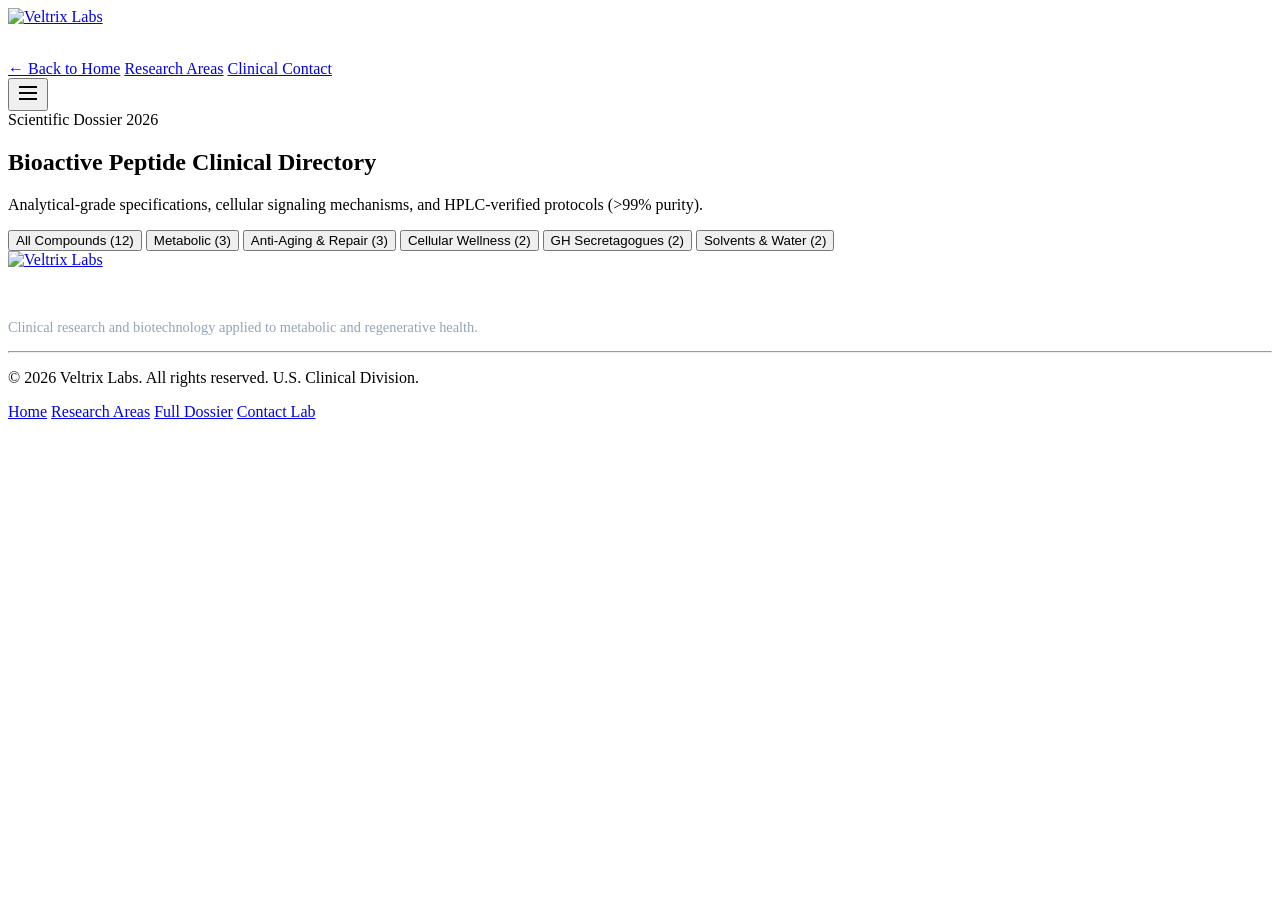
==== products/index.html @ 4006d907 "fix(gh-pages): add products directory index for GitHub Pages clean URLs" ====
<!DOCTYPE html>
<html lang="en">

<head>
  <meta charset="UTF-8" />
  <meta name="viewport" content="width=device-width, initial-scale=1.0" />
  <title>Clinical Peptide Dossier | Veltrix Labs</title>
  <meta name="description"
    content="Comprehensive clinical dossier of bioactive peptides by Veltrix Labs: Retatrutide, BPC-157, GHK-Cu, TB-500, KPV, NAD+, GH Secretagogues, and Reconstitution Solvents." />
  <link rel="preconnect" href="https://fonts.googleapis.com" />
  <link rel="preconnect" href="https://fonts.gstatic.com" crossorigin />
  <link
    href="https://fonts.googleapis.com/css2?family=Inter:wght@300;400;500;600;700&family=Playfair+Display:wght@600;700&display=swap"
    rel="stylesheet" />
  <link rel="icon" type="image/png" href="images/logo/logo-hd.png" />
  <link rel="stylesheet" href="style.css?v=4.4" />
  <script>document.documentElement.classList.add('js-reveal');</script>
</head>

<body>
  <!-- HEADER -->
  <header class="header" id="header">
    <div class="container header-container">
      <a href="./" class="logo" aria-label="Veltrix Labs">
        <img src="images/logo/logo-hd.png" alt="Veltrix Labs" class="site-logo-img" style="height: 52px; width: auto; max-height: 54px; display: block;">
      </a>
      <nav class="nav-links">
        <a href="./">&larr; Back to Home</a>
        <a href="./#research">Research Areas</a>
        <a href="./#contact" class="btn btn-primary">Clinical Contact</a>
      </nav>
      <button class="mobile-menu-btn" aria-label="Menu">
        <svg width="24" height="24" viewBox="0 0 24 24" fill="none" stroke="currentColor" stroke-width="2">
          <path d="M3 12h18M3 6h18M3 18h18" />
        </svg>
      </button>
    </div>
  </header>

  <!-- DOSSIER HERO -->
  <section class="dossier-hero">
    <div class="container">
      <div class="dossier-hero-content">
        <span class="eyebrow">Scientific Dossier 2026</span>
        <h1>Bioactive Peptide Clinical Directory</h1>
        <p>Analytical-grade specifications, cellular signaling mechanisms, and HPLC-verified protocols (&gt;99% purity).</p>
      </div>

      <!-- FILTER TABS -->
      <div class="dossier-filters">
        <button class="filter-tab active" data-filter="all">All Compounds (12)</button>
        <button class="filter-tab" data-filter="metabolic">Metabolic (3)</button>
        <button class="filter-tab" data-filter="antiaging">Anti-Aging &amp; Repair (3)</button>
        <button class="filter-tab" data-filter="wellness">Cellular Wellness (2)</button>
        <button class="filter-tab" data-filter="secretagogos">GH Secretagogues (2)</button>
        <button class="filter-tab" data-filter="solventes">Solvents &amp; Water (2)</button>
      </div>
    </div>
  </section>

  <!-- DOSSIER GRID -->
  <section class="dossier-section">
    <div class="container">
      <div class="dossier-cards-grid" id="dossierGrid">
        <!-- Rendered dynamically from products-data.js -->
      </div>
    </div>
  </section>

  <!-- FOOTER -->
  <footer class="footer">
    <div class="container">
      <div class="footer-top">
        <div class="footer-logo">
          <a href="./" class="logo" aria-label="Veltrix Labs">
            <img src="images/logo/logo-white-hd.png" alt="Veltrix Labs" class="site-footer-logo-img" style="height: 54px; width: auto; max-height: 56px; display: block;">
          </a>
        </div>
        <p style="color: #94a3b8; font-size: 0.9rem;">Clinical research and biotechnology applied to metabolic and regenerative health.</p>
      </div>
      <hr class="footer-divider">
      <div class="footer-bottom">
        <p>&copy; 2026 Veltrix Labs. All rights reserved. U.S. Clinical Division.</p>
        <div class="footer-legal">
          <a href="./">Home</a>
          <a href="./#research">Research Areas</a>
          <a href="products">Full Dossier</a>
          <a href="./#contact">Contact Lab</a>
        </div>
      </div>
    </div>
  </footer>

  <script src="products-data.js"></script>
  <script>
    document.addEventListener('DOMContentLoaded', () => {
      const grid = document.getElementById('dossierGrid');
      if (!grid || typeof PRODUCTS_DATA === 'undefined') return;

      function renderCards(filter = 'all') {
        grid.innerHTML = '';
        Object.values(PRODUCTS_DATA).forEach(prod => {
          // Category matching
          let match = false;
          const cat = prod.category.toLowerCase();
          if (filter === 'all') match = true;
          else if (filter === 'metabolic' && (cat.includes('metab') || cat.includes('apetito') || cat.includes('appetite'))) match = true;
          else if (filter === 'antiaging' && (cat.includes('anti-aging') || cat.includes('reparaci') || cat.includes('repair'))) match = true;
          else if (filter === 'wellness' && cat.includes('wellness')) match = true;
          else if (filter === 'secretagogos' && cat.includes('secretagog')) match = true;
          else if (filter === 'solventes' && (cat.includes('solvent') || cat.includes('solvente') || cat.includes('reconstitu') || cat.includes('water'))) match = true;

          if (!match) return;

          const card = document.createElement('div');
          card.className = 'dossier-full-card';
          card.id = prod.id;

          const topIndications = (prod.indications || []).slice(0, 3);

          card.innerHTML = `
            <div class="dossier-card-showcase">
              <div class="dossier-card-img-col">
                <img src="${prod.image}" alt="${prod.name}" class="dossier-vial-img">
                <div class="dossier-purity-tag">
                  <svg width="14" height="14" viewBox="0 0 24 24" fill="none" stroke="currentColor" stroke-width="2.5"><polyline points="20 6 9 17 4 12"></polyline></svg>
                  <span>HPLC Purity: ${prod.purity}</span>
                </div>
              </div>
              <div class="dossier-card-info-col">
                <span class="compound-tag">${prod.category}</span>
                <h2 class="dossier-product-title">${prod.name}</h2>
                <span class="dossier-badge-sub">${prod.badge}</span>

                <p class="summary-text">${prod.summary}</p>
                
                <div class="dossier-quick-specs">
                  <div class="spec-cell">
                    <span class="spec-label">Dose</span>
                    <span class="spec-value">${prod.dose}</span>
                  </div>
                  <div class="spec-cell">
                    <span class="spec-label">Route</span>
                    <span class="spec-value">${prod.protocol}</span>
                  </div>
                  <div class="spec-cell">
                    <span class="spec-label">Frequency</span>
                    <span class="spec-value">${prod.frequency}</span>
                  </div>
                </div>

                <div class="dossier-indications-box">
                  <span class="indications-label">Clinical Indications:</span>
                  <div class="dossier-indications-chips">
                    ${topIndications.map(ind => `
                      <div class="chip-item">
                        <svg viewBox="0 0 24 24" width="13" height="13" fill="none" stroke="currentColor" stroke-width="2.5">
                          <polyline points="20 6 9 17 4 12"></polyline>
                        </svg>
                        <span>${ind}</span>
                      </div>
                    `).join('')}
                  </div>
                </div>

                <div class="dossier-card-action">
                  <a href="./#contact" class="btn btn-primary dossier-cta-btn">
                    <svg viewBox="0 0 24 24" width="18" height="18" fill="none" stroke="currentColor" stroke-width="2" stroke-linecap="round" stroke-linejoin="round">
                      <path d="M4 4h16c1.1 0 2 .9 2 2v12c0 1.1-.9 2-2 2H4c-1.1 0-2-.9-2-2V6c0-1.1.9-2 2-2z"></path>
                      <polyline points="22,6 12,13 2,6"></polyline>
                    </svg>
                    Inquire Protocol for ${prod.name}
                  </a>
                </div>
              </div>
            </div>
          `;
          card.classList.add('scroll-animate');
          grid.appendChild(card);
        });

        // Initialize high-performance progressive scroll reveal
        initDossierScrollReveal();
      }

      function initDossierScrollReveal() {
        const cards = document.querySelectorAll('.dossier-full-card');
        if (!cards.length) return;

        // If IntersectionObserver is available, use it for silky-smooth, reliable reveals
        if ('IntersectionObserver' in window) {
          const observer = new IntersectionObserver((entries, obs) => {
            entries.forEach(entry => {
              if (entry.isIntersecting) {
                entry.target.classList.add('in-view');
                obs.unobserve(entry.target);
              }
            });
          }, {
            root: null,
            rootMargin: '0px 0px -15% 0px', // Triggers when card is 15% inside the screen
            threshold: 0.08
          });

          cards.forEach((c, index) => {
            const rect = c.getBoundingClientRect();
            if (rect.top < window.innerHeight) {
              c.style.transitionDelay = `${(index % 2) * 0.08}s`;
            }
            observer.observe(c);
          });
        } else {
          // Fallback scroll listener
          function checkScroll() {
            const trigger = window.innerHeight * 0.82;
            cards.forEach(c => {
              if (c.classList.contains('in-view')) return;
              const rect = c.getBoundingClientRect();
              if (rect.top <= trigger && rect.bottom >= 0) {
                c.classList.add('in-view');
              }
            });
          }
          window.addEventListener('scroll', checkScroll, { passive: true });
          checkScroll();
        }
      }

      renderCards();

      // Filter tabs interaction
      document.querySelectorAll('.filter-tab').forEach(tab => {
        tab.addEventListener('click', () => {
          document.querySelectorAll('.filter-tab').forEach(t => t.classList.remove('active'));
          tab.classList.add('active');
          renderCards(tab.dataset.filter);
        });
      });

      // Handle hash anchor jump
      if (window.location.hash) {
        setTimeout(() => {
          const el = document.querySelector(window.location.hash);
          if (el) el.scrollIntoView({ behavior: 'smooth', block: 'center' });
        }, 200);
      }
    });
  </script>
</body>
</html>
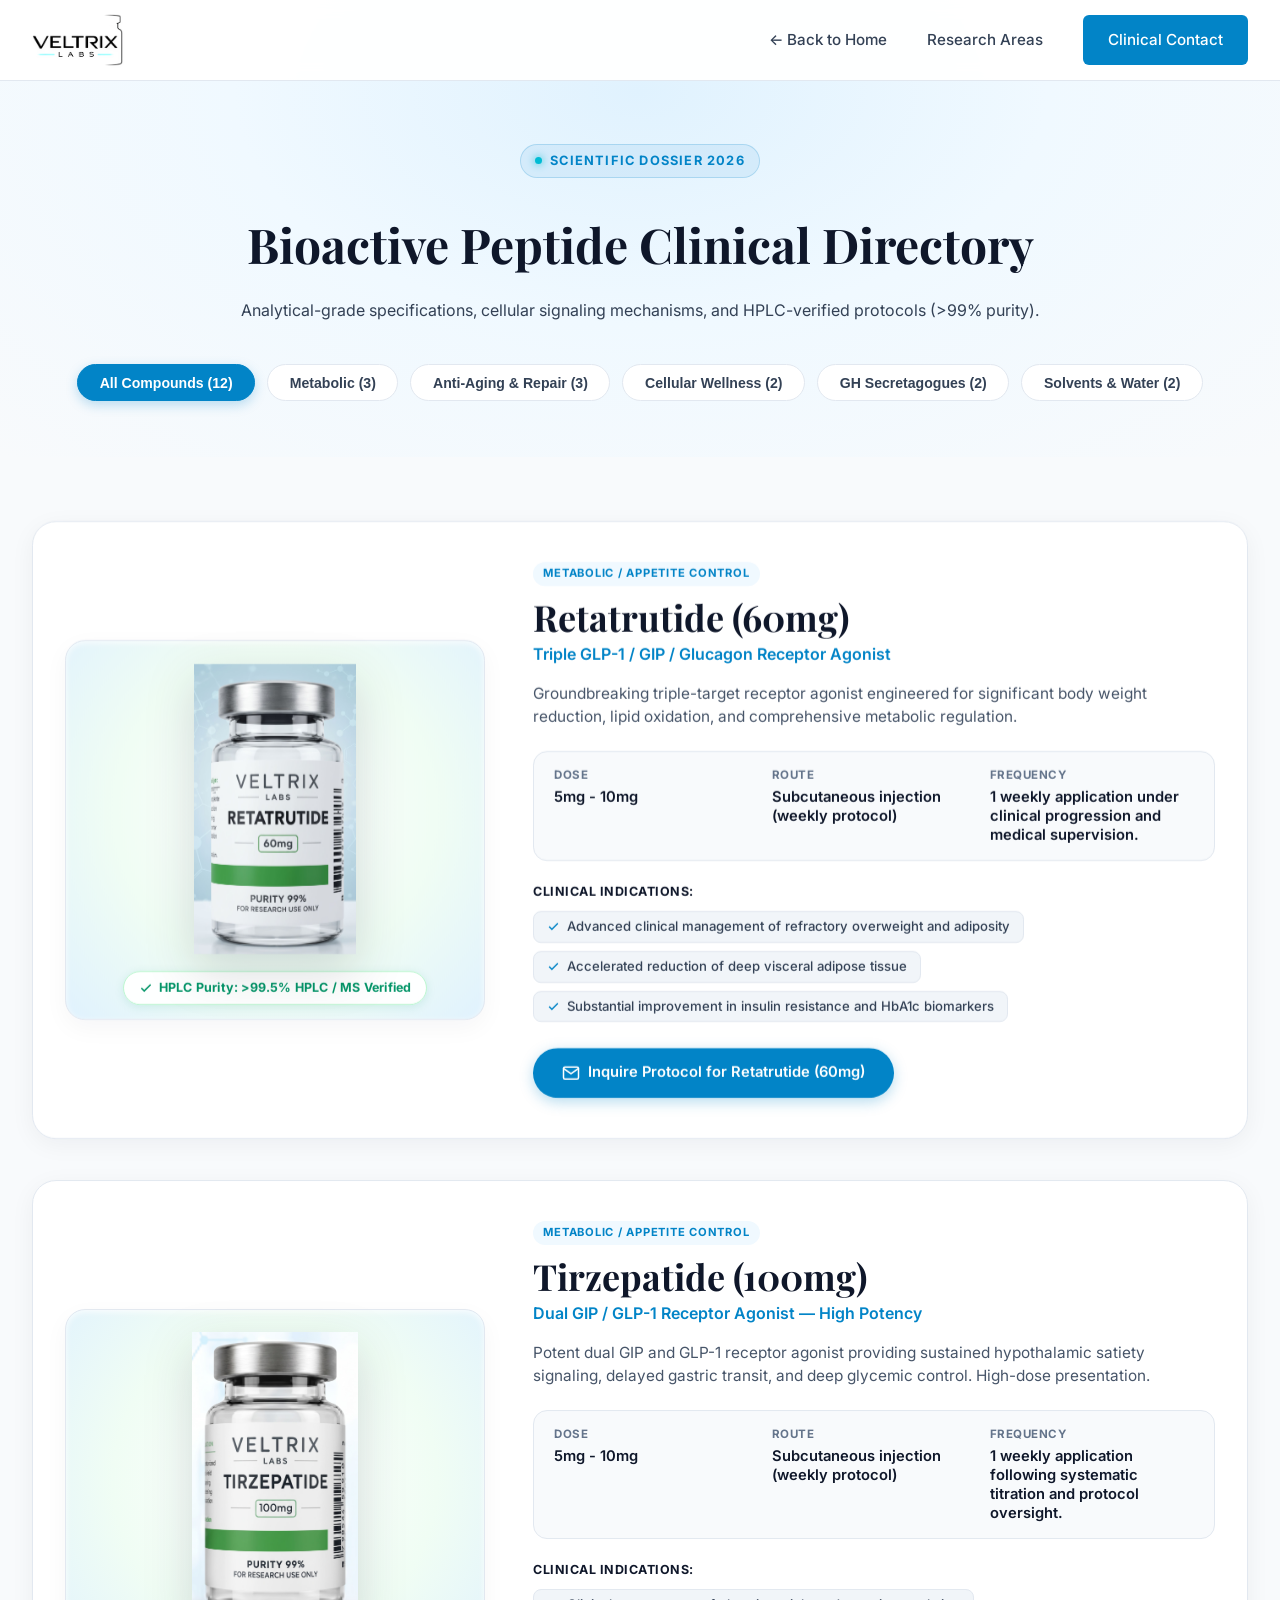
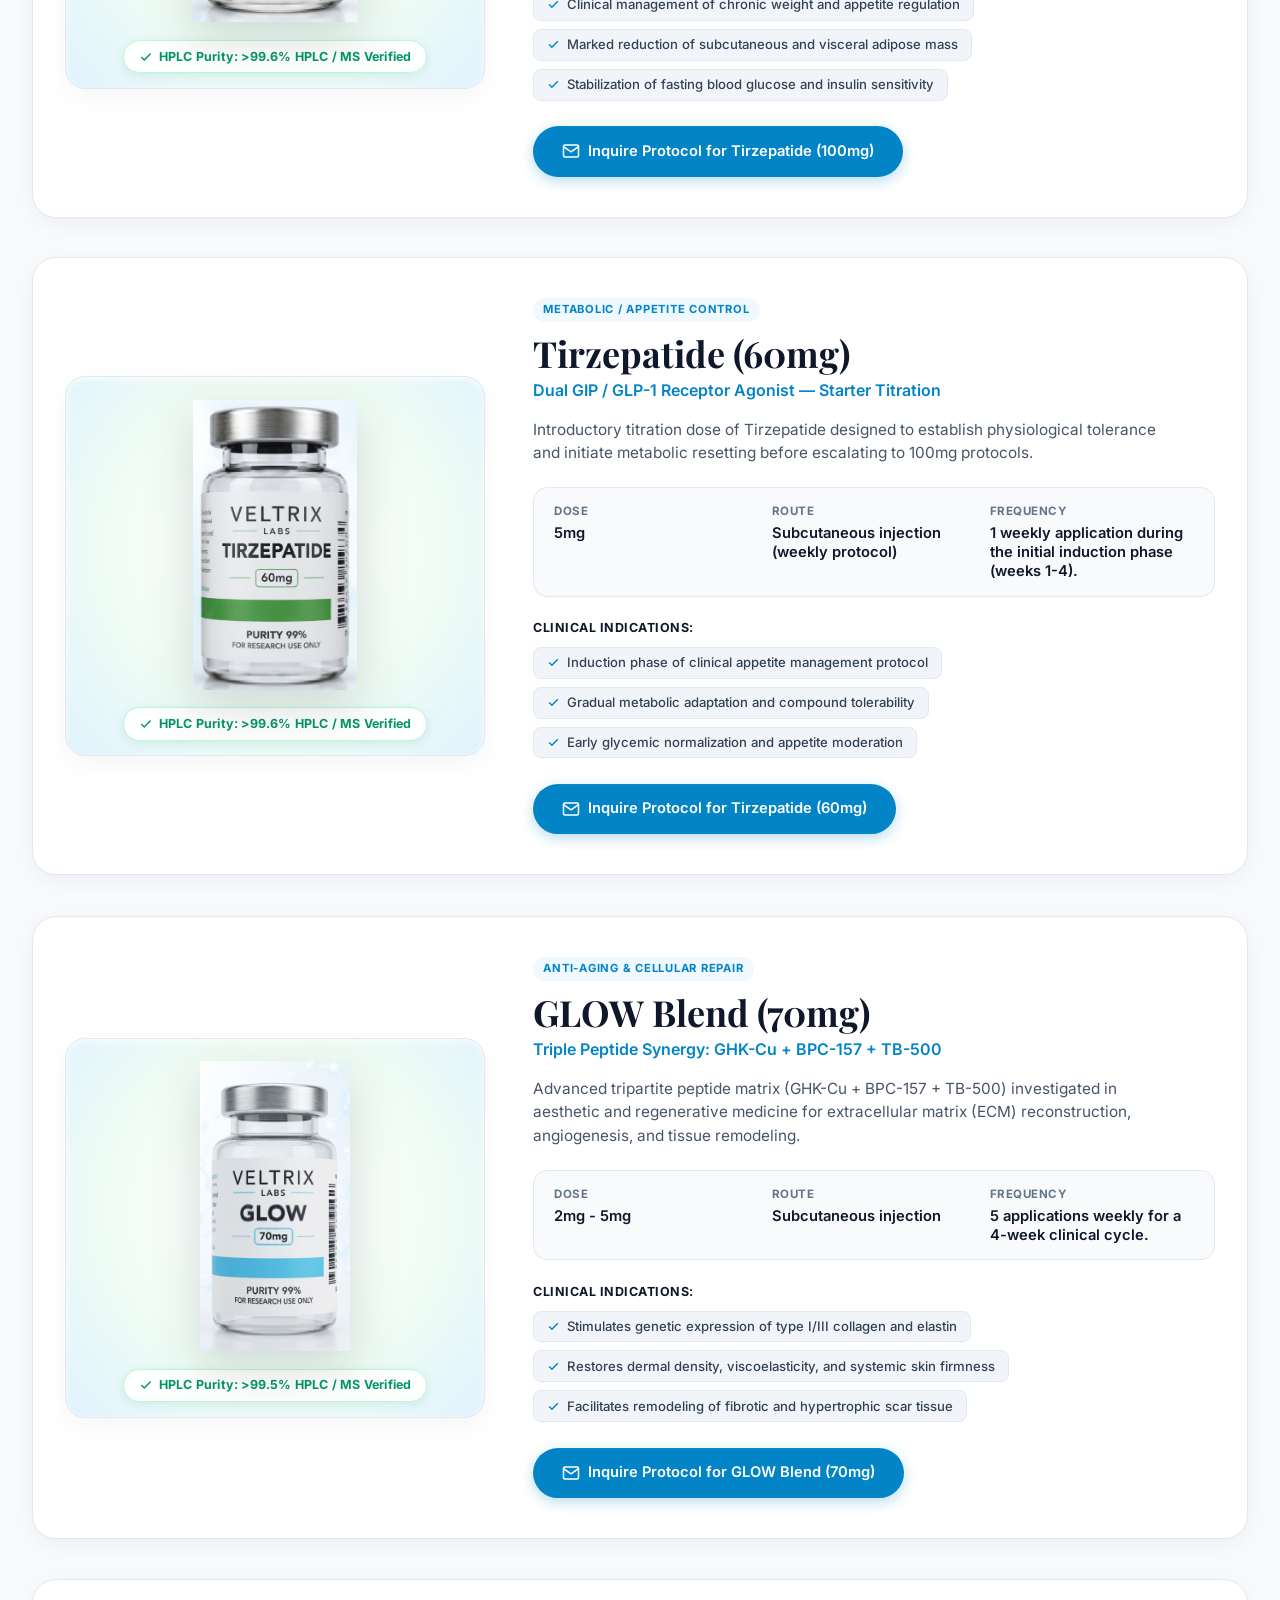
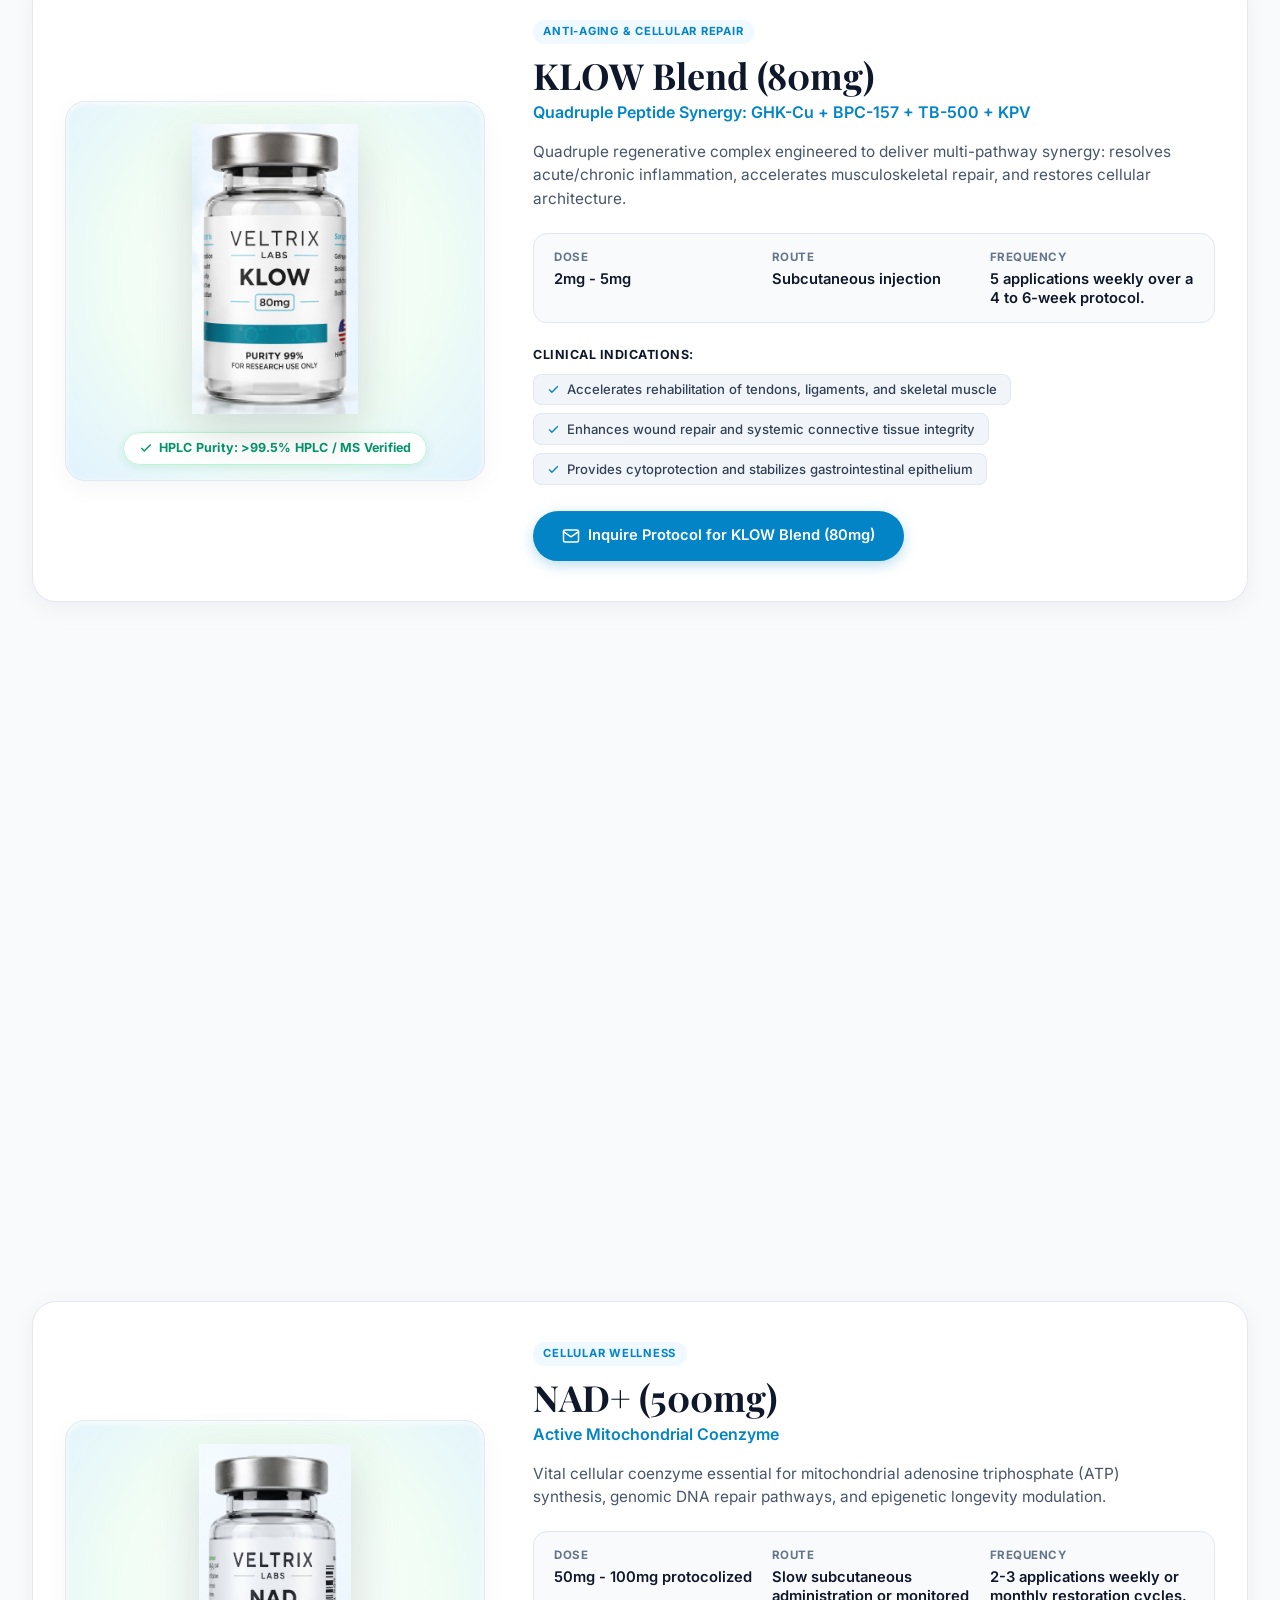
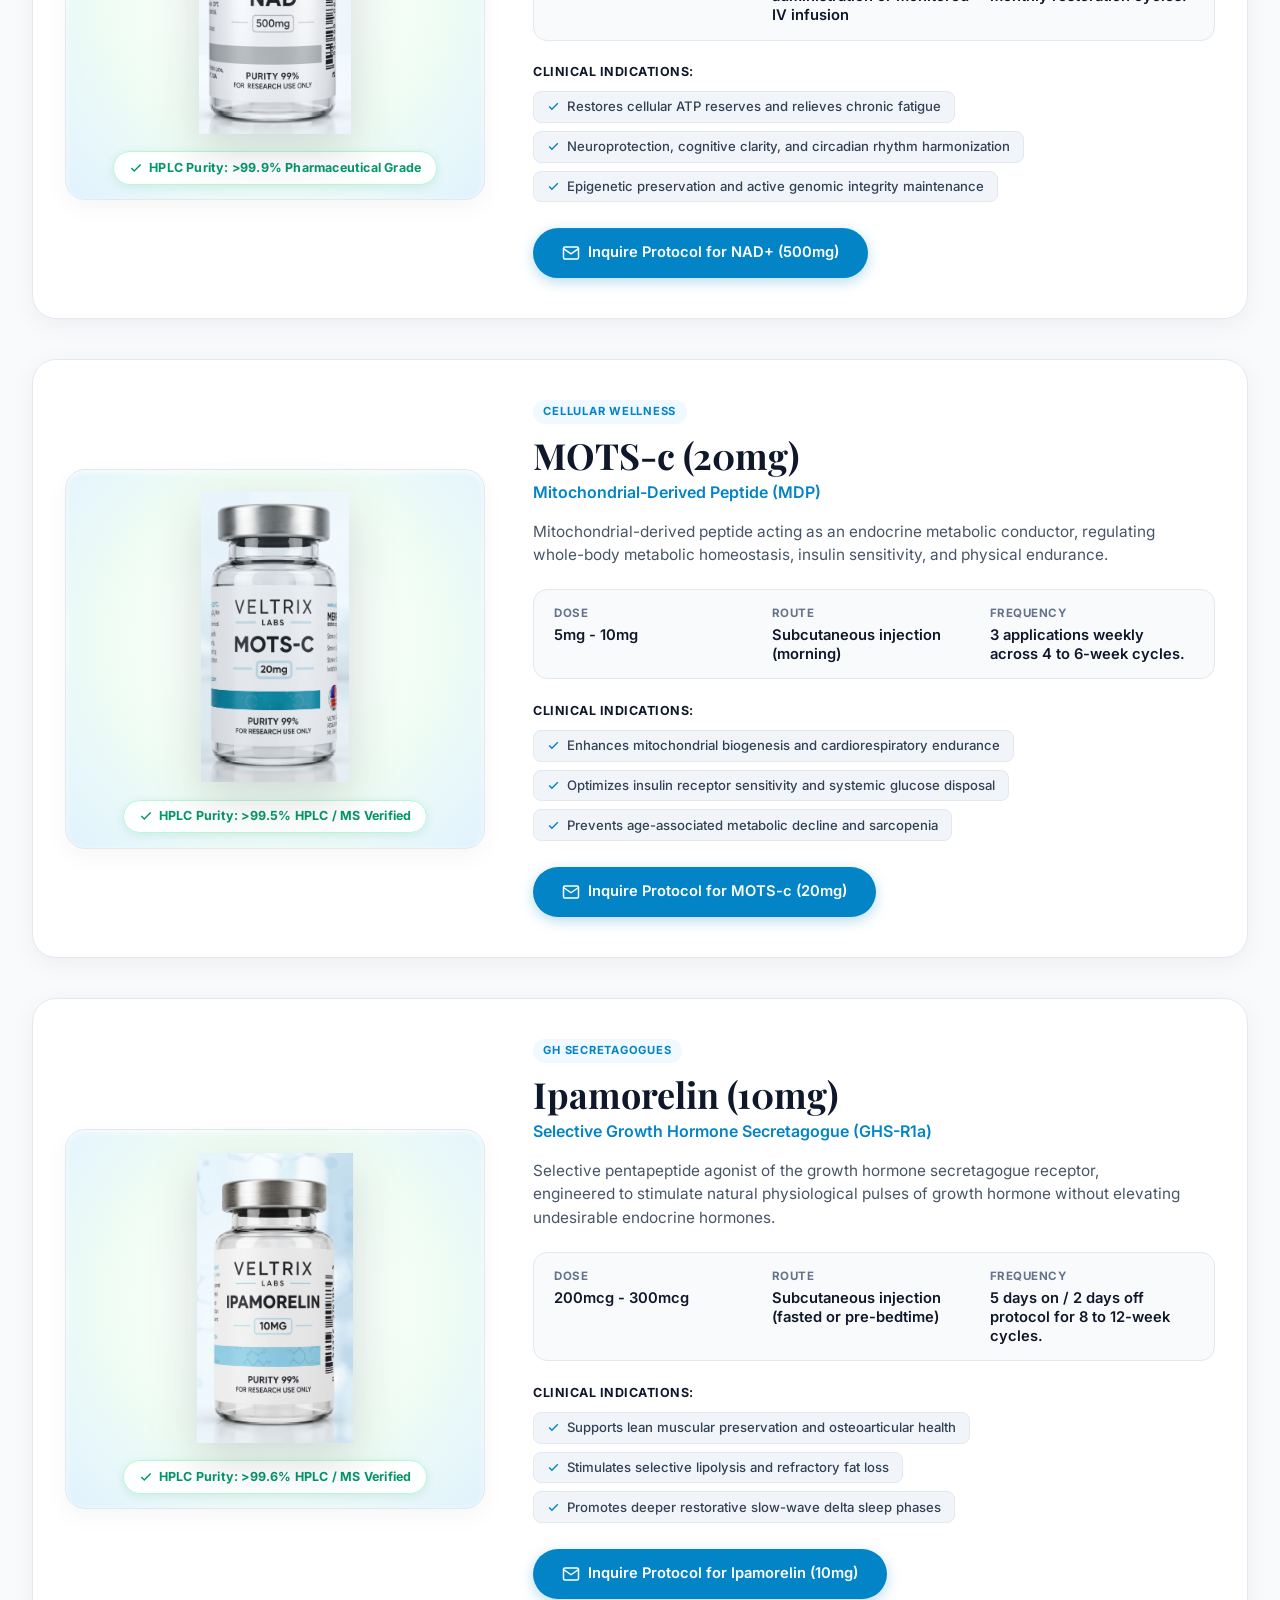
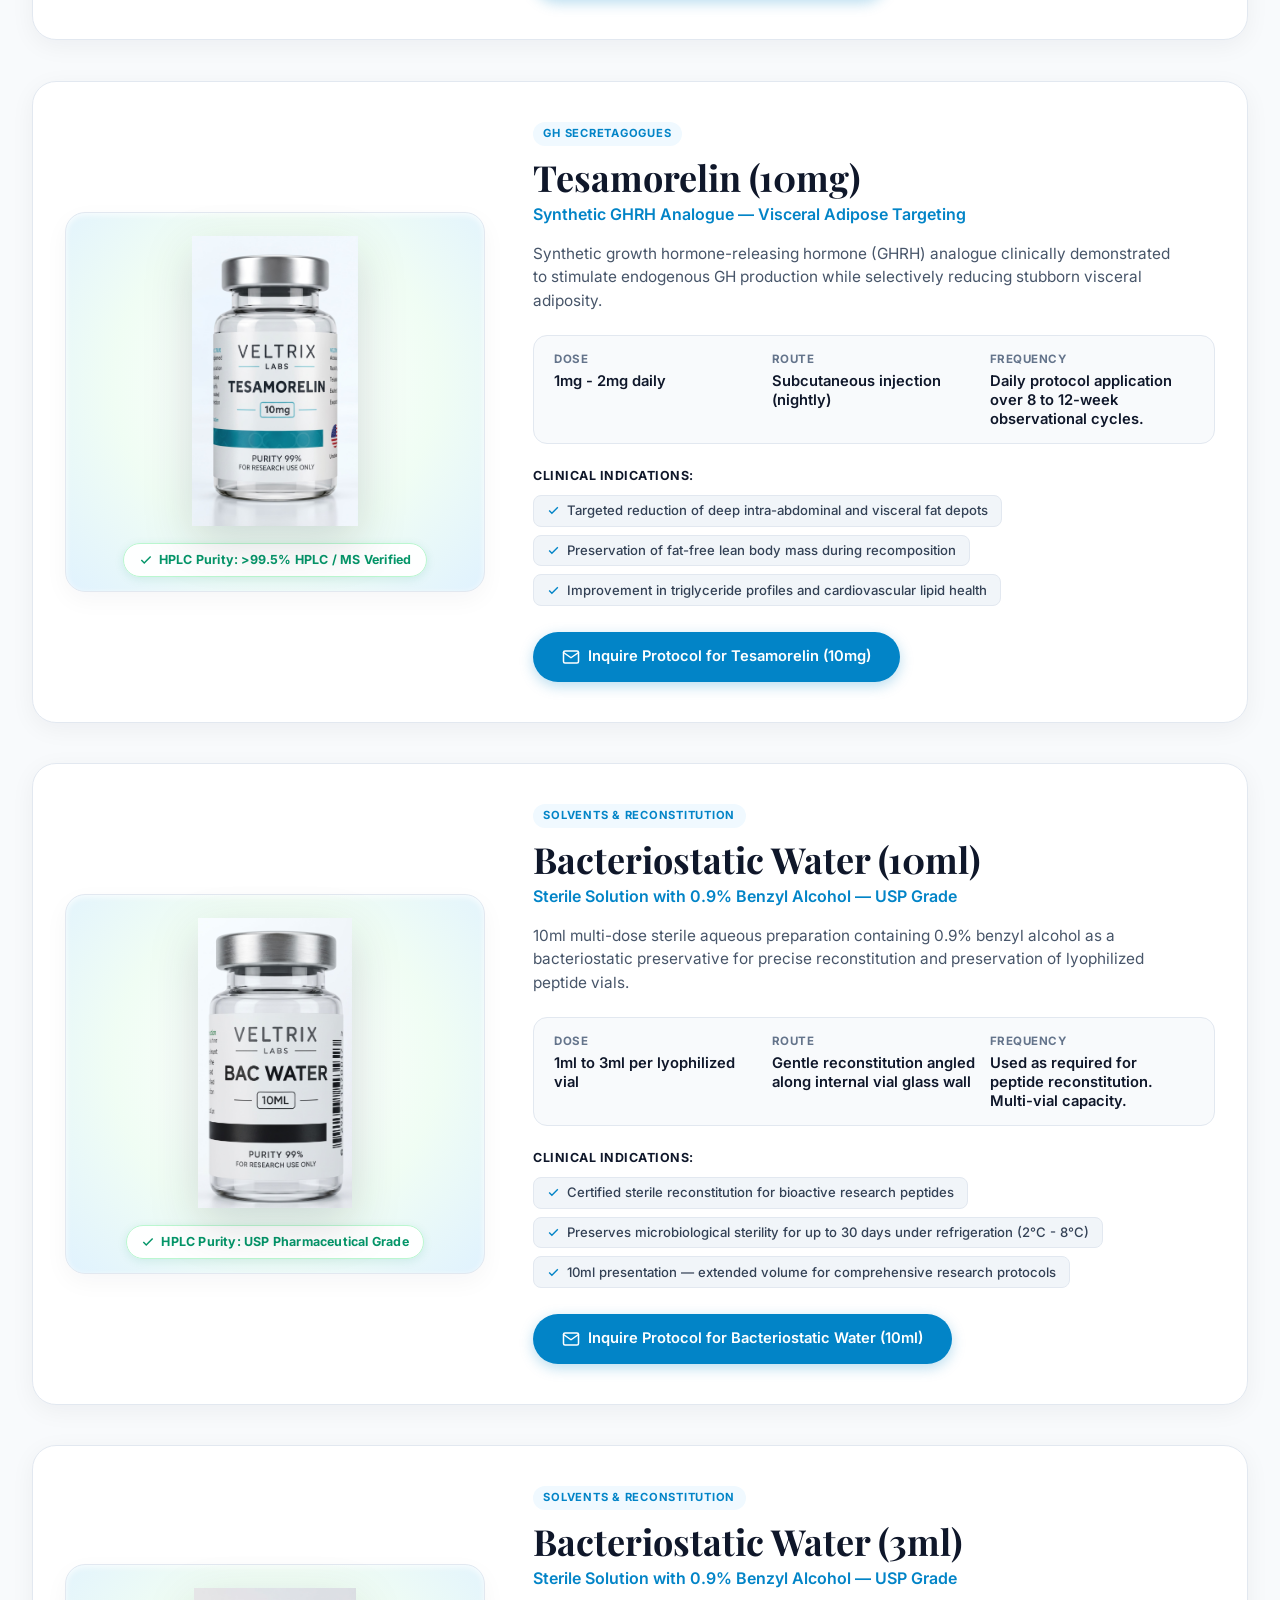
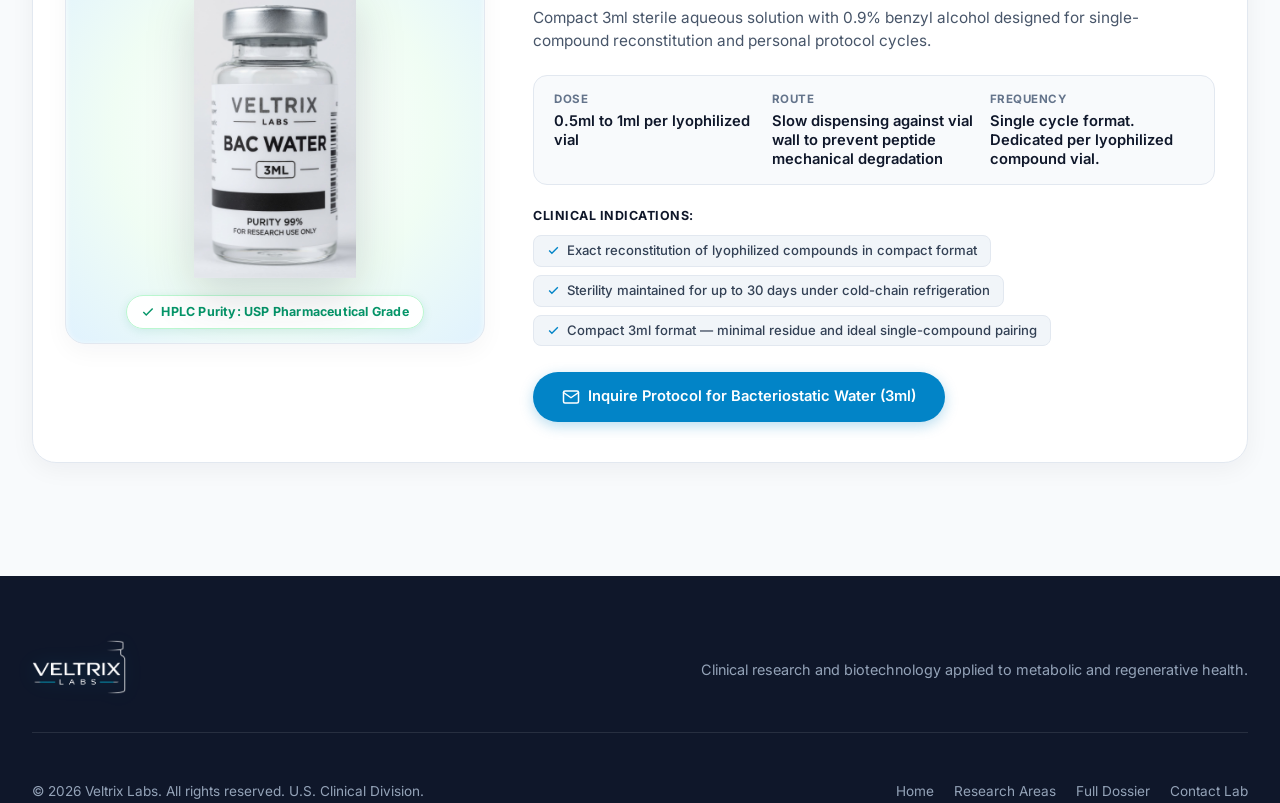
==== commit 8d2f39ae: "fix(products): add base href for assets when serving from products/ subfolder" ====
--- a/products/index.html
+++ b/products/index.html
@@ -12,8 +12,9 @@
   <link
     href="https://fonts.googleapis.com/css2?family=Inter:wght@300;400;500;600;700&family=Playfair+Display:wght@600;700&display=swap"
     rel="stylesheet" />
+  <base href="../" />
   <link rel="icon" type="image/png" href="images/logo/logo-hd.png" />
-  <link rel="stylesheet" href="style.css?v=4.4" />
+  <link rel="stylesheet" href="style.css?v=4.6" />
   <script>document.documentElement.classList.add('js-reveal');</script>
 </head>
 
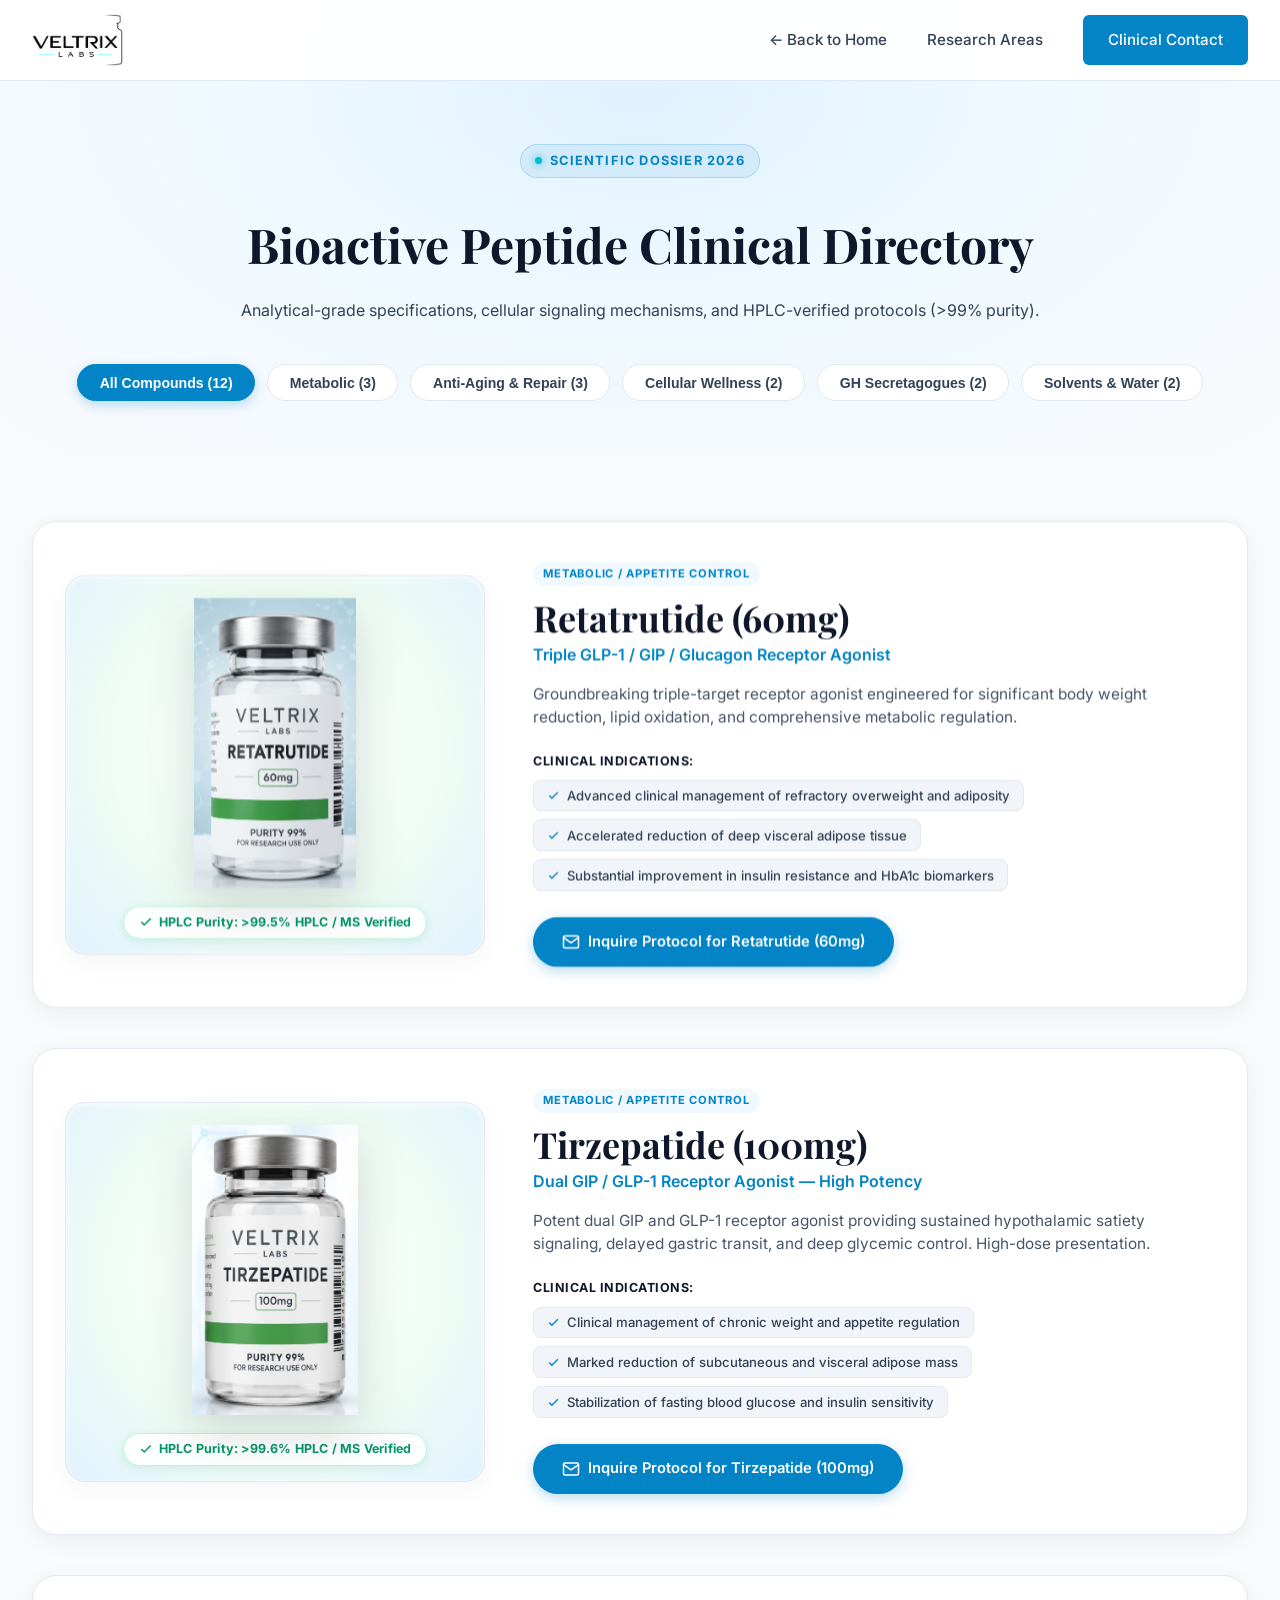
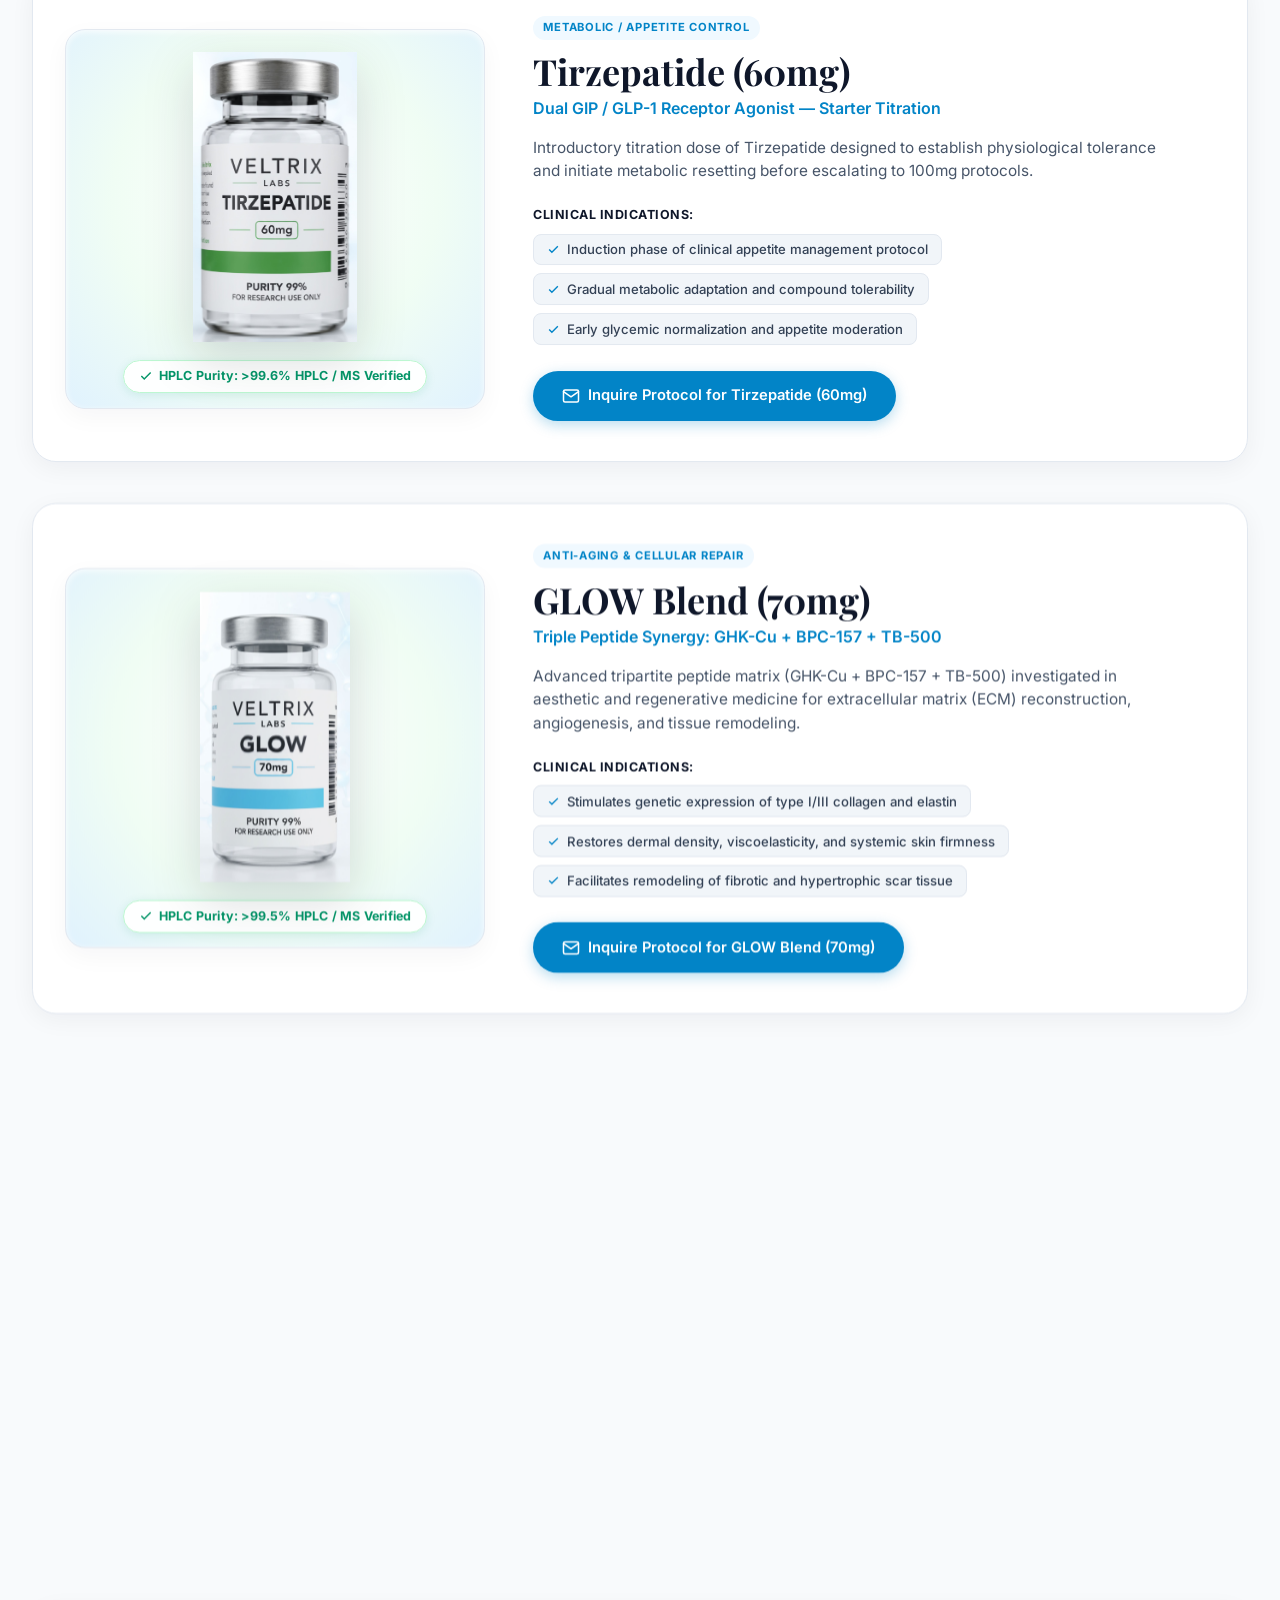
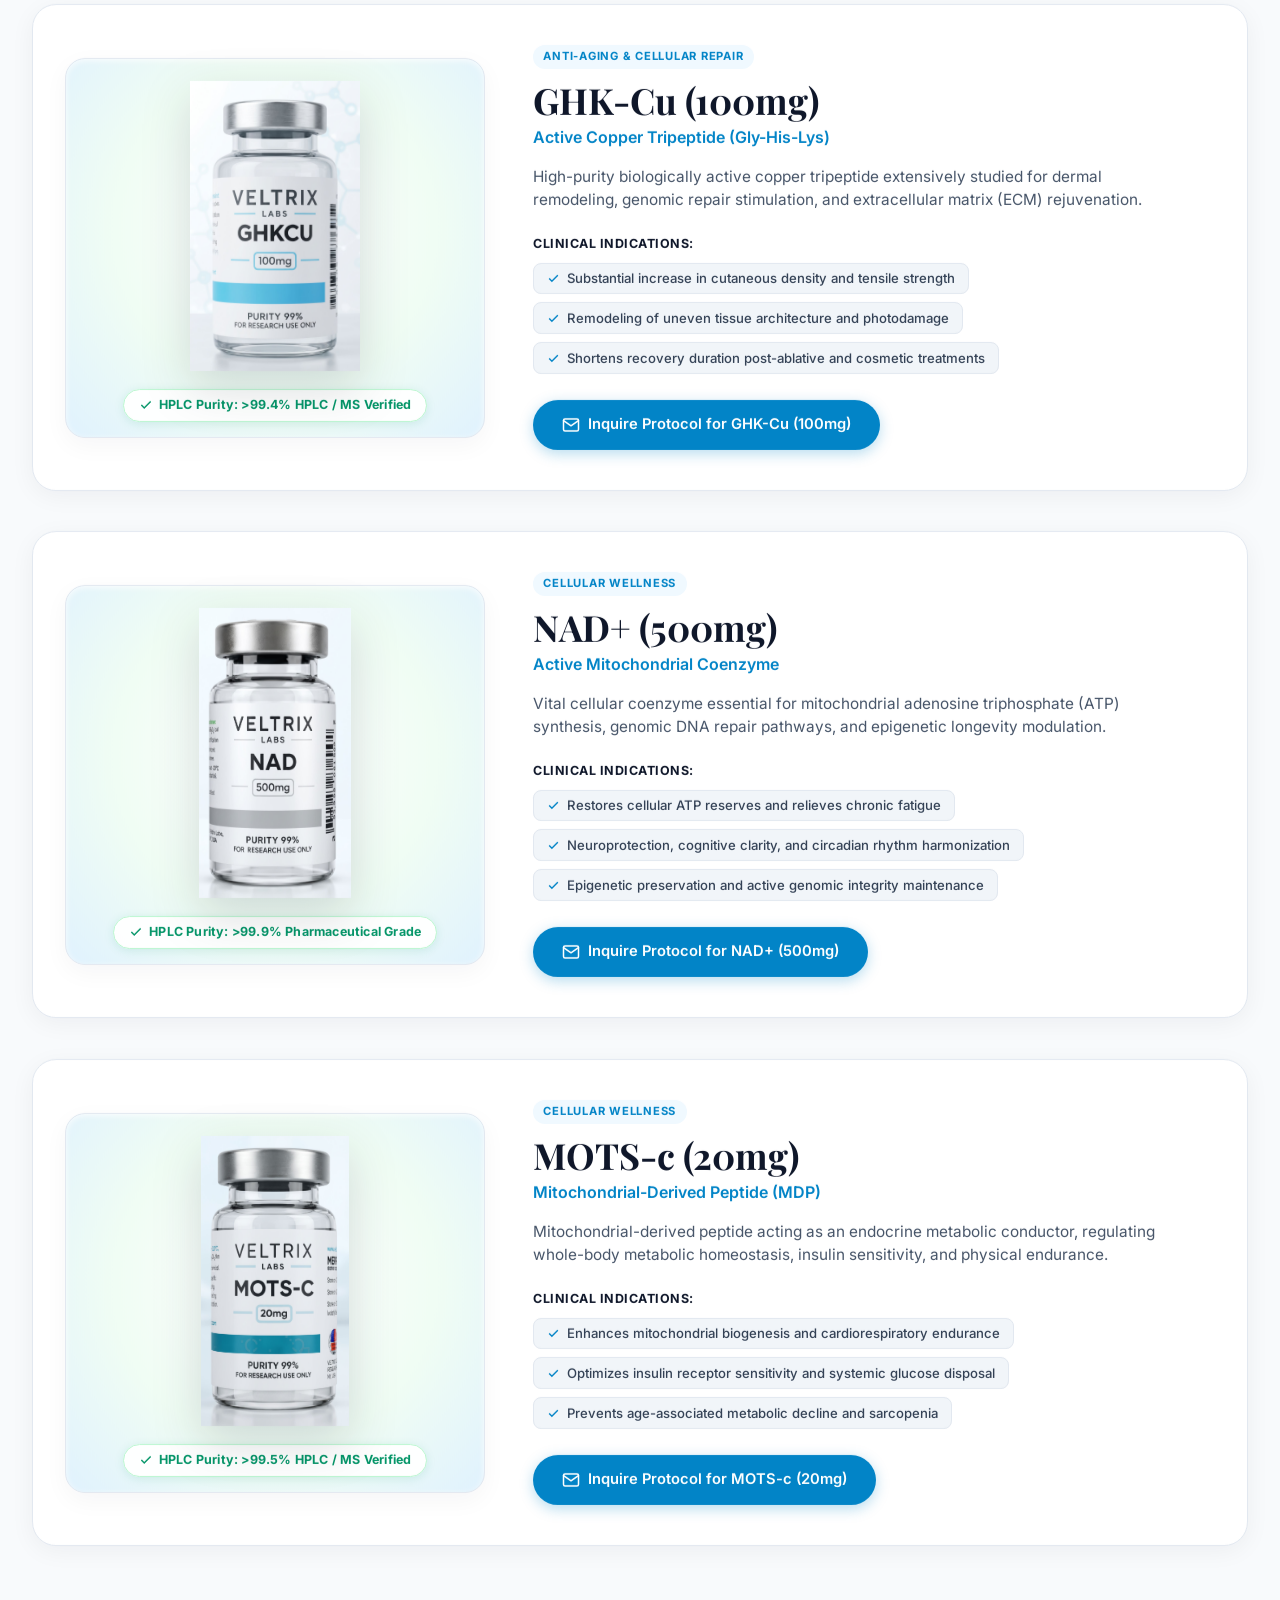
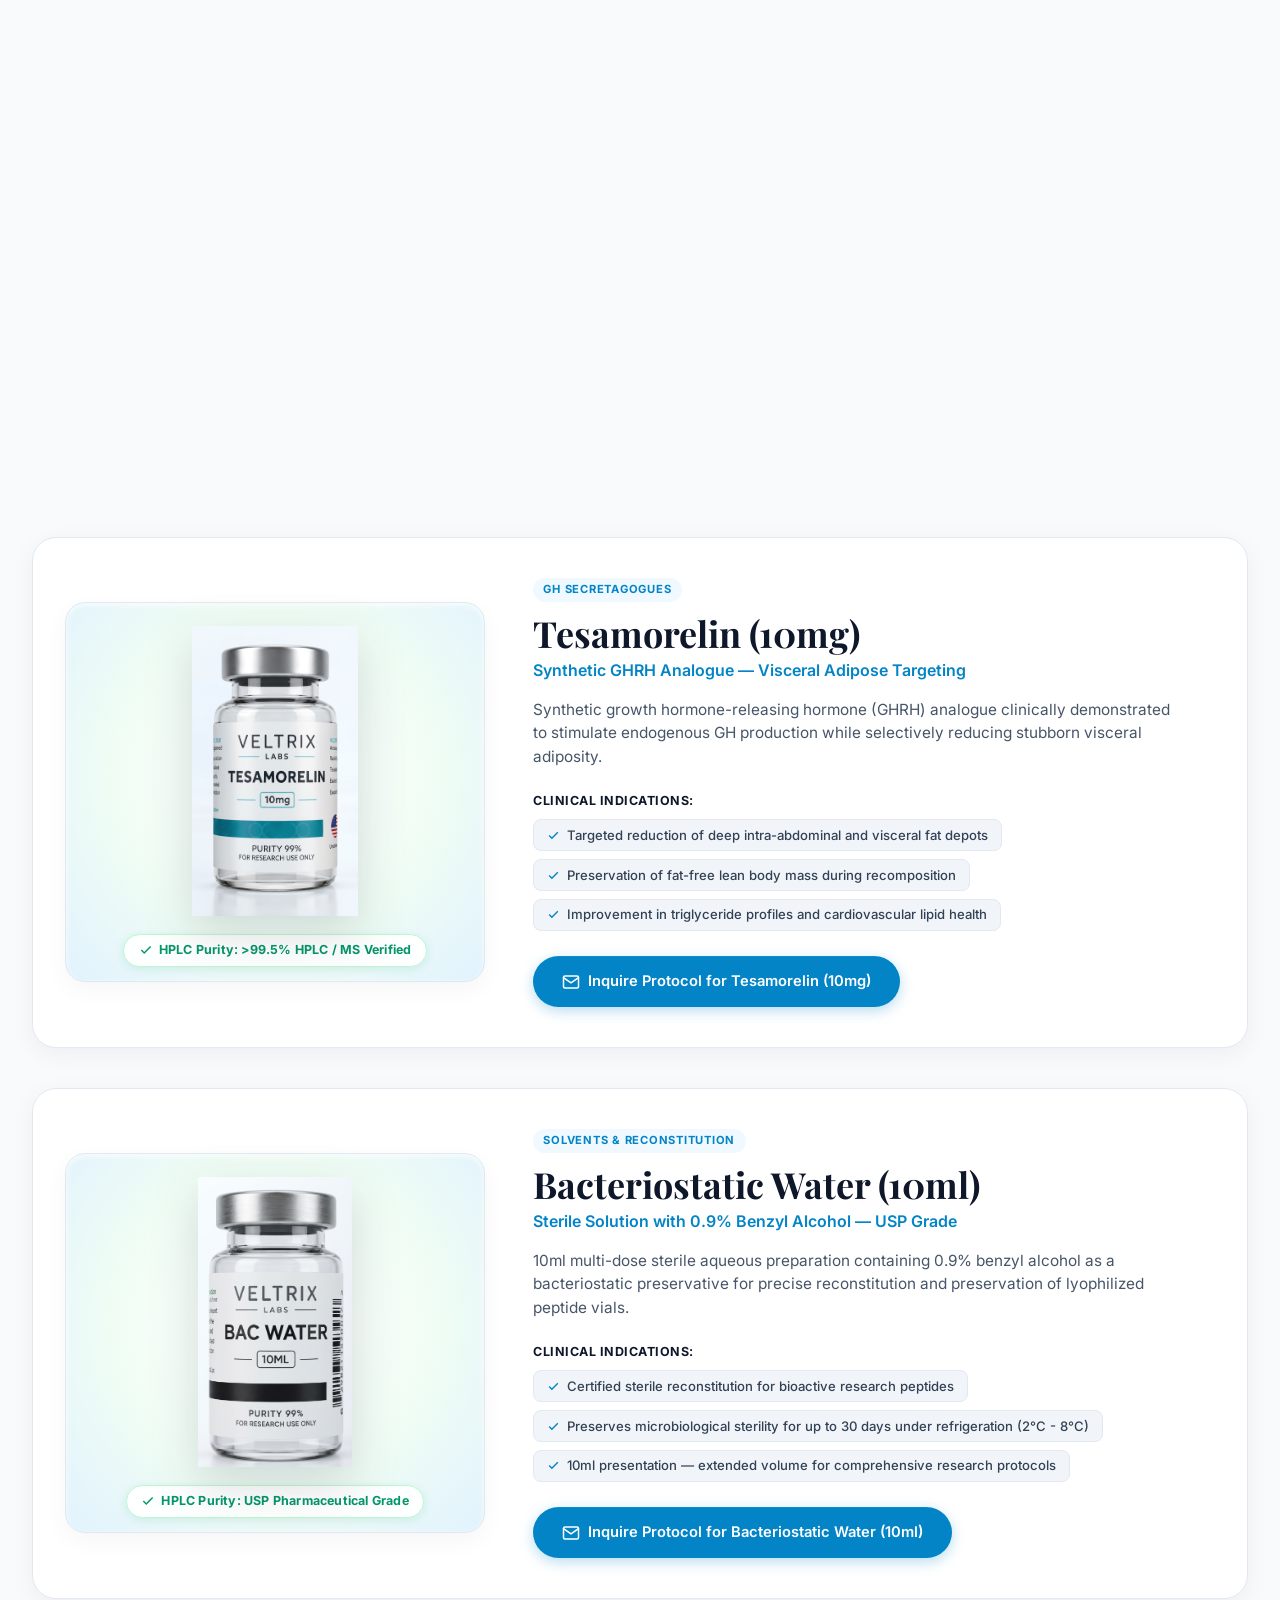
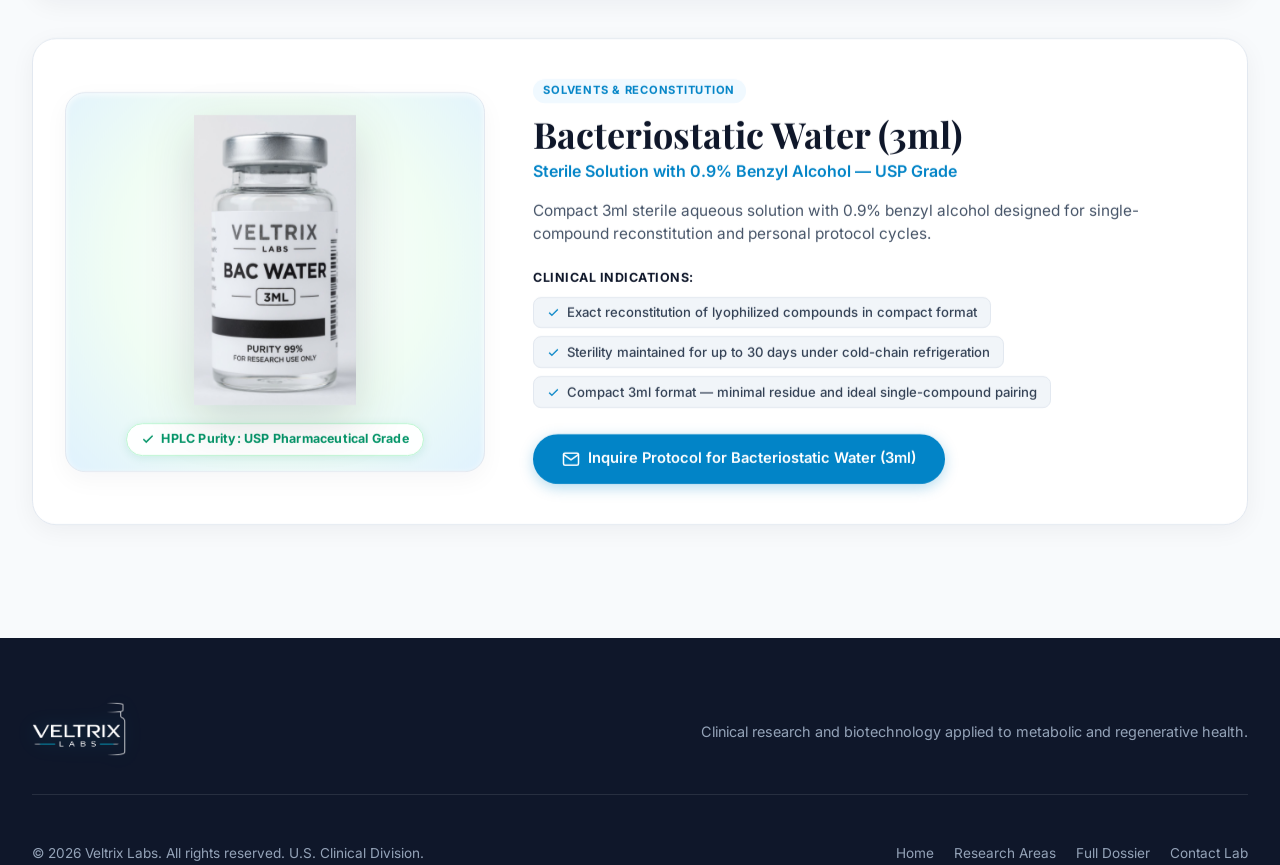
==== commit 0a7911be: "fix: remover specs de productos, optimizar precarga de mapa y sincronizar rutas" ====
--- a/products/index.html
+++ b/products/index.html
@@ -135,20 +135,6 @@
 
                 <p class="summary-text">${prod.summary}</p>
                 
-                <div class="dossier-quick-specs">
-                  <div class="spec-cell">
-                    <span class="spec-label">Dose</span>
-                    <span class="spec-value">${prod.dose}</span>
-                  </div>
-                  <div class="spec-cell">
-                    <span class="spec-label">Route</span>
-                    <span class="spec-value">${prod.protocol}</span>
-                  </div>
-                  <div class="spec-cell">
-                    <span class="spec-label">Frequency</span>
-                    <span class="spec-value">${prod.frequency}</span>
-                  </div>
-                </div>
 
                 <div class="dossier-indications-box">
                   <span class="indications-label">Clinical Indications:</span>
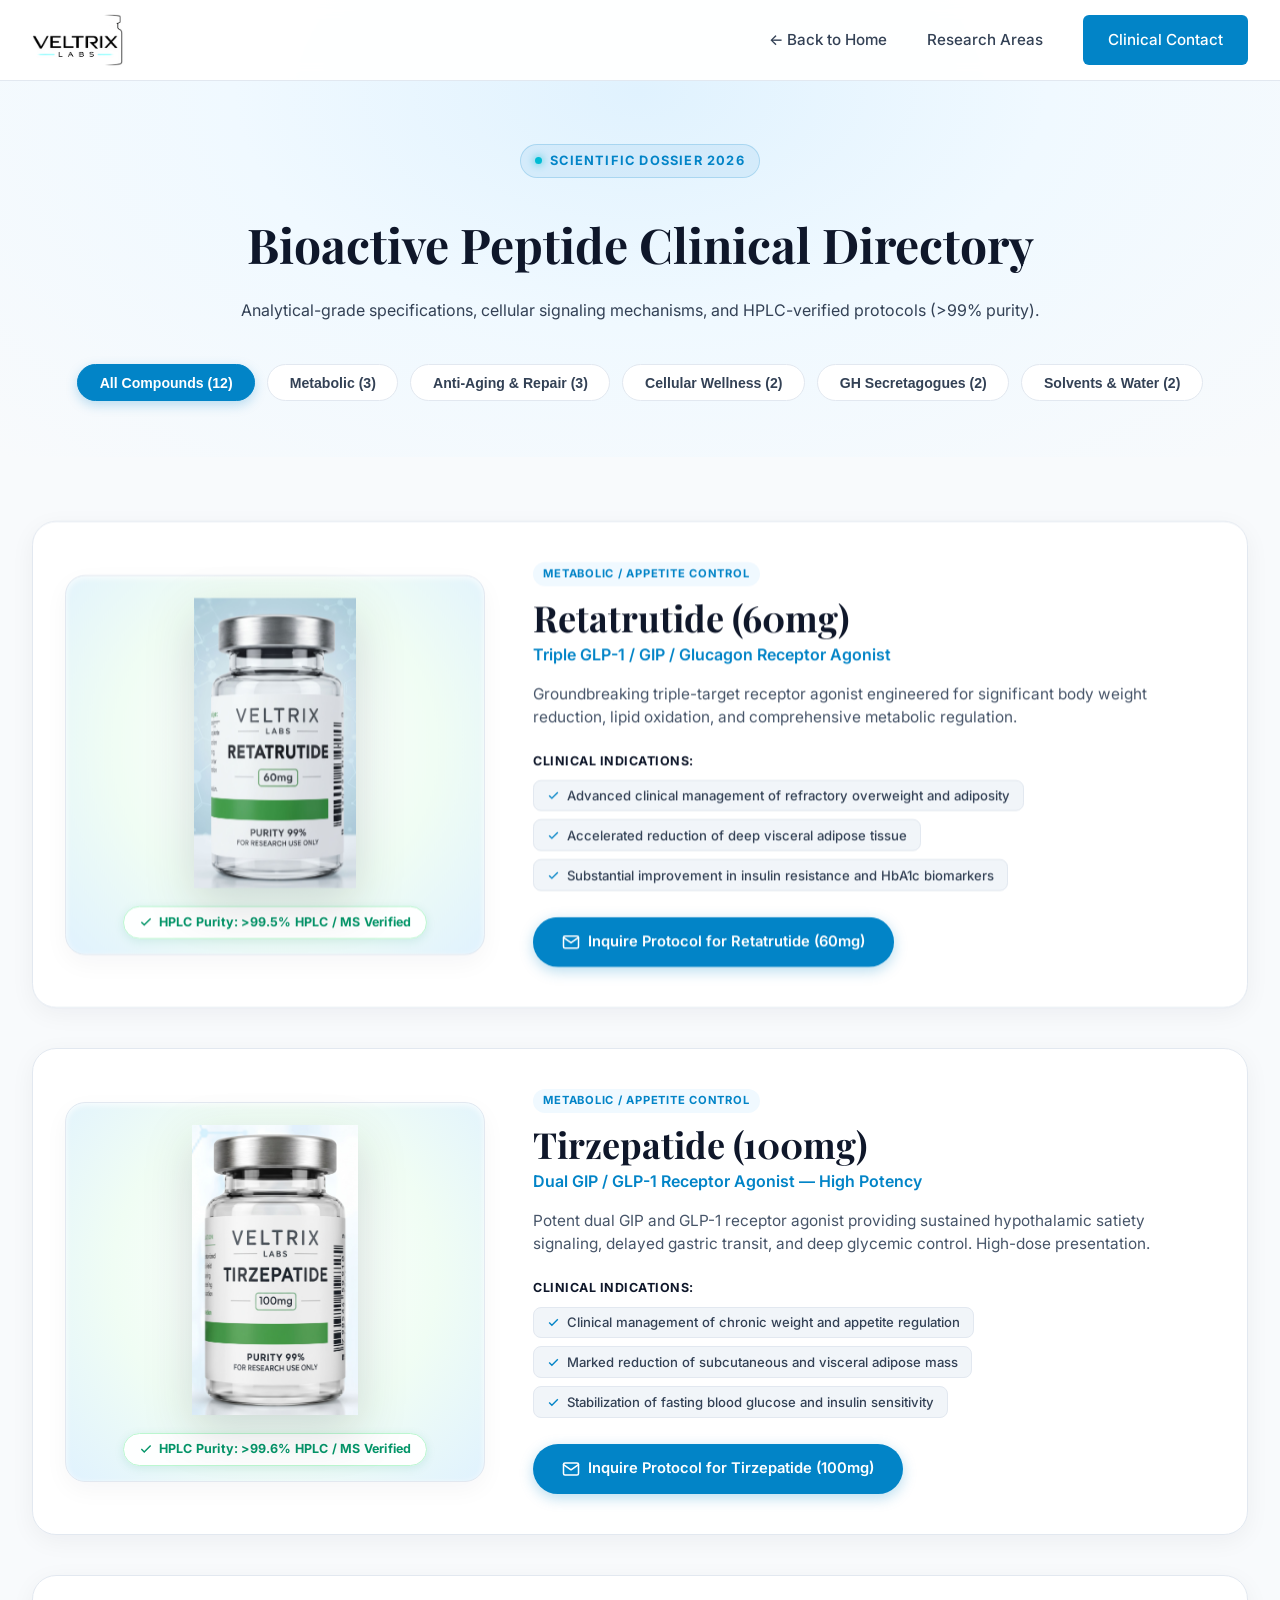
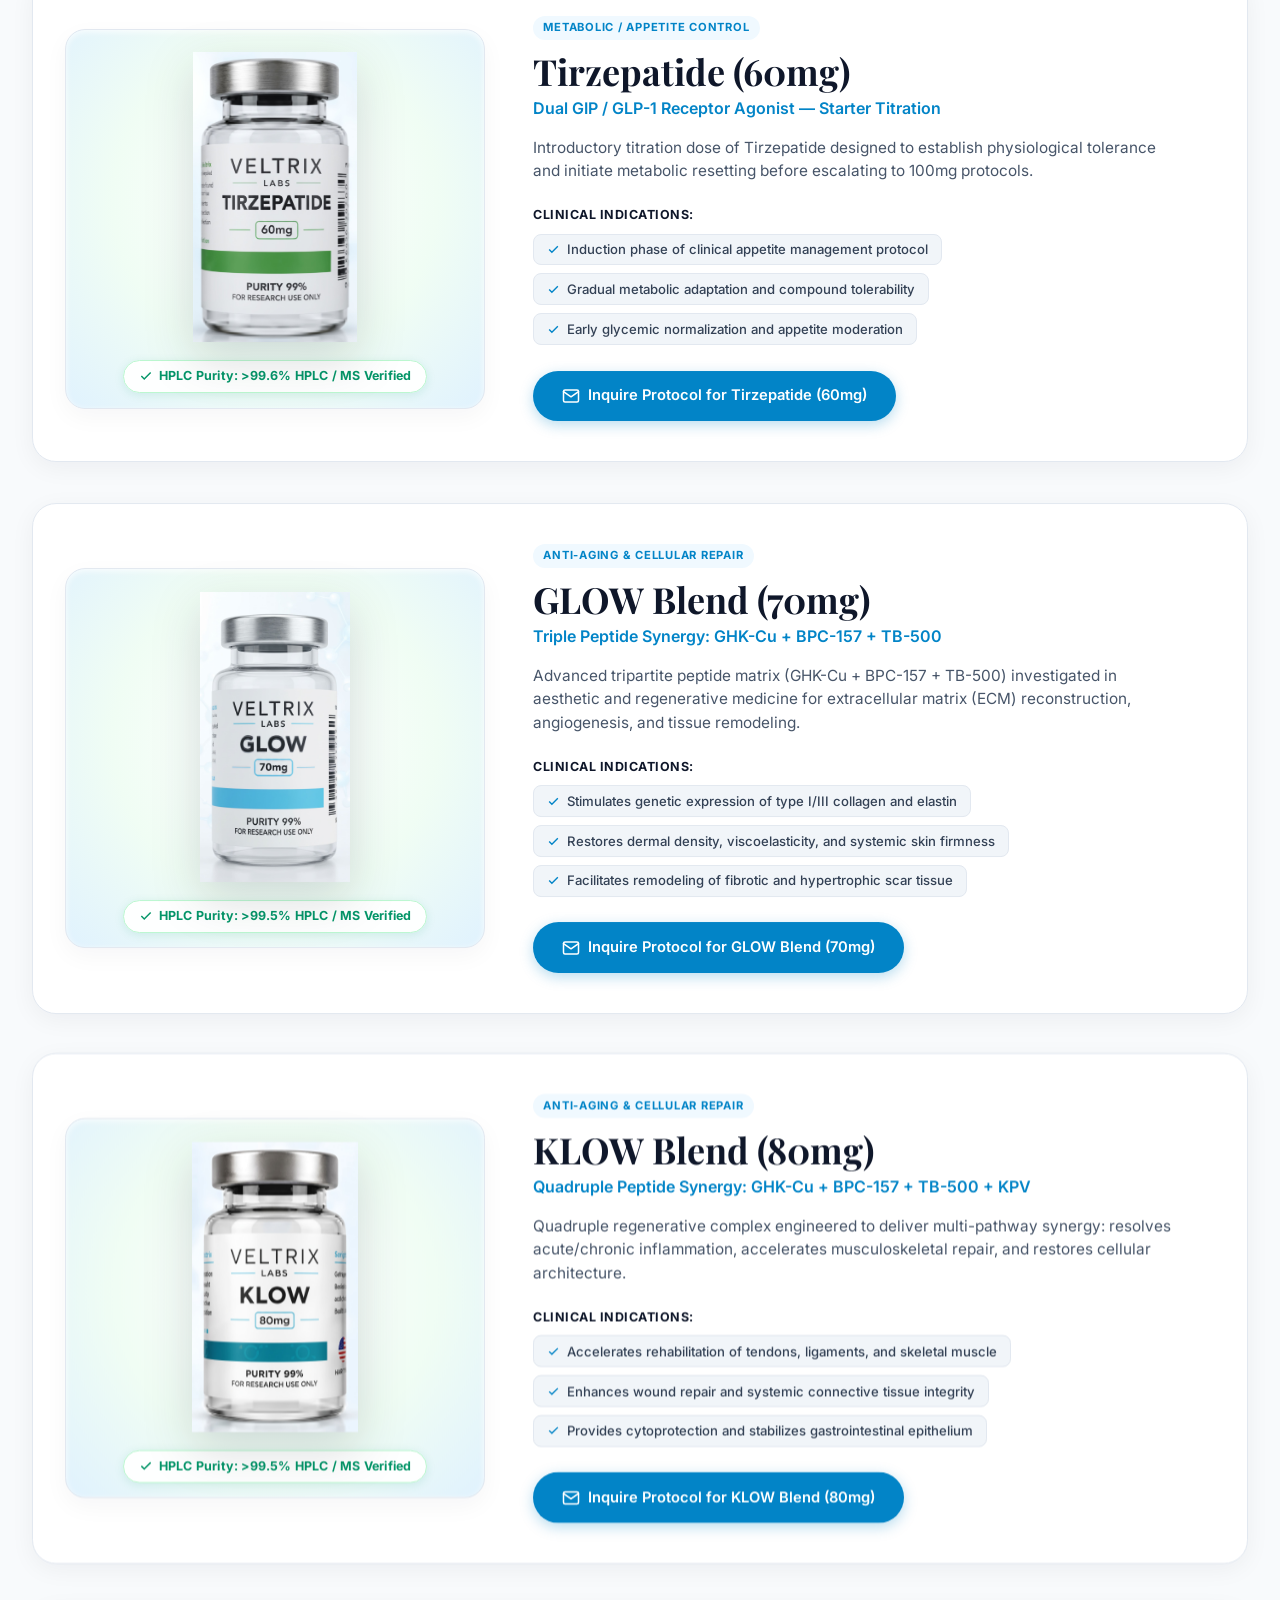
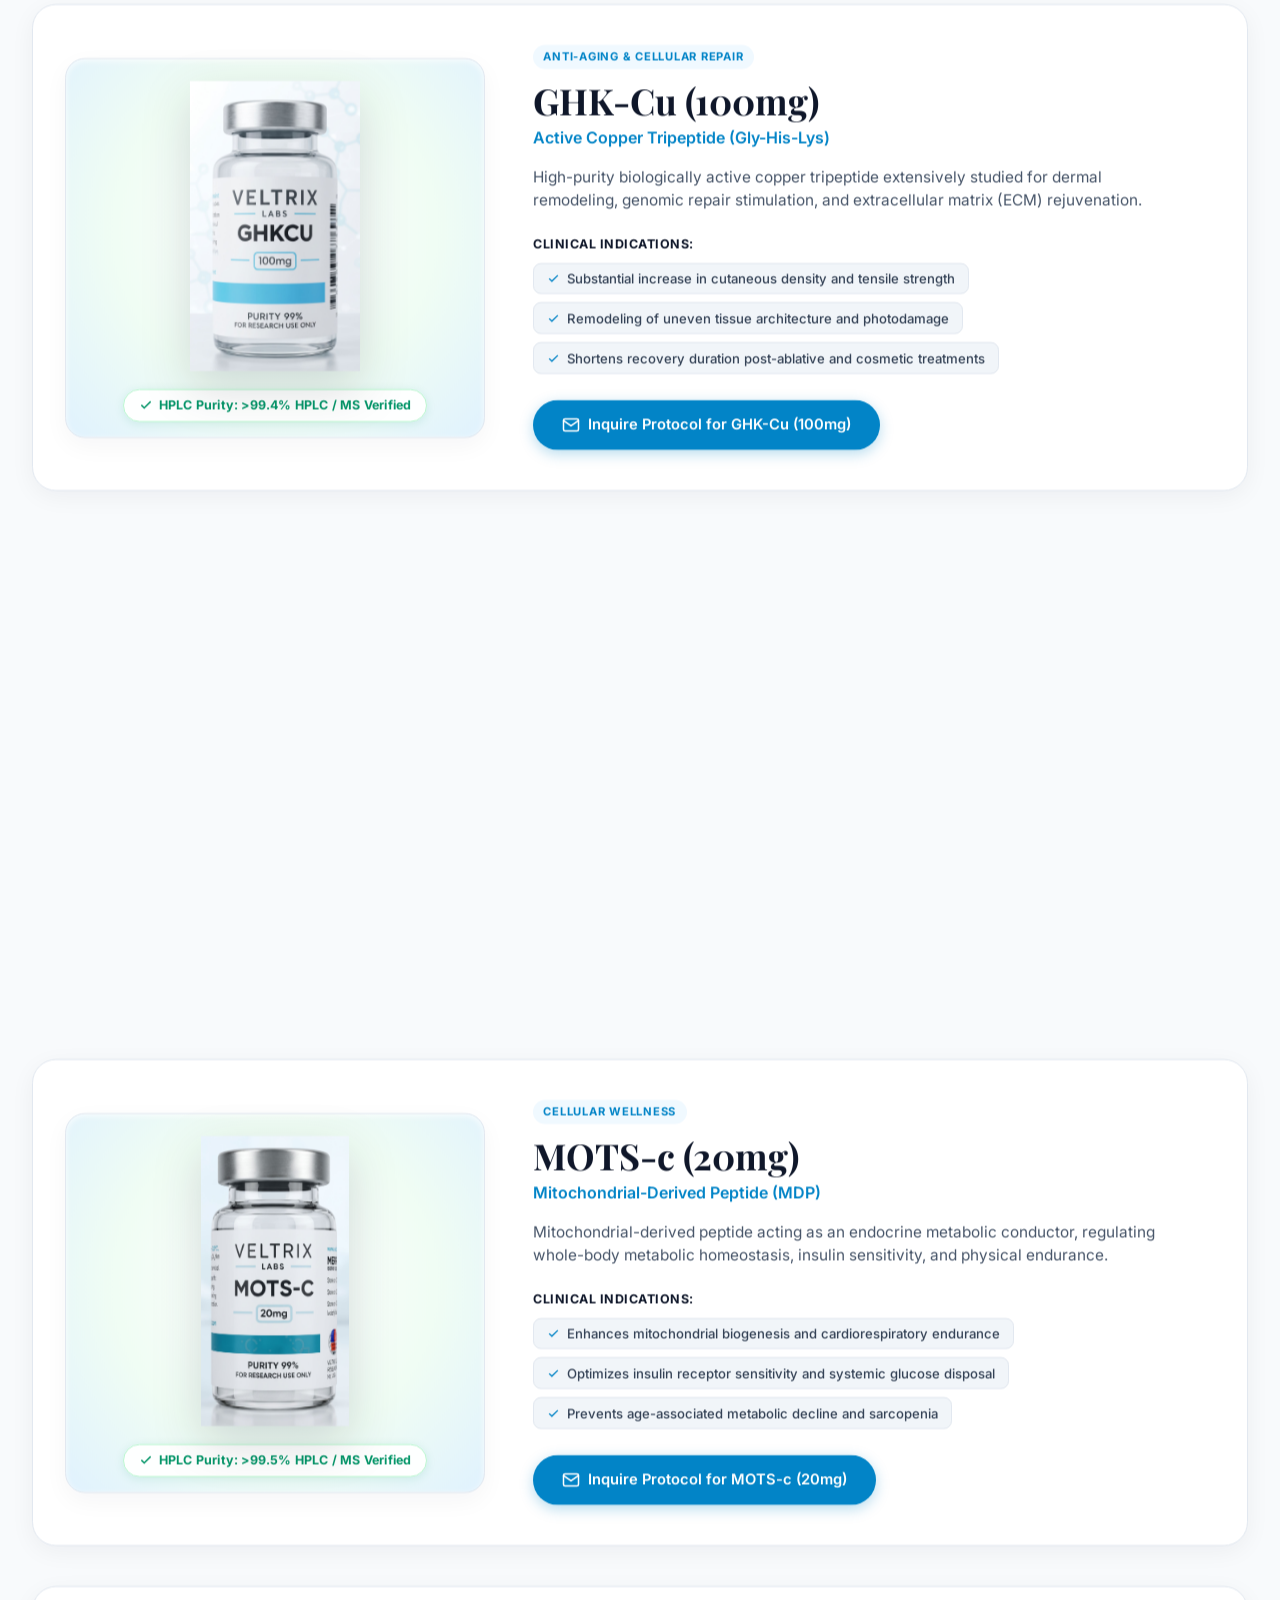
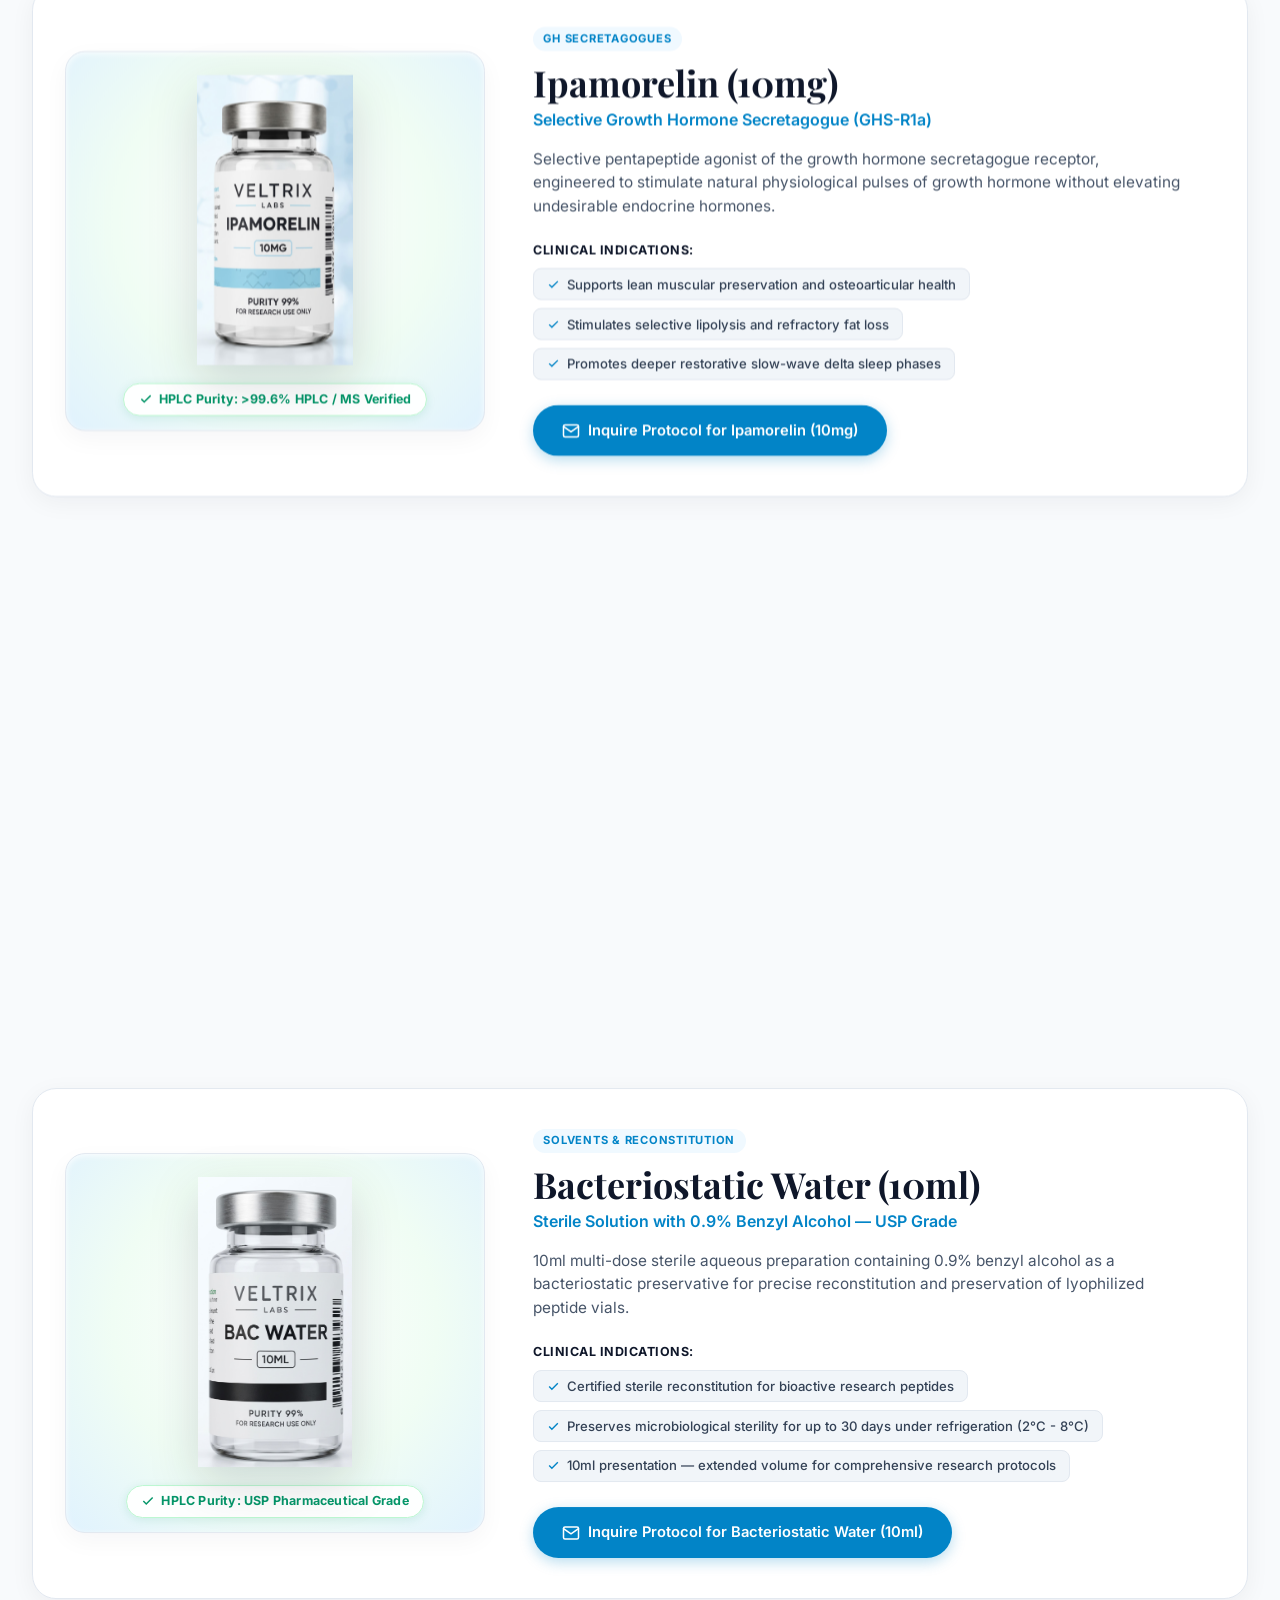
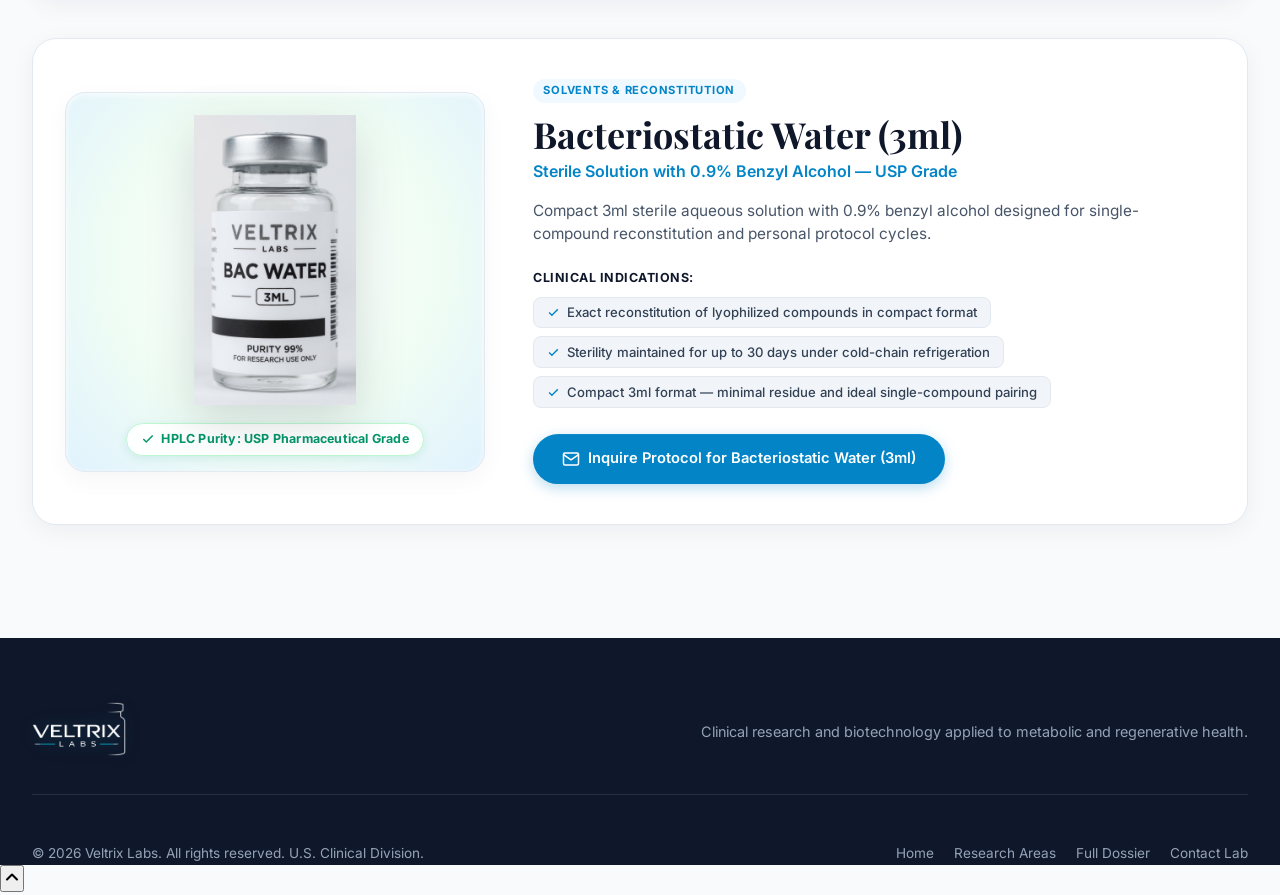
==== commit ad7ab990: "feat: agregar fondo animado de ondas estilo PS3 en seccion why-choose" ====
--- a/products/index.html
+++ b/products/index.html
@@ -224,14 +224,49 @@
         });
       });
 
-      // Handle hash anchor jump
-      if (window.location.hash) {
-        setTimeout(() => {
-          const el = document.querySelector(window.location.hash);
-          if (el) el.scrollIntoView({ behavior: 'smooth', block: 'center' });
-        }, 200);
+      // Handle hash anchor jump or category filter
+      function checkHashRoute() {
+        if (!window.location.hash) return;
+        const hashVal = window.location.hash.replace('#', '');
+        const matchingTab = document.querySelector(`.filter-tab[data-filter="${hashVal}"]`);
+        if (matchingTab) {
+          document.querySelectorAll('.filter-tab').forEach(t => t.classList.remove('active'));
+          matchingTab.classList.add('active');
+          renderCards(hashVal);
+        } else {
+          setTimeout(() => {
+            const el = document.querySelector(window.location.hash);
+            if (el) el.scrollIntoView({ behavior: 'smooth', block: 'center' });
+          }, 200);
+        }
+      }
+
+      checkHashRoute();
+      window.addEventListener('hashchange', checkHashRoute);
+
+      // Back to top floating button
+      const backBtn = document.getElementById('backToTopBtn');
+      if (backBtn) {
+        window.addEventListener('scroll', () => {
+          if (window.scrollY > 350) {
+            backBtn.classList.add('visible');
+          } else {
+            backBtn.classList.remove('visible');
+          }
+        }, { passive: true });
+
+        backBtn.addEventListener('click', () => {
+          window.scrollTo({ top: 0, behavior: 'smooth' });
+        });
       }
     });
   </script>
+
+  <!-- BACK TO TOP FLOATING BUTTON -->
+  <button id="backToTopBtn" class="back-to-top-btn" aria-label="Return to top" title="Return to top">
+    <svg width="20" height="20" viewBox="0 0 24 24" fill="none" stroke="currentColor" stroke-width="2.5" stroke-linecap="round" stroke-linejoin="round">
+      <polyline points="18 15 12 9 6 15"></polyline>
+    </svg>
+  </button>
 </body>
 </html>
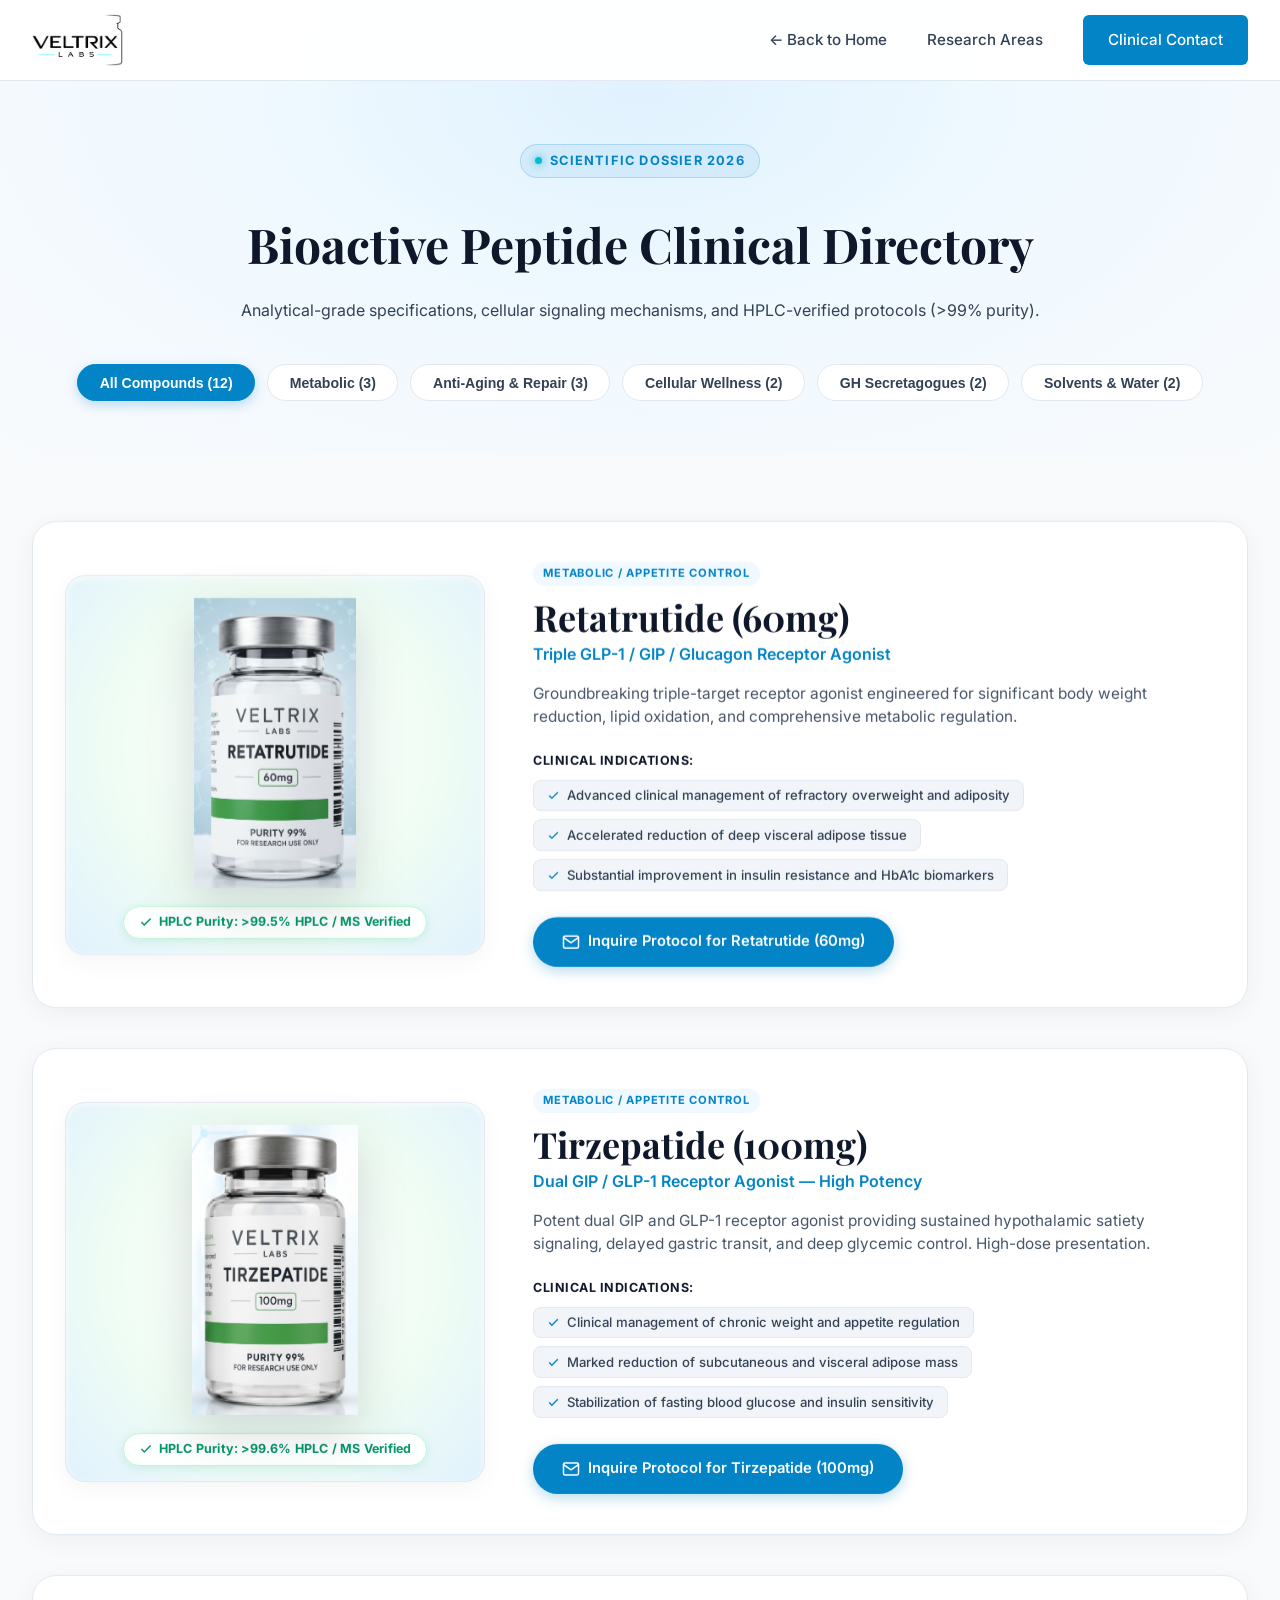
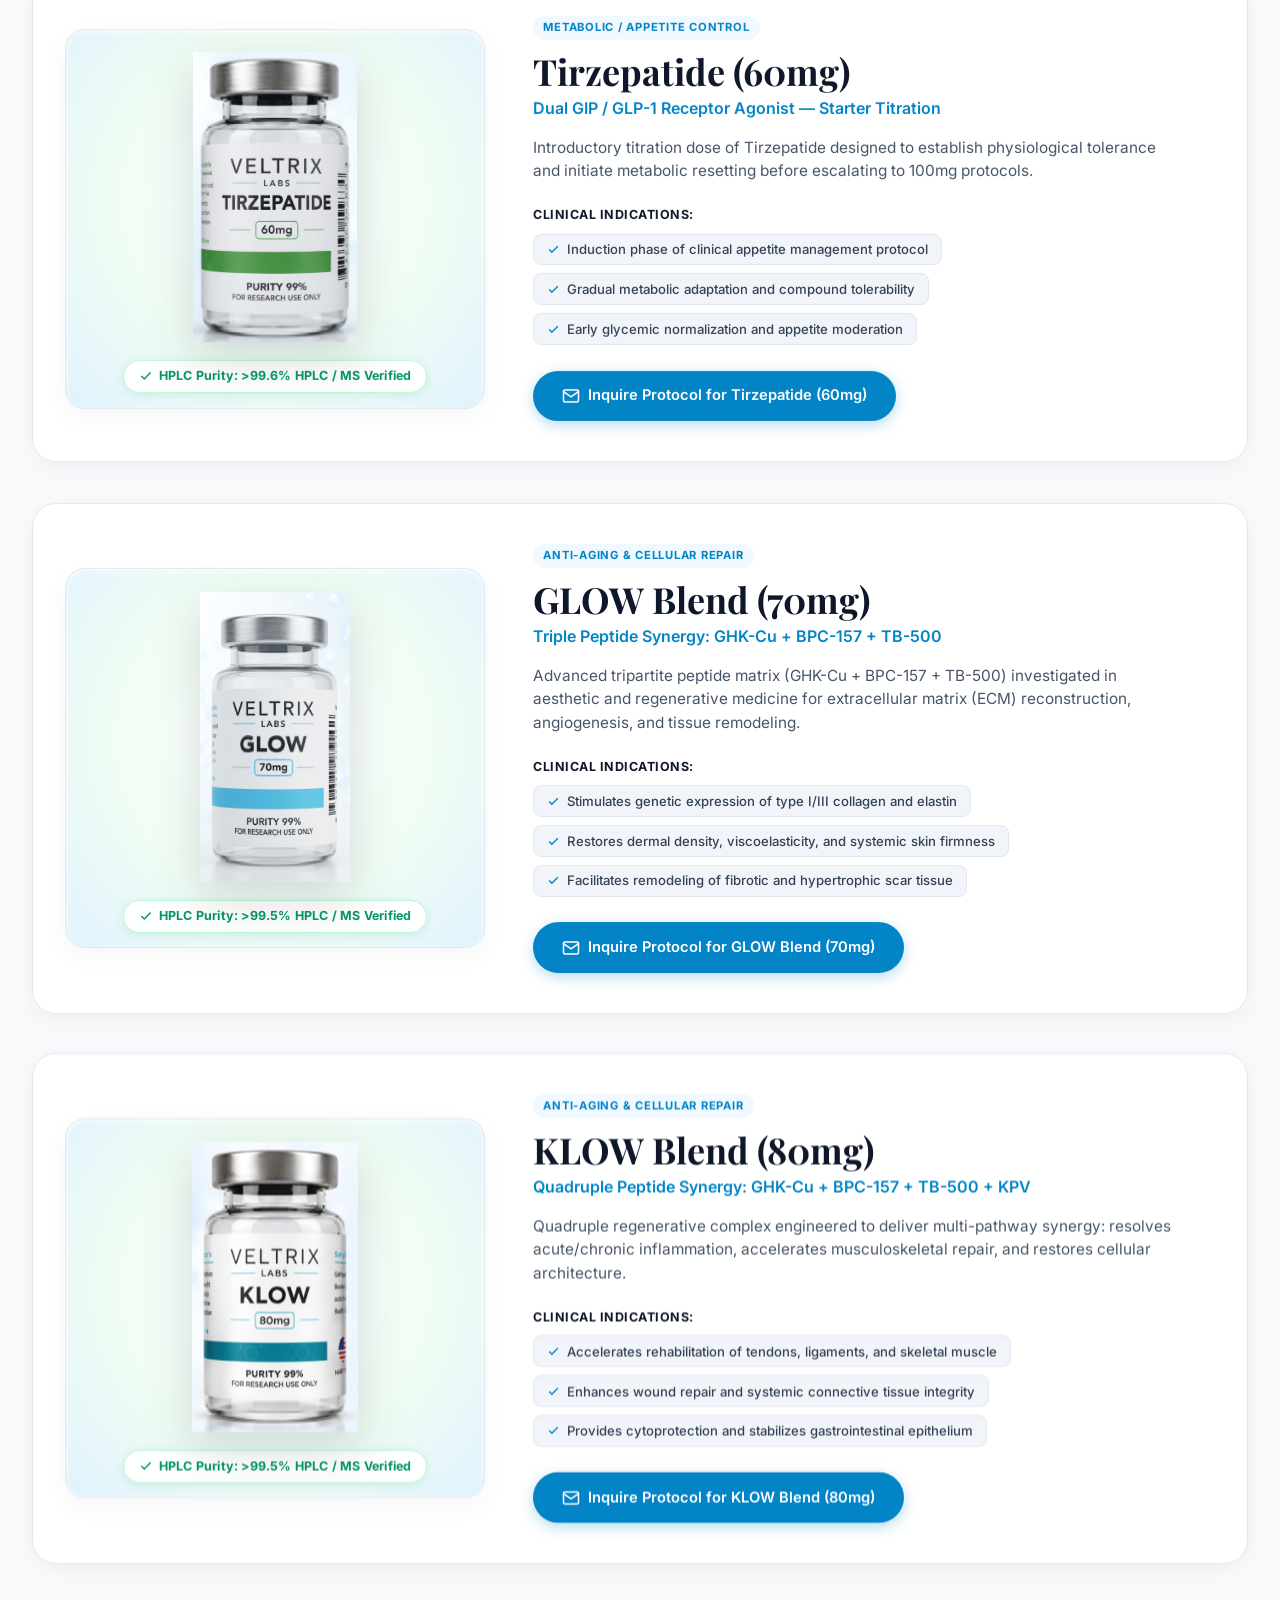
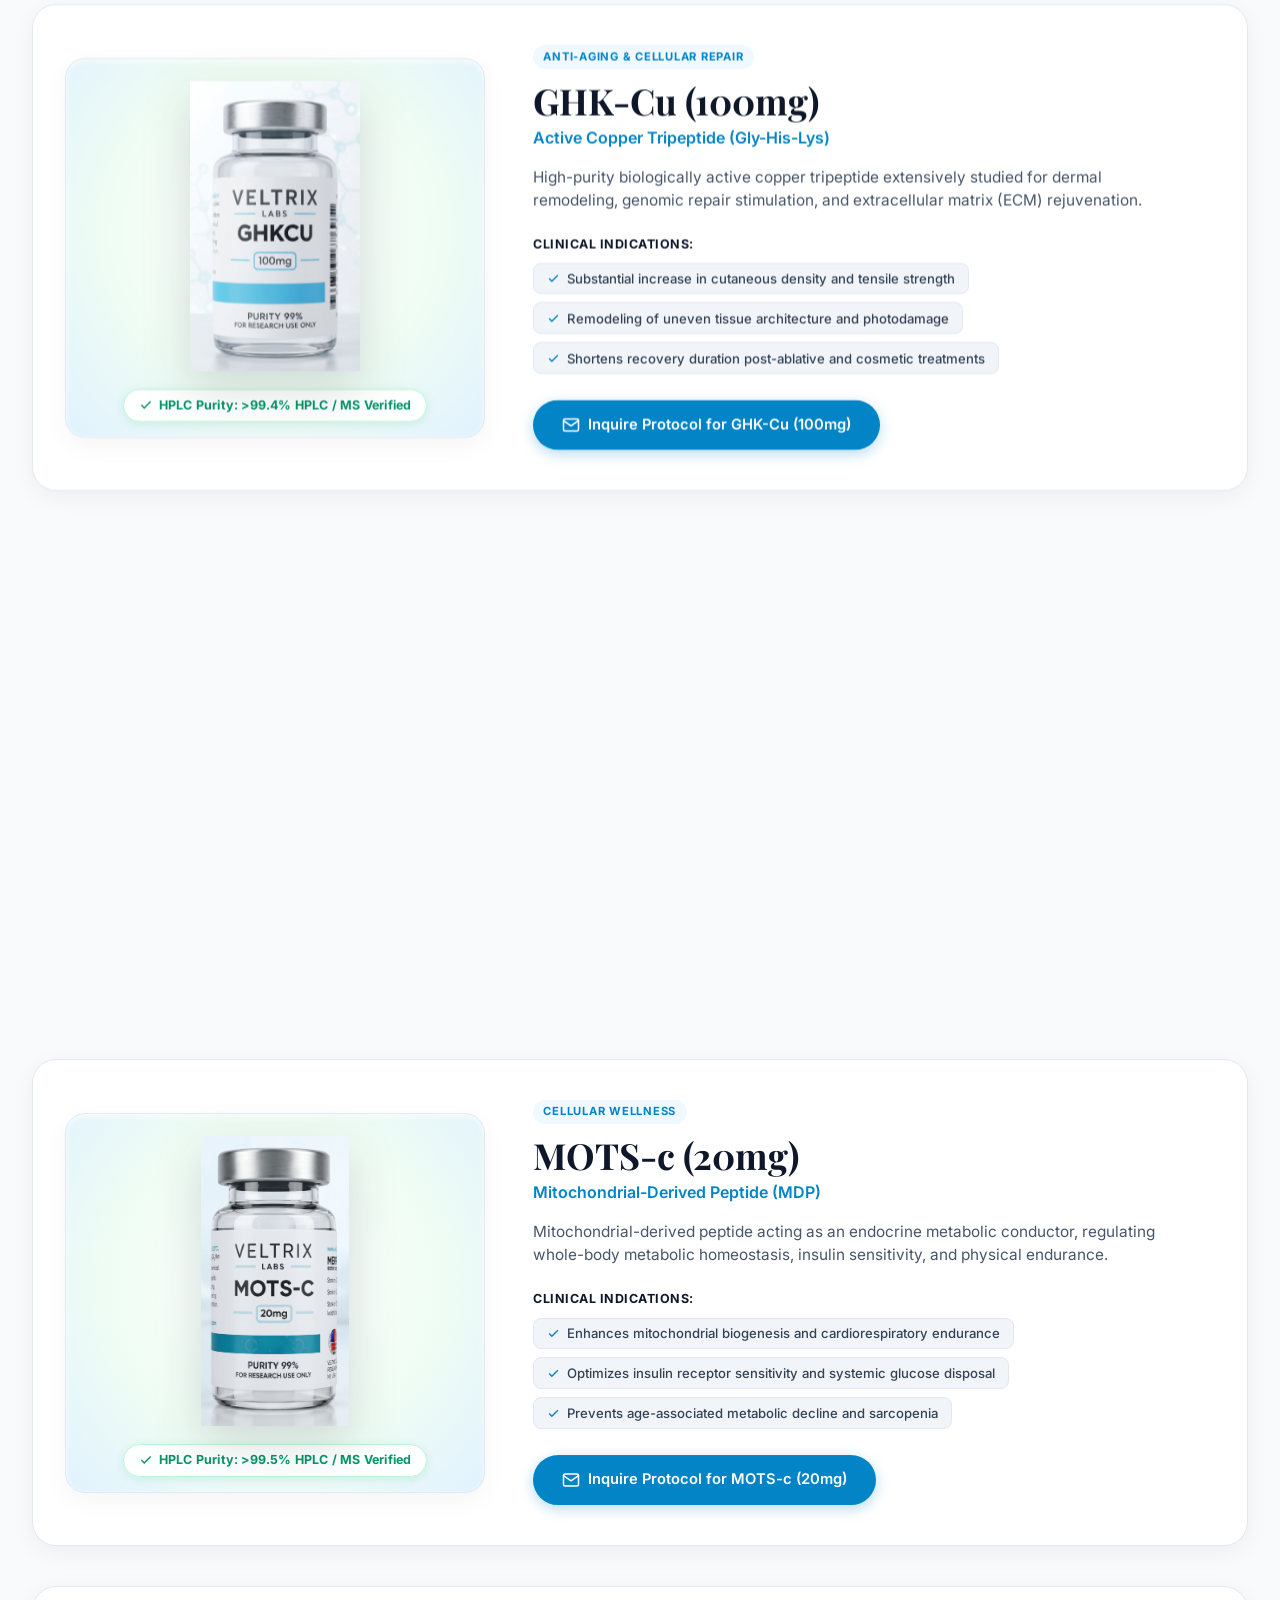
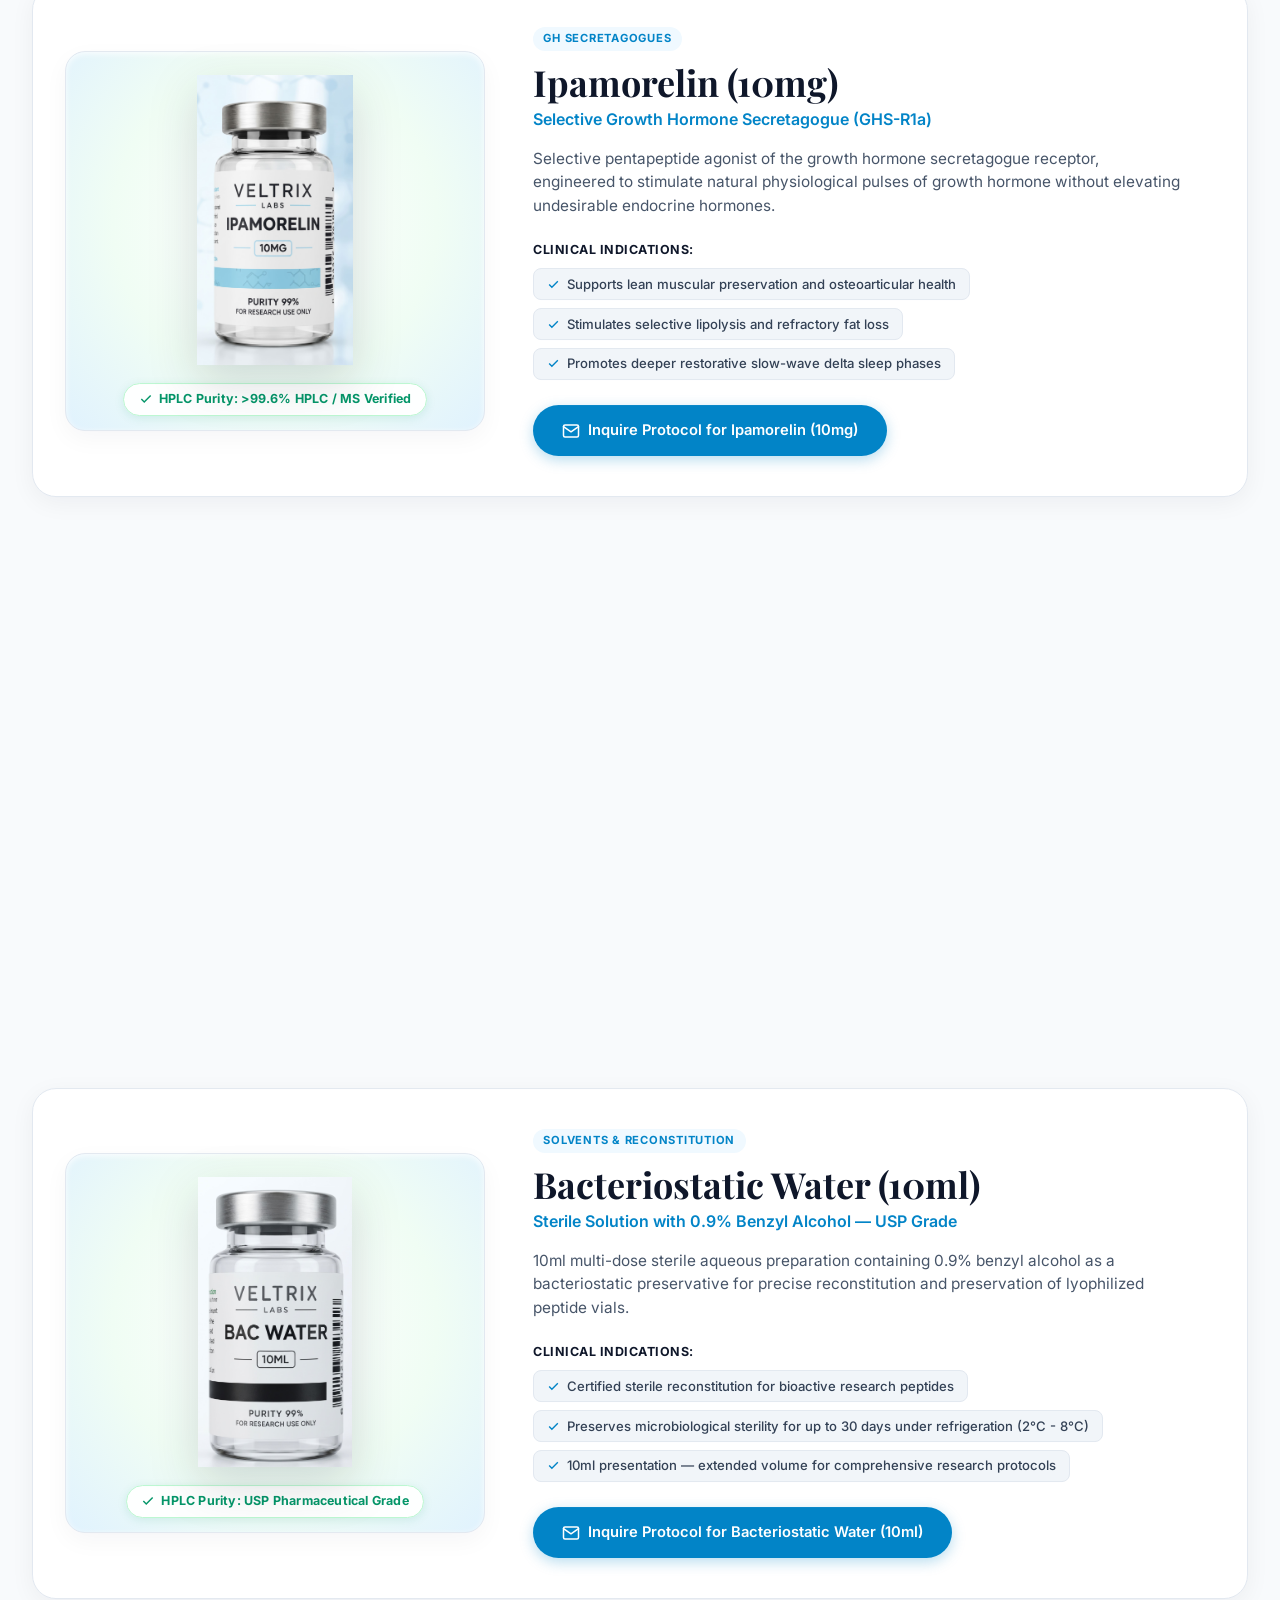
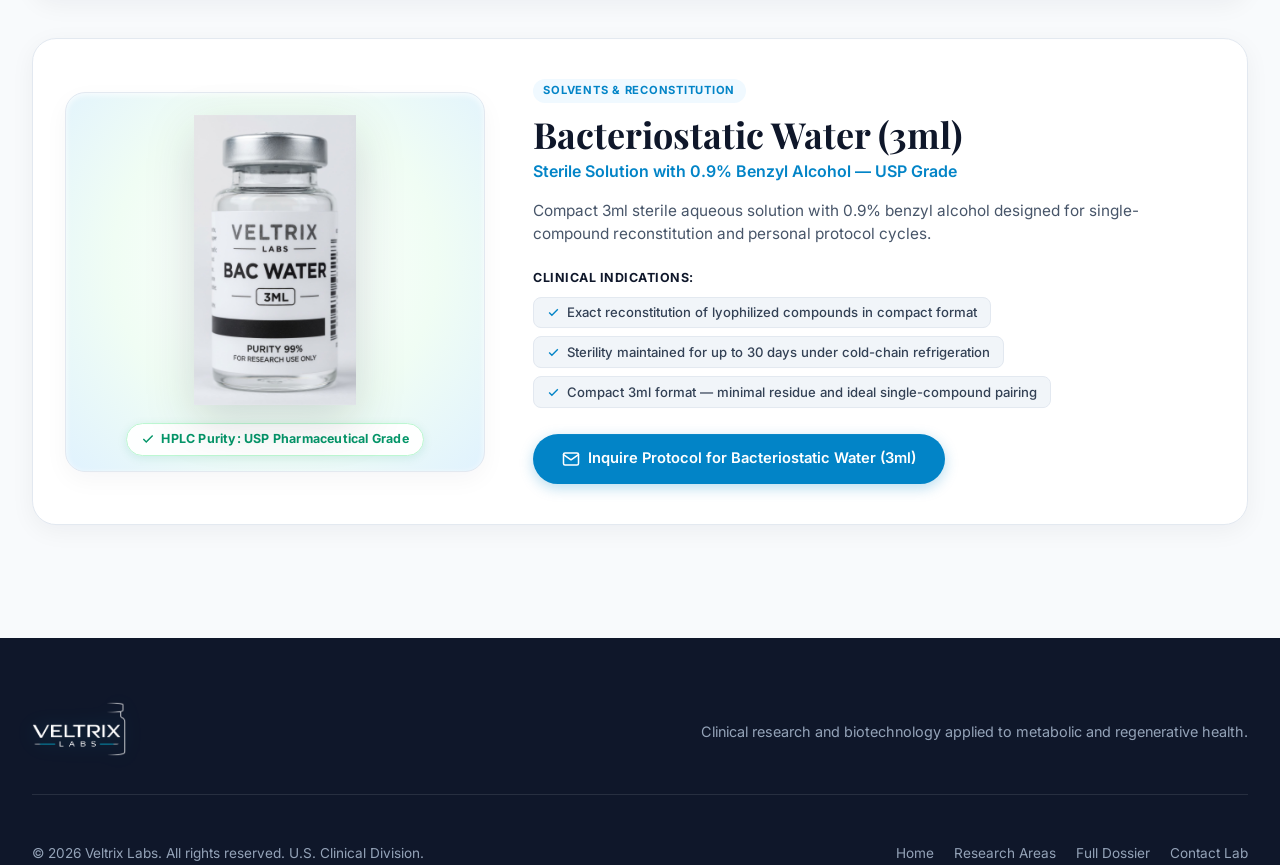
==== commit 0b13bcf8: "style: optimizar estilo de metricas, seccion why-choose y boton volver arriba en celular" ====
--- a/products/index.html
+++ b/products/index.html
@@ -14,7 +14,7 @@
     rel="stylesheet" />
   <base href="../" />
   <link rel="icon" type="image/png" href="images/logo/logo-hd.png" />
-  <link rel="stylesheet" href="style.css?v=4.6" />
+  <link rel="stylesheet" href="style.css?v=5.6" />
   <script>document.documentElement.classList.add('js-reveal');</script>
 </head>
 
@@ -247,15 +247,20 @@
       // Back to top floating button
       const backBtn = document.getElementById('backToTopBtn');
       if (backBtn) {
-        window.addEventListener('scroll', () => {
-          if (window.scrollY > 350) {
+        function toggleBackBtn() {
+          const scrollPos = window.pageYOffset || document.documentElement.scrollTop || document.body.scrollTop || 0;
+          if (scrollPos > 300) {
             backBtn.classList.add('visible');
           } else {
             backBtn.classList.remove('visible');
           }
-        }, { passive: true });
-
-        backBtn.addEventListener('click', () => {
+        }
+        window.addEventListener('scroll', toggleBackBtn, { passive: true });
+        window.addEventListener('resize', toggleBackBtn, { passive: true });
+        toggleBackBtn();
+
+        backBtn.addEventListener('click', (e) => {
+          e.preventDefault();
           window.scrollTo({ top: 0, behavior: 'smooth' });
         });
       }
@@ -263,8 +268,9 @@
   </script>
 
   <!-- BACK TO TOP FLOATING BUTTON -->
-  <button id="backToTopBtn" class="back-to-top-btn" aria-label="Return to top" title="Return to top">
-    <svg width="20" height="20" viewBox="0 0 24 24" fill="none" stroke="currentColor" stroke-width="2.5" stroke-linecap="round" stroke-linejoin="round">
+  <button id="backToTopBtn" class="back-to-top-btn" aria-label="Return to top" title="Return to top"
+    style="position: fixed !important; bottom: 2.2rem !important; right: 2.2rem !important; width: 50px !important; height: 50px !important; border-radius: 50% !important; background: linear-gradient(135deg, #0284c7 0%, #0369a1 100%) !important; border: 2px solid rgba(255,255,255,0.4) !important; cursor: pointer !important; display: flex !important; align-items: center !important; justify-content: center !important; box-shadow: 0 8px 24px rgba(2,132,199,0.45), 0 3px 8px rgba(0,0,0,0.2) !important; opacity: 0; visibility: hidden; pointer-events: none; transform: translateY(20px) scale(0.85); transition: opacity 0.35s cubic-bezier(0.16,1,0.3,1), transform 0.35s cubic-bezier(0.16,1,0.3,1), visibility 0.35s ease, background 0.25s ease, box-shadow 0.25s ease; z-index: 999999 !important; outline: none;">
+    <svg width="22" height="22" viewBox="0 0 24 24" fill="none" stroke="#ffffff" stroke-width="2.5" stroke-linecap="round" stroke-linejoin="round" style="display: block; stroke: #ffffff; pointer-events: none;">
       <polyline points="18 15 12 9 6 15"></polyline>
     </svg>
   </button>
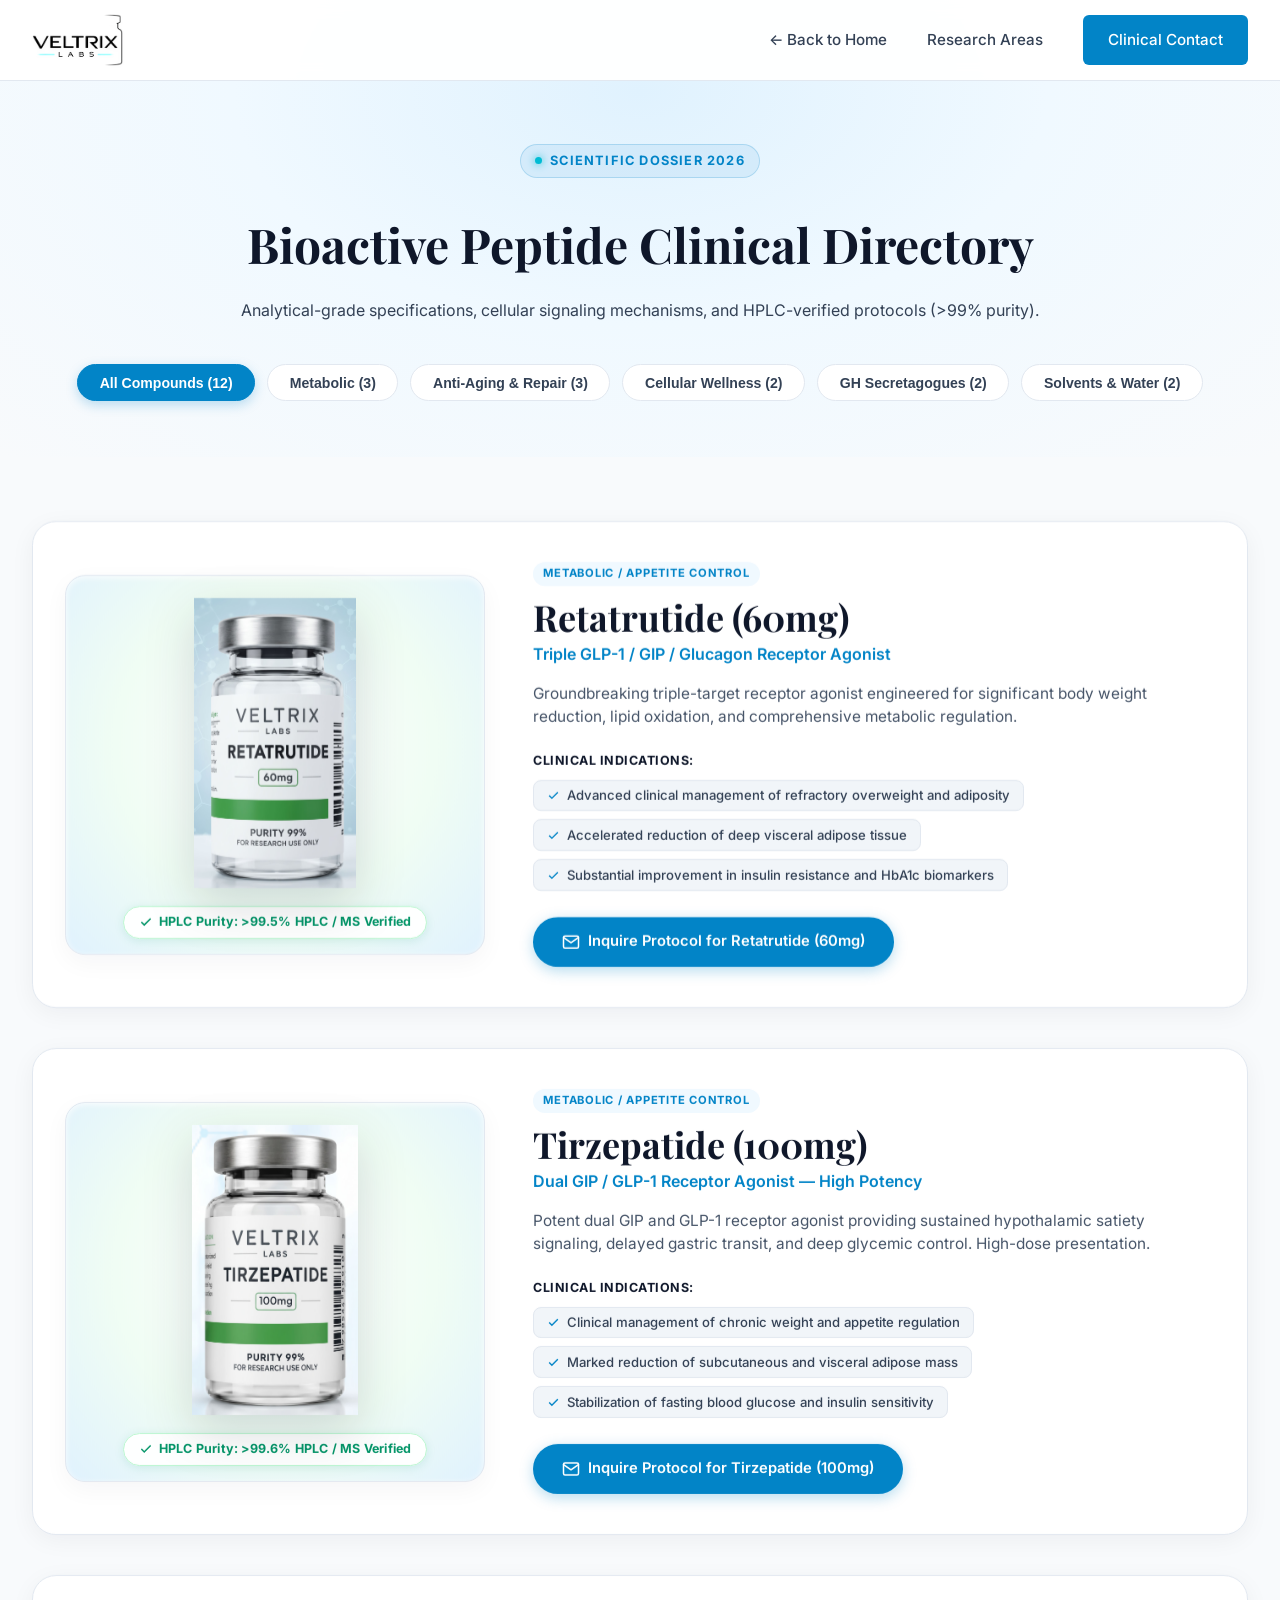
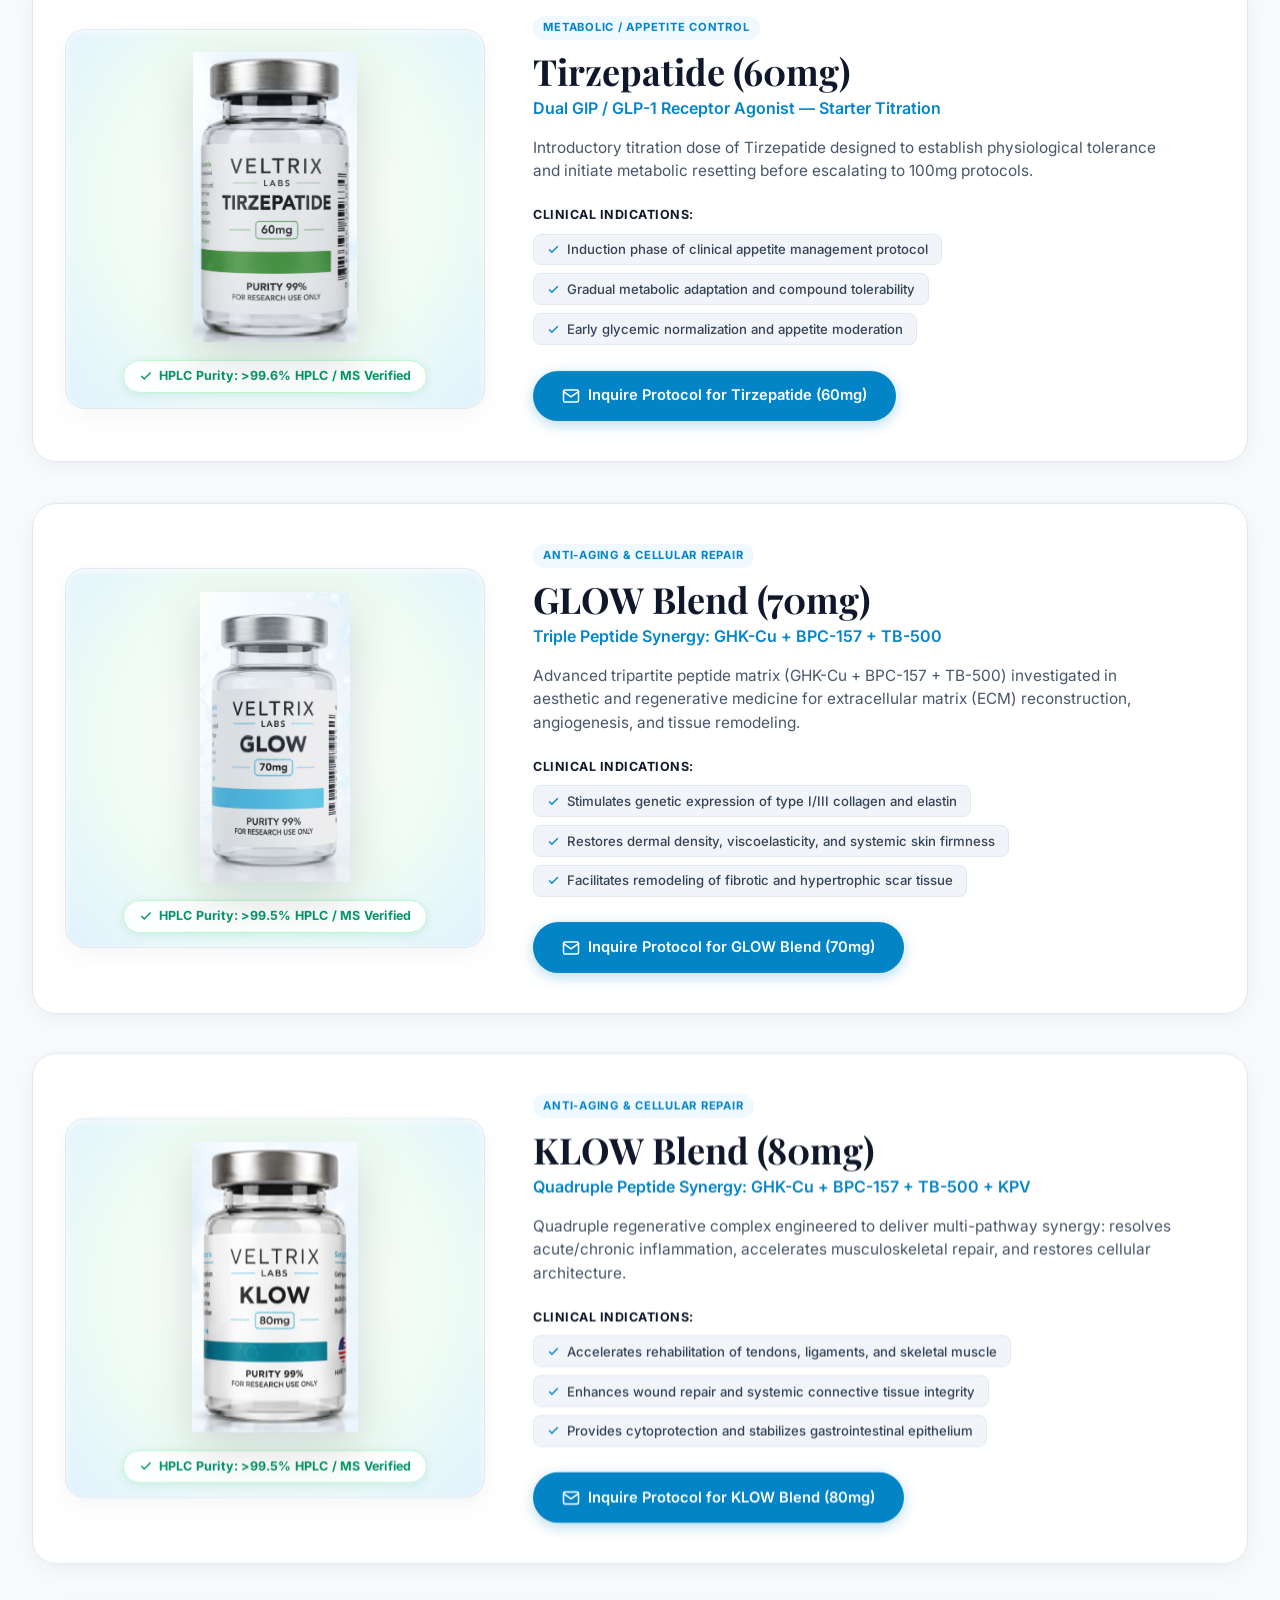
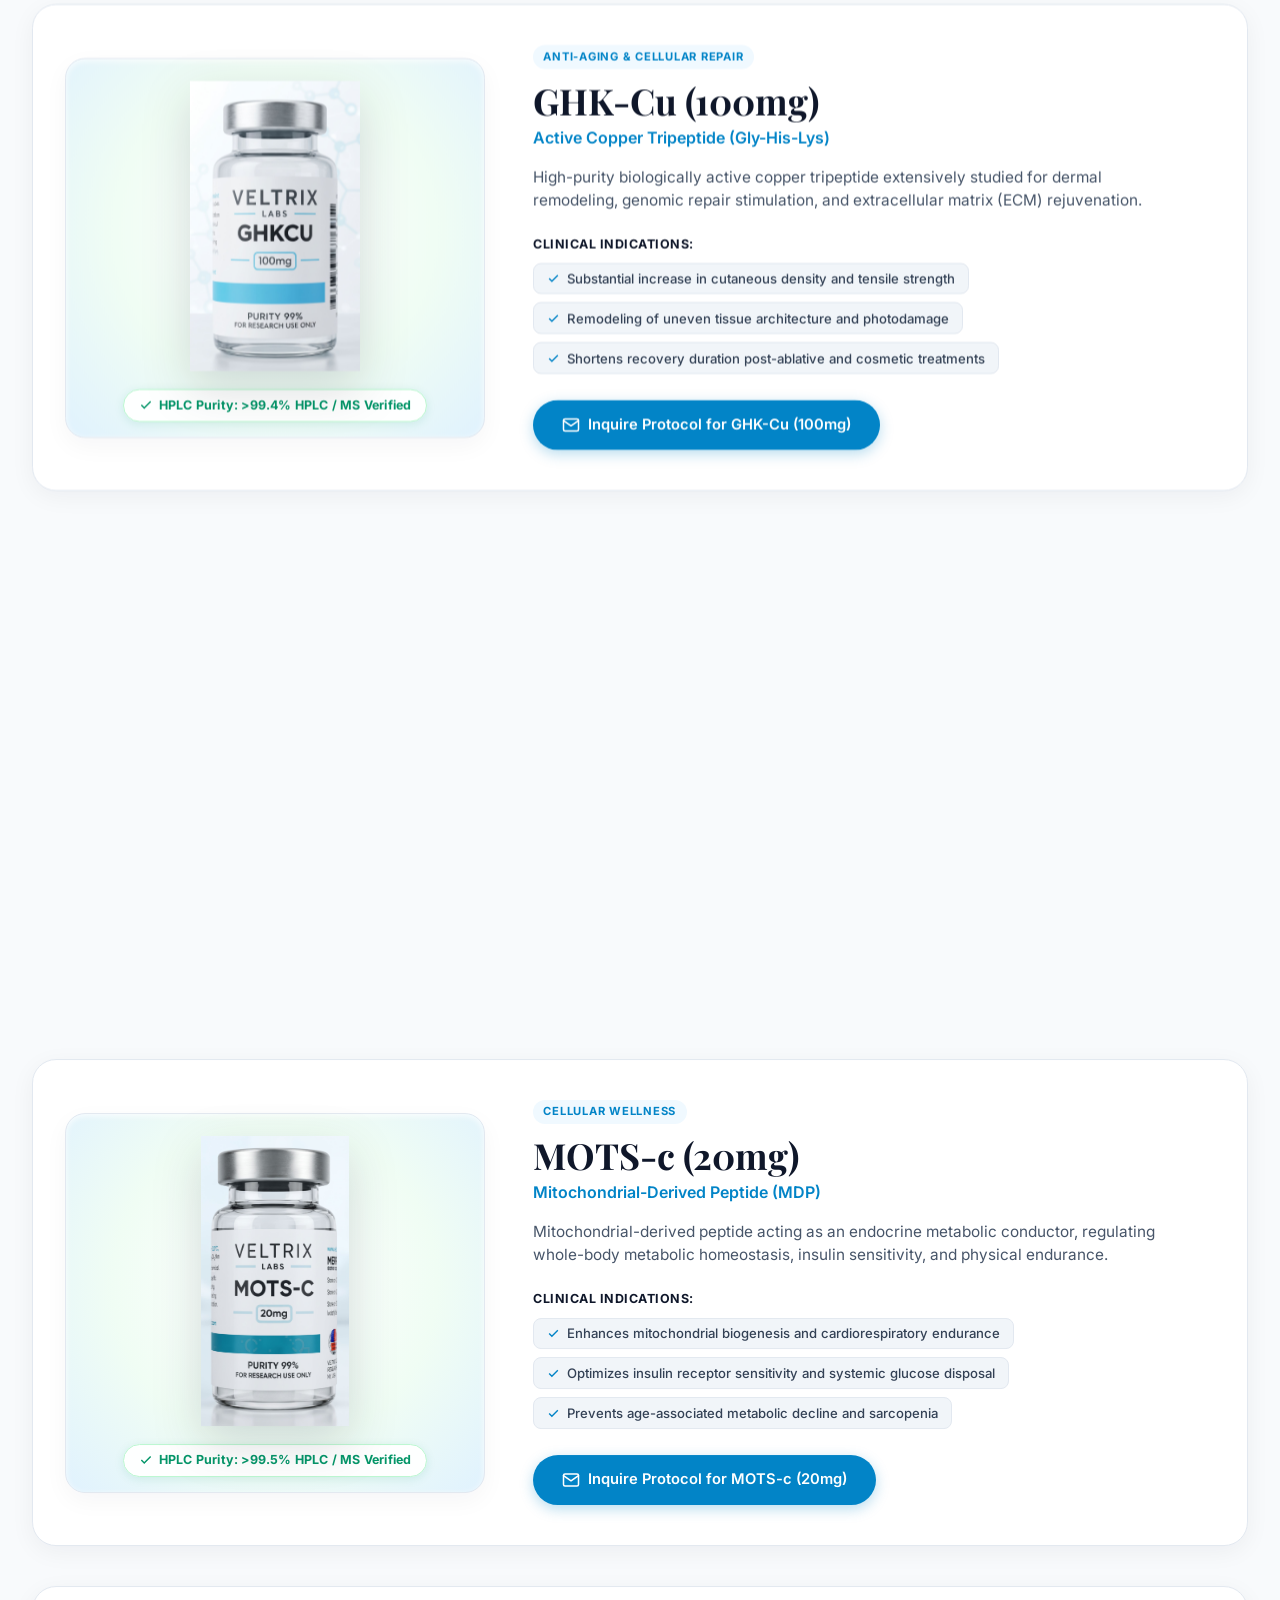
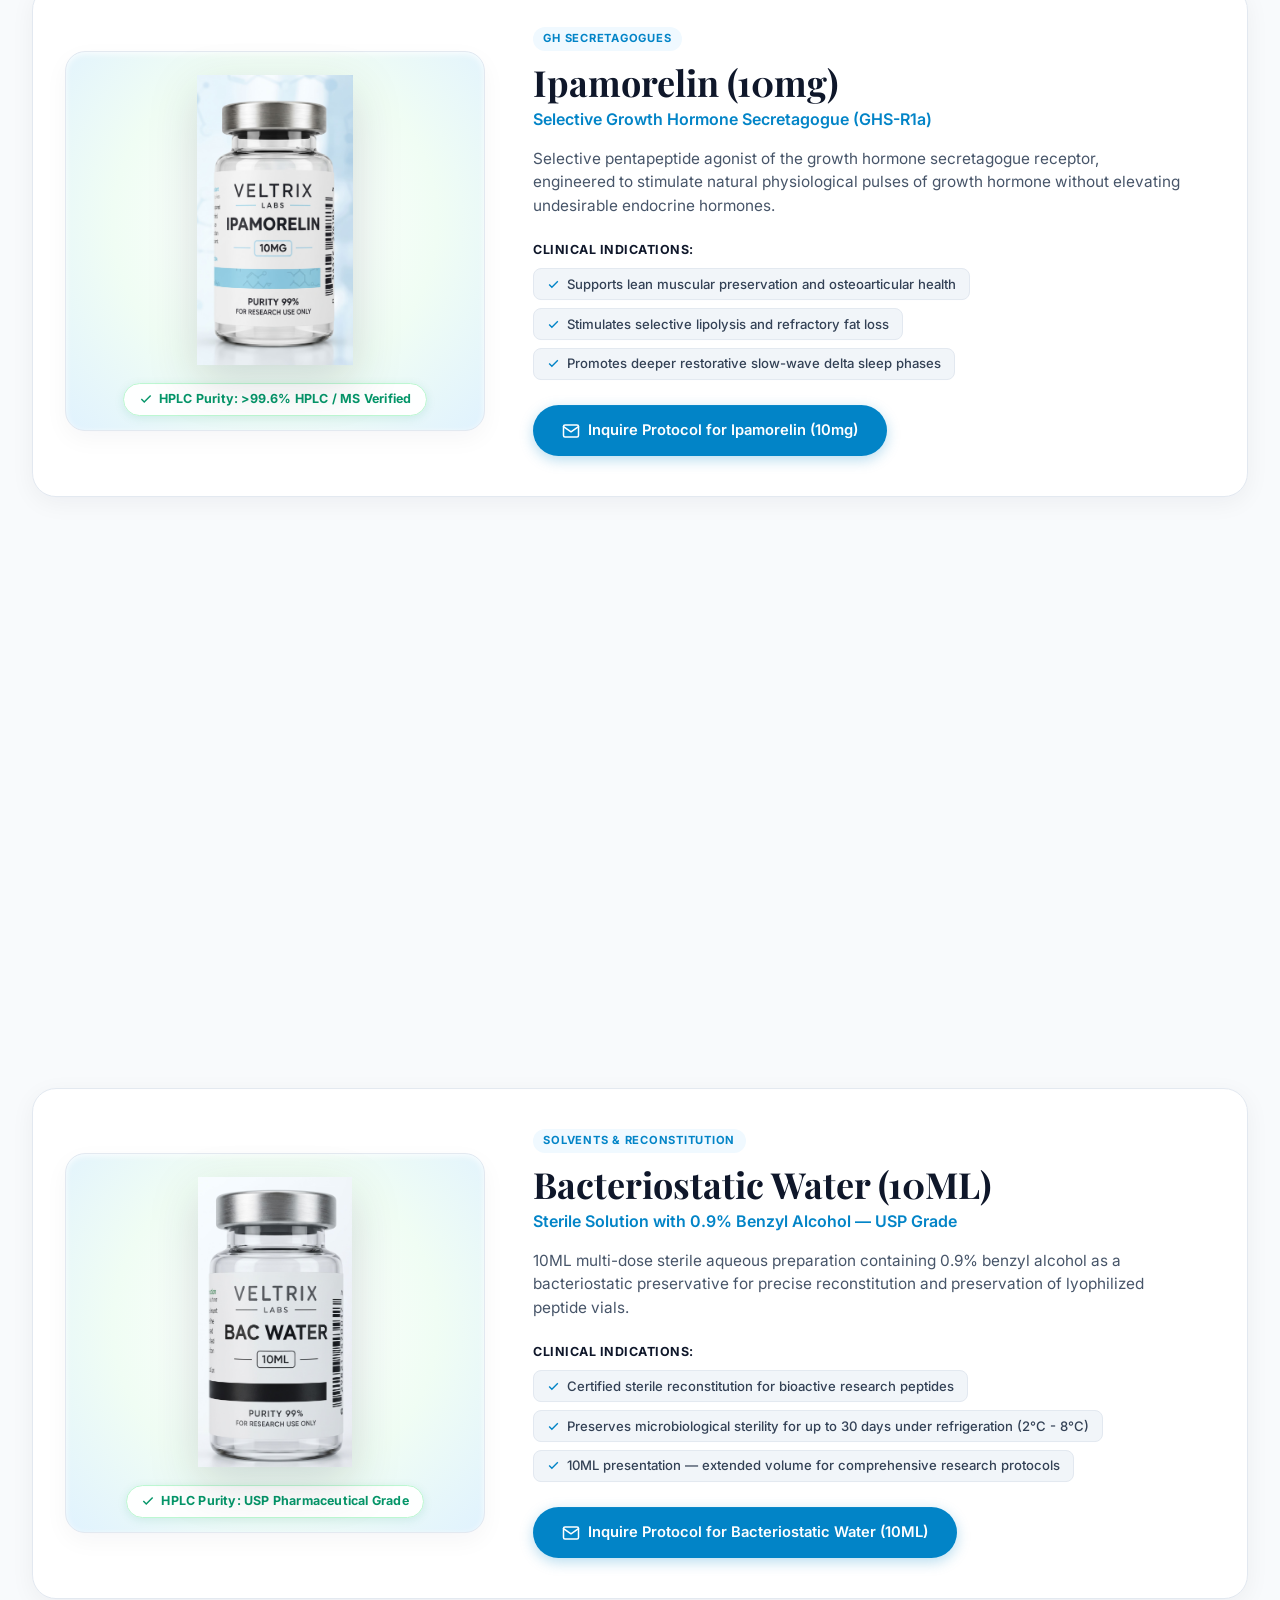
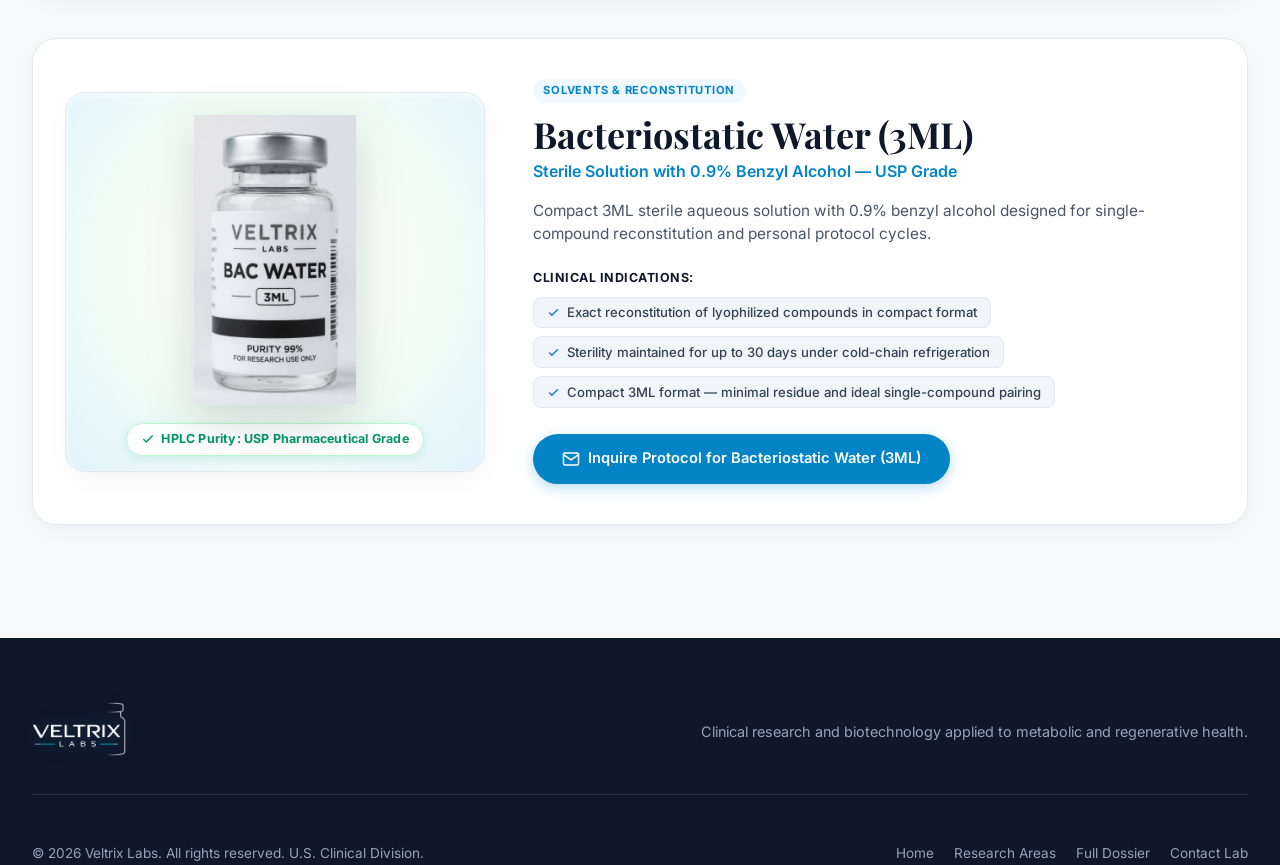
==== commit 7fbae4dd: "fix: colocar unidades ML en mayusculas para Bacteriostatic Water" ====
--- a/products/index.html
+++ b/products/index.html
@@ -92,7 +92,7 @@
     </div>
   </footer>
 
-  <script src="products-data.js"></script>
+  <script src="products-data.js?v=5.7"></script>
   <script>
     document.addEventListener('DOMContentLoaded', () => {
       const grid = document.getElementById('dossierGrid');
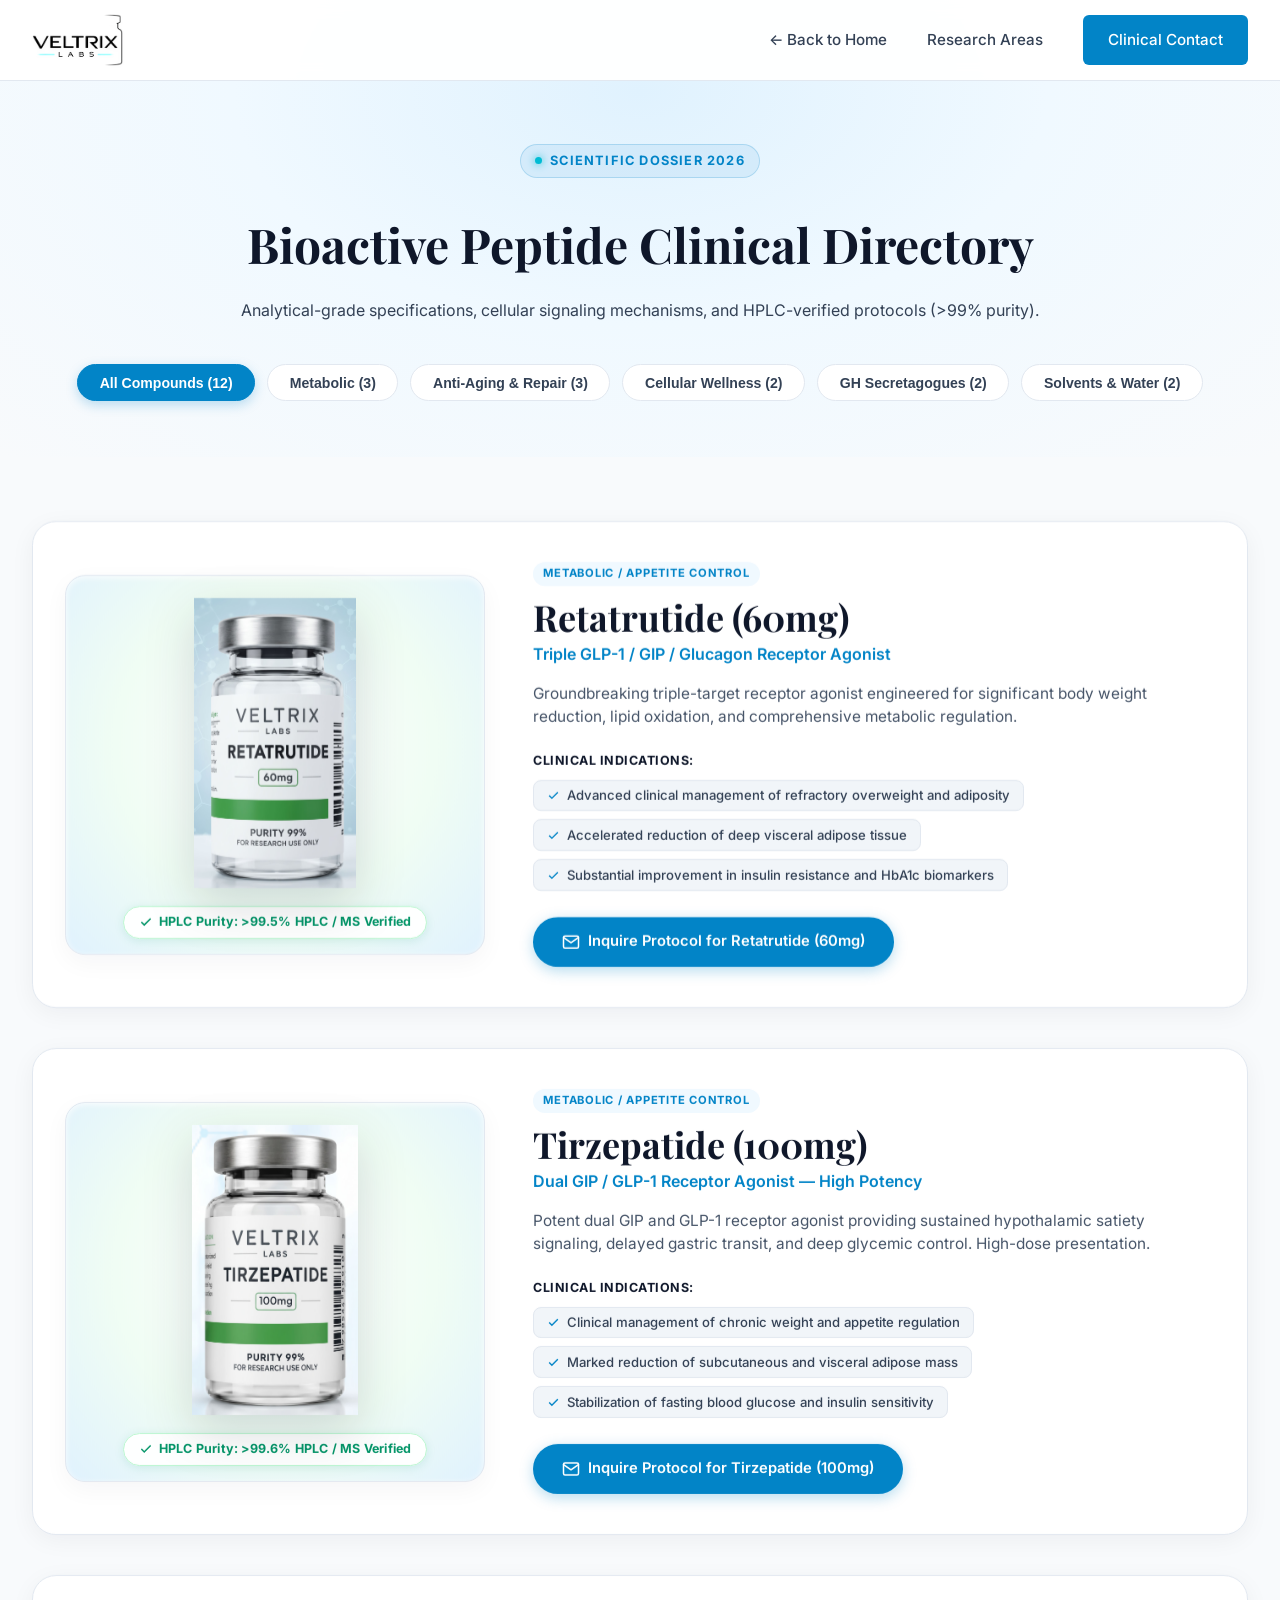
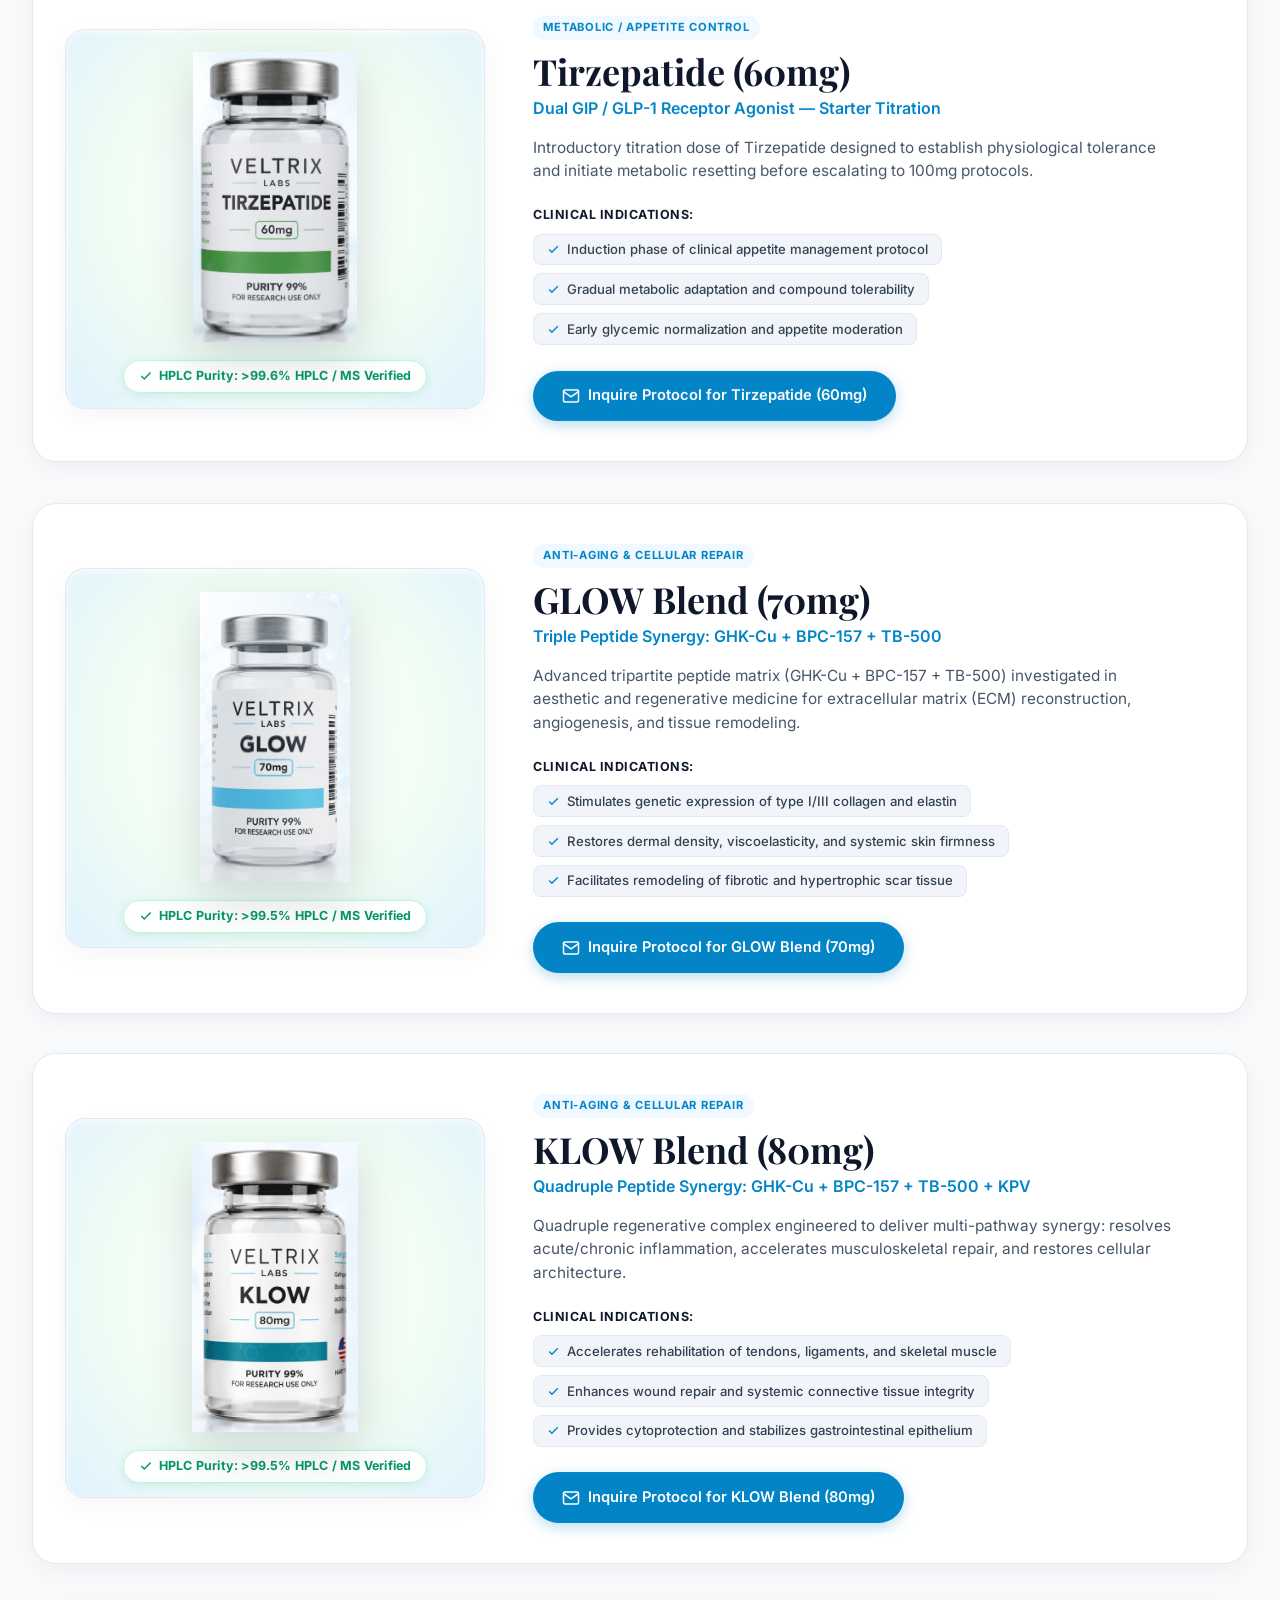
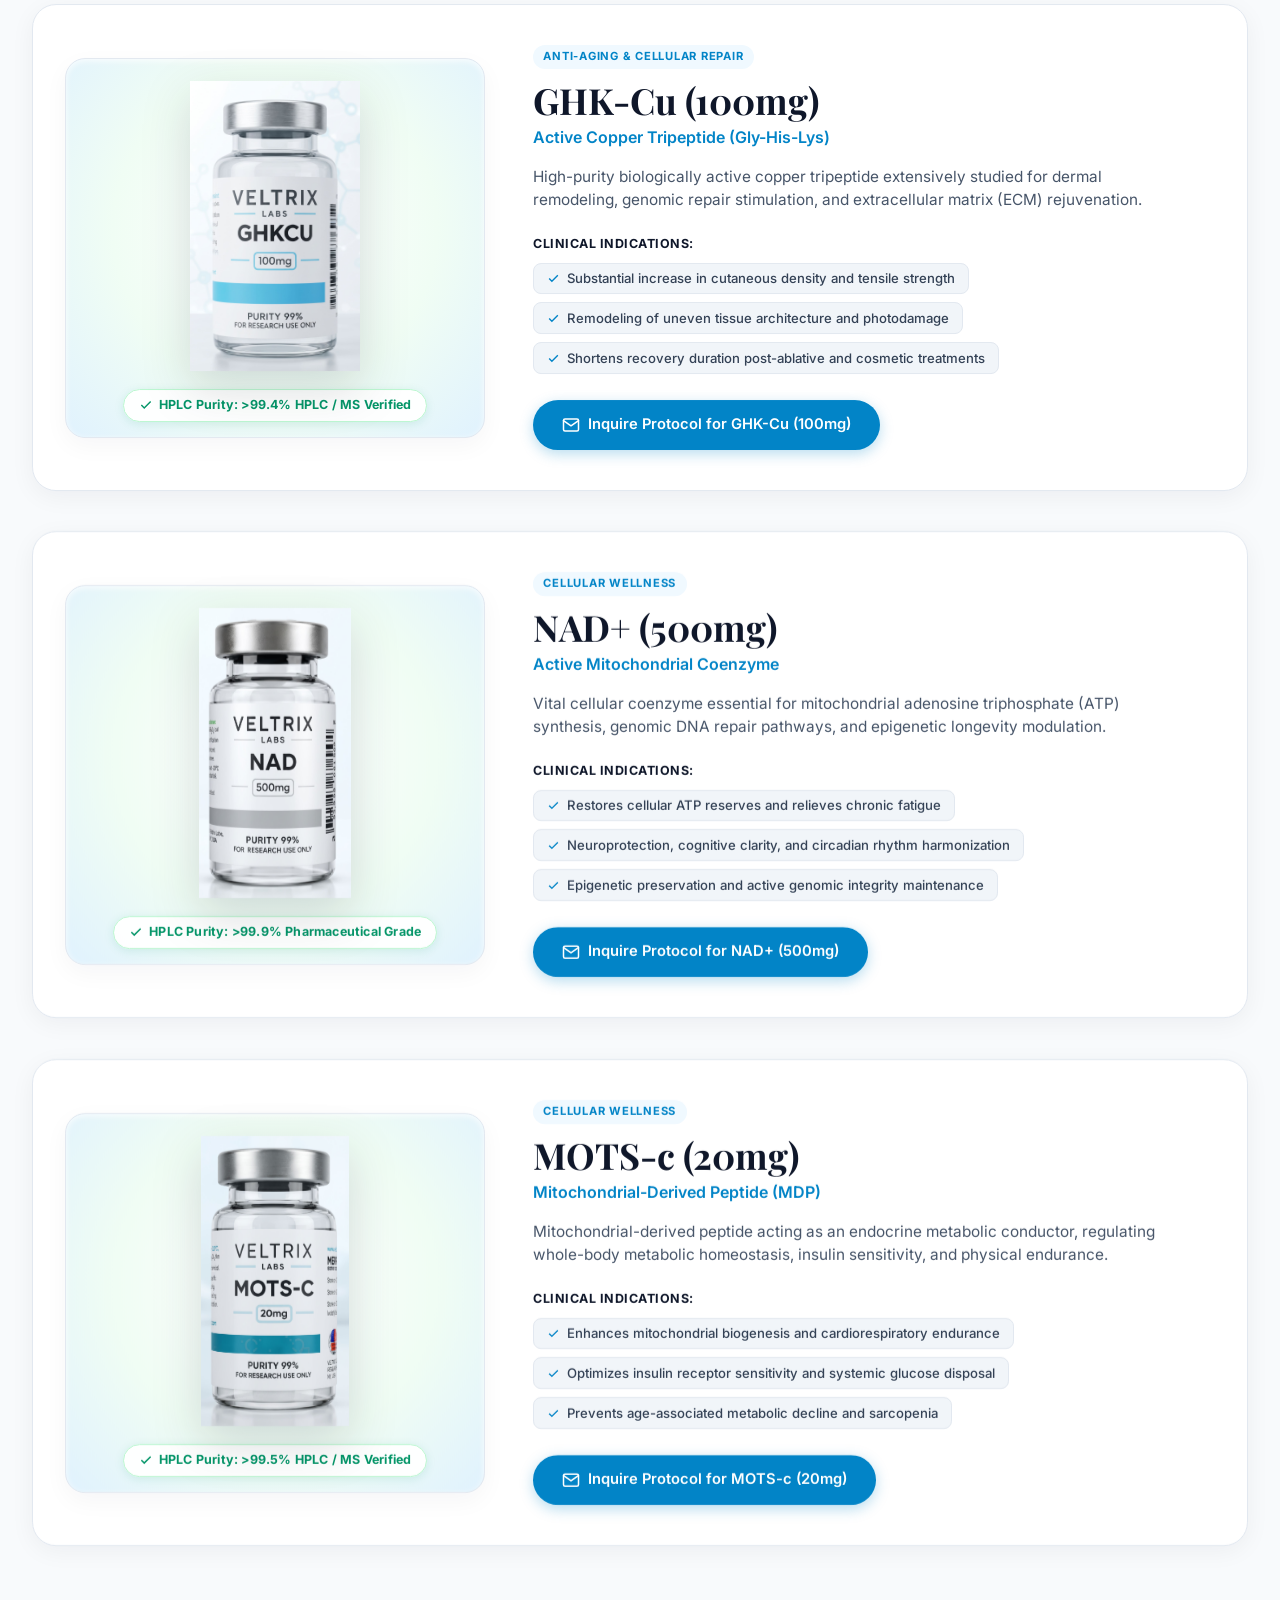
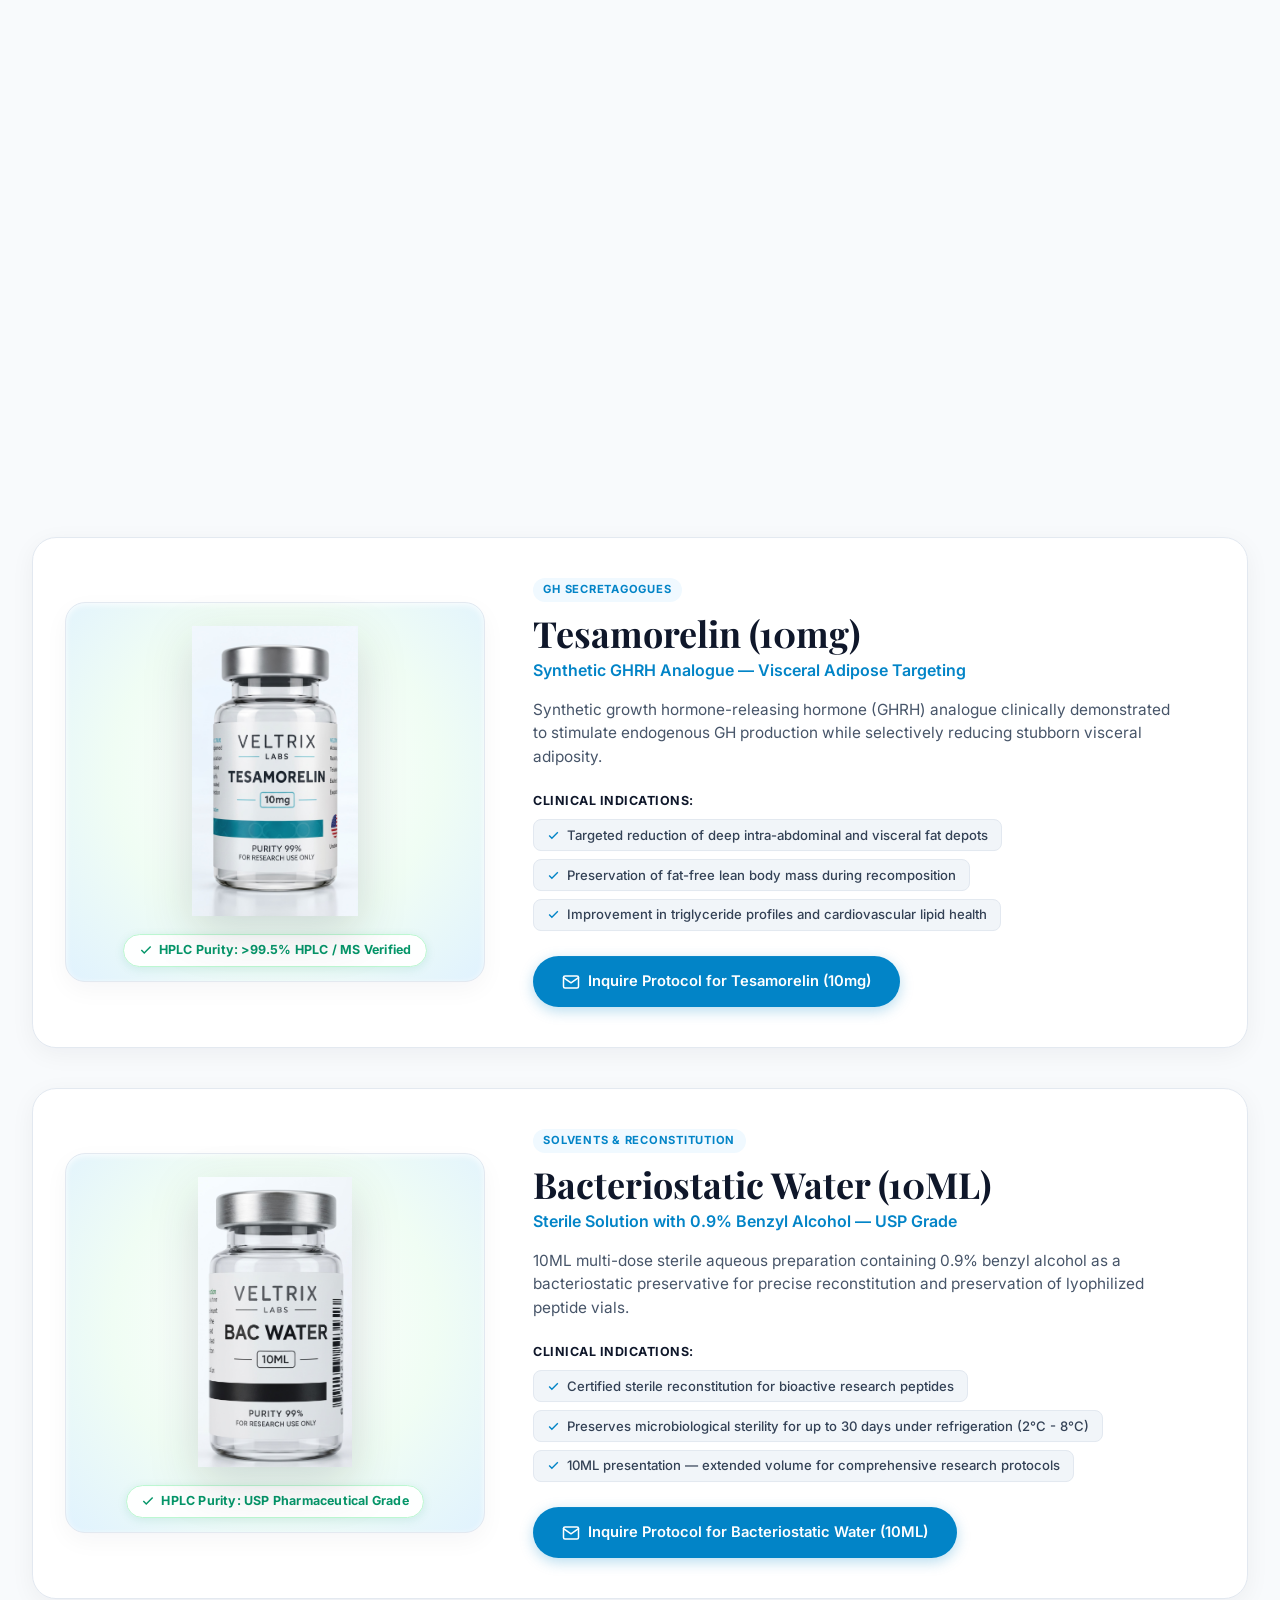
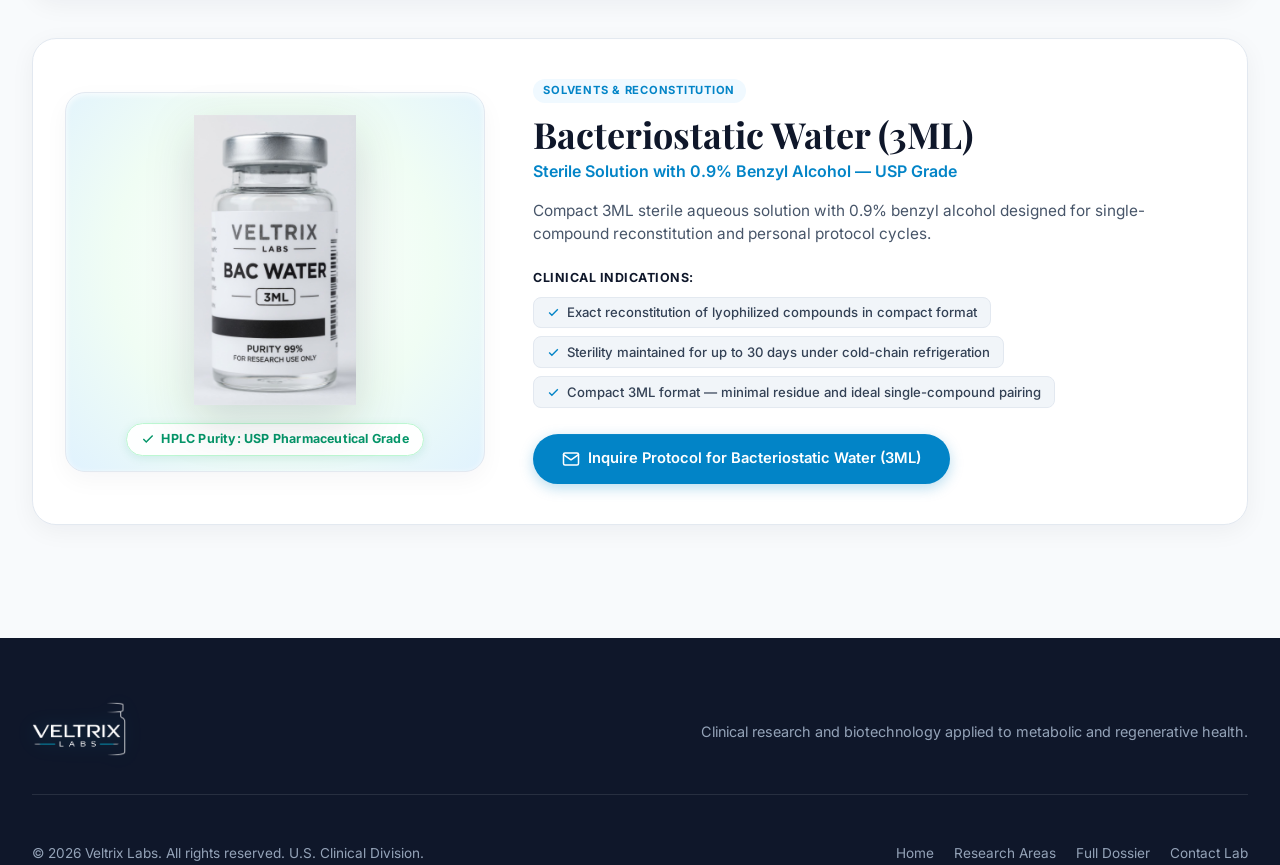
==== commit c6563f7f: "style: fondo visible con glassmorphism en hero exclusivo para modo celular" ====
--- a/products/index.html
+++ b/products/index.html
@@ -14,7 +14,7 @@
     rel="stylesheet" />
   <base href="../" />
   <link rel="icon" type="image/png" href="images/logo/logo-hd.png" />
-  <link rel="stylesheet" href="style.css?v=5.6" />
+  <link rel="stylesheet" href="style.css?v=5.8" />
   <script>document.documentElement.classList.add('js-reveal');</script>
 </head>
 
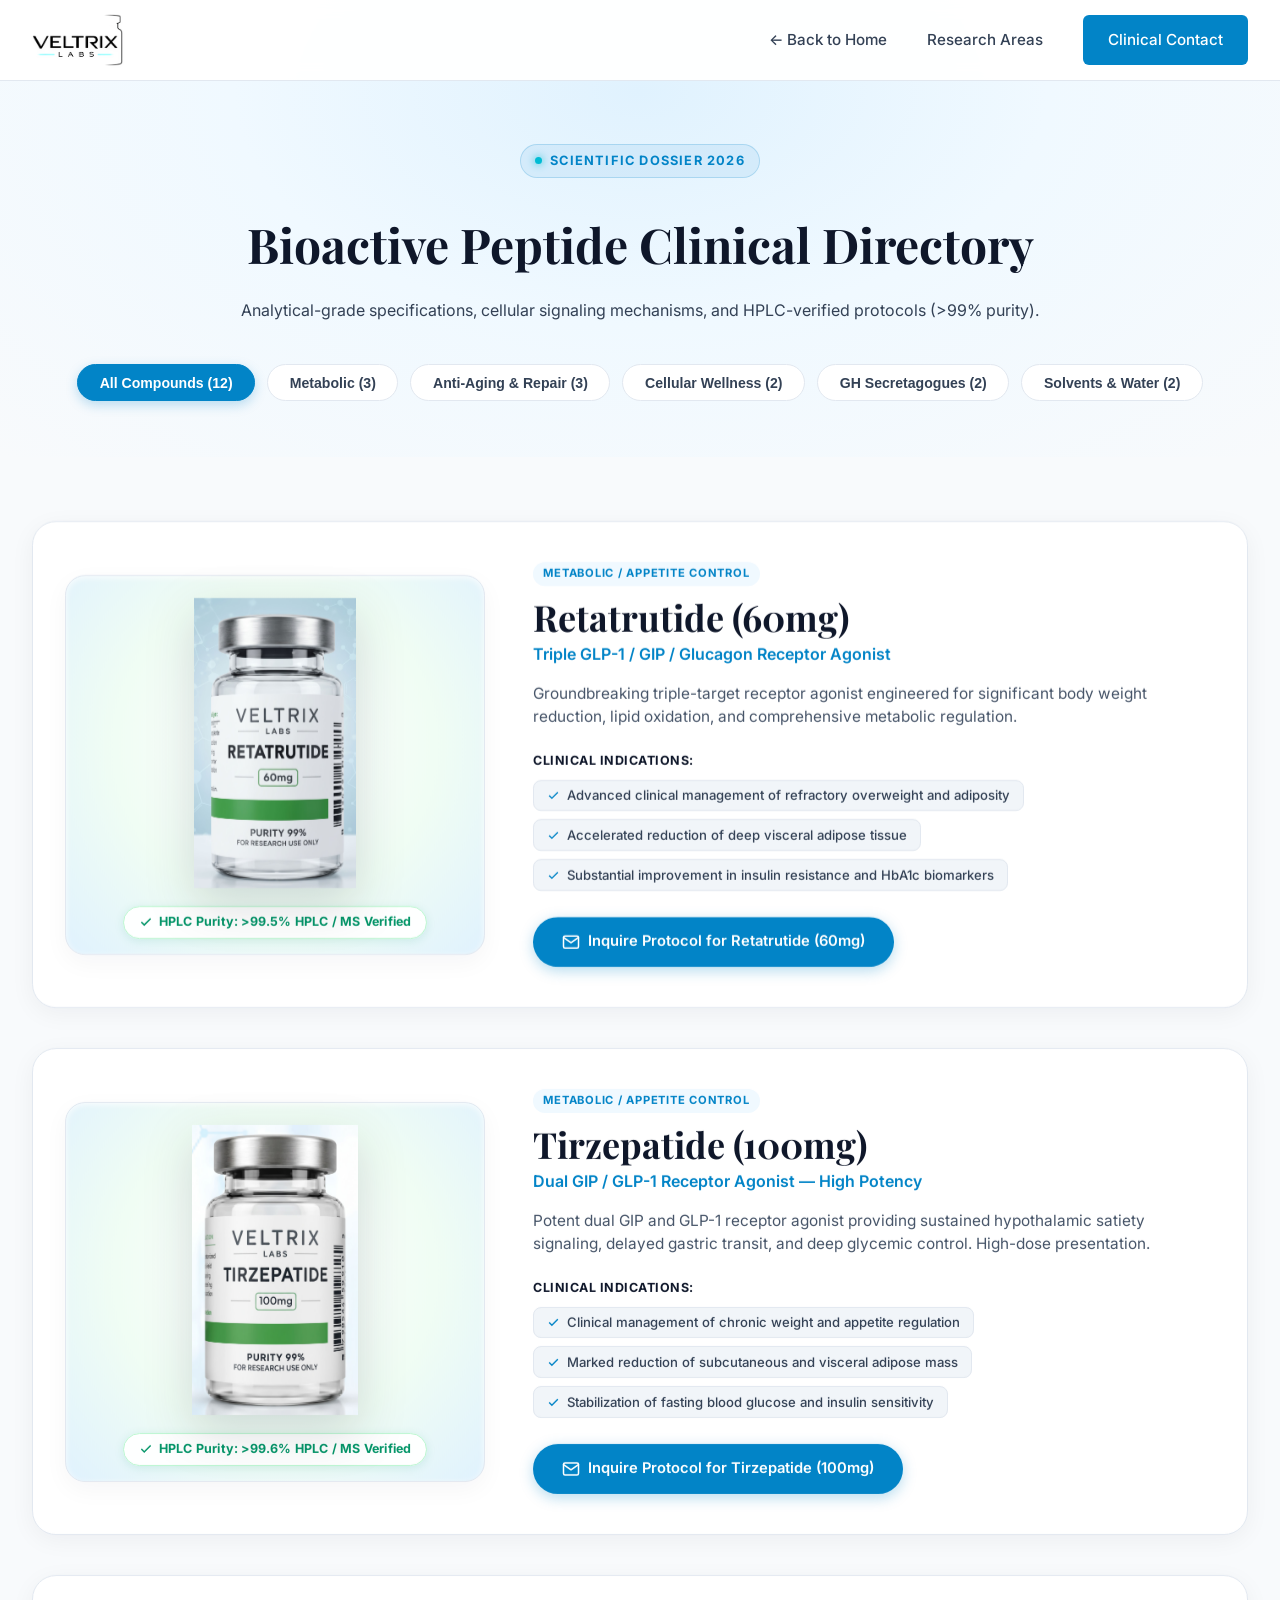
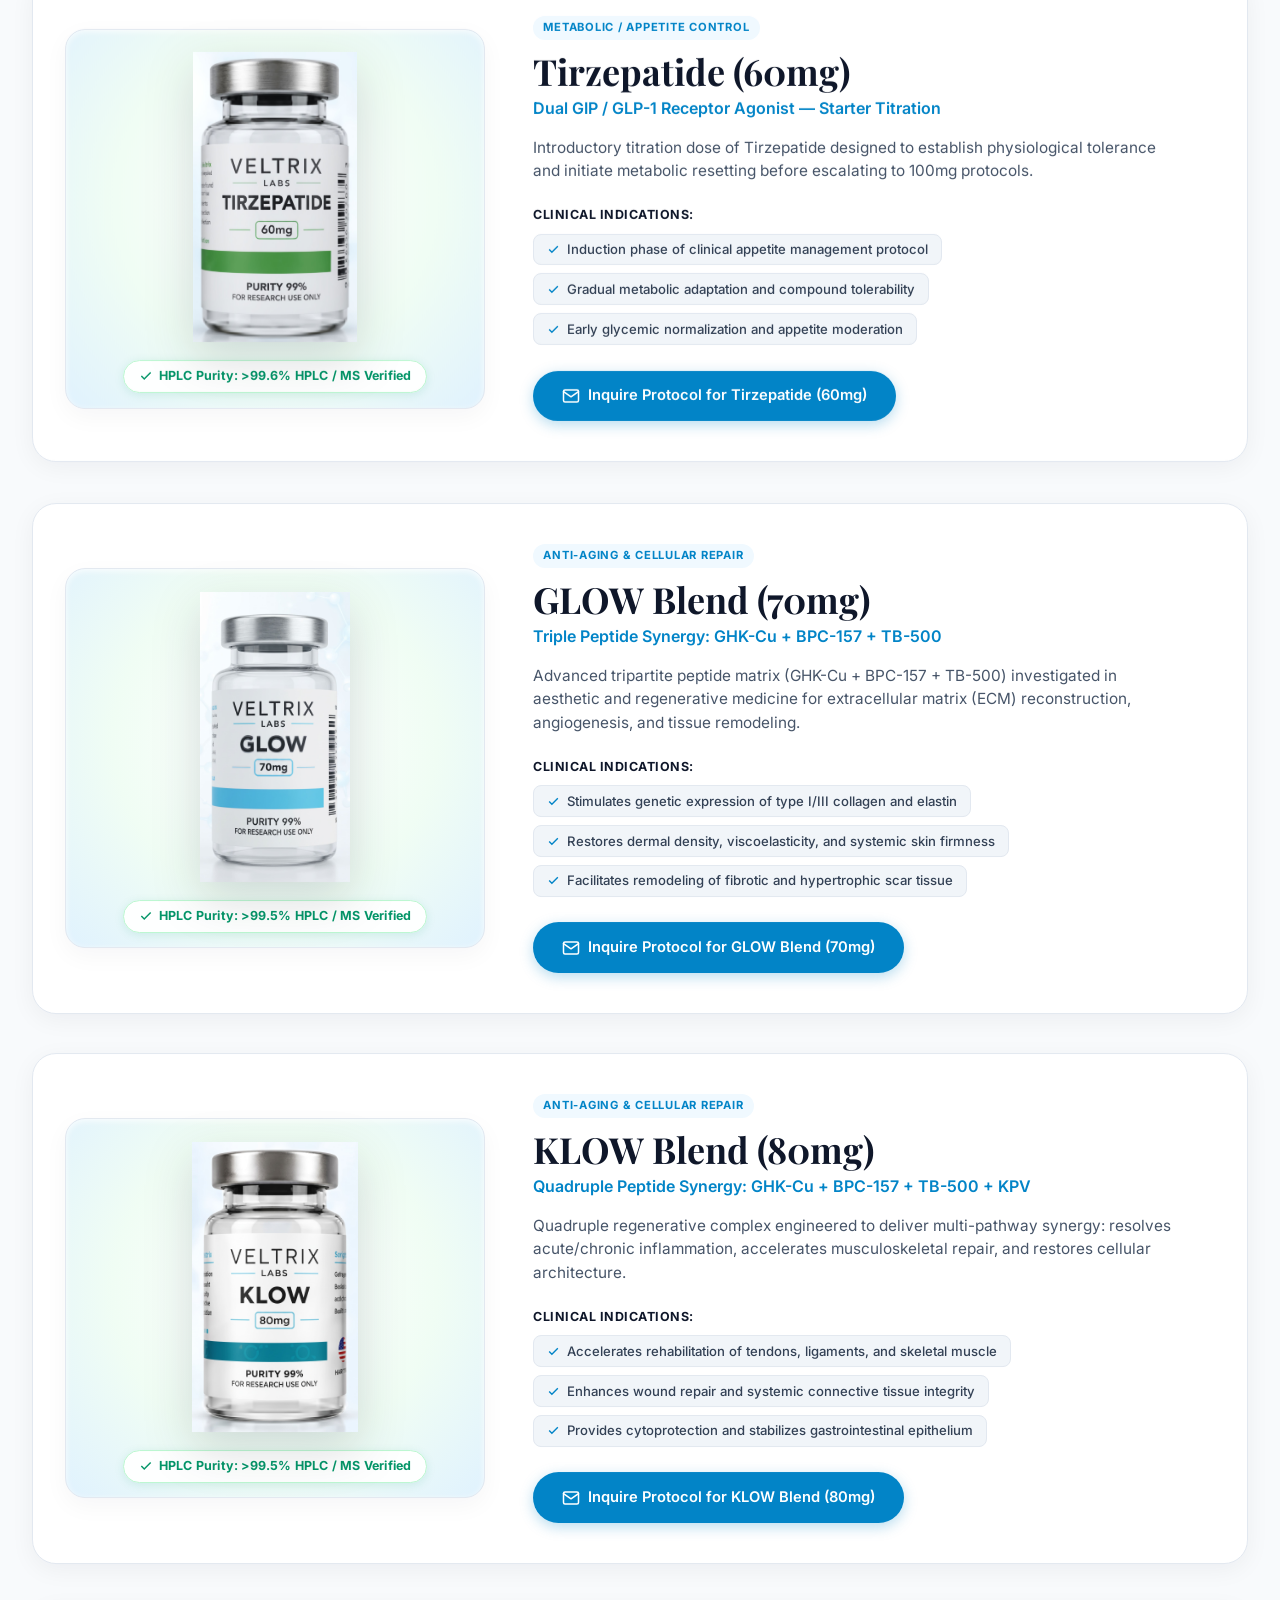
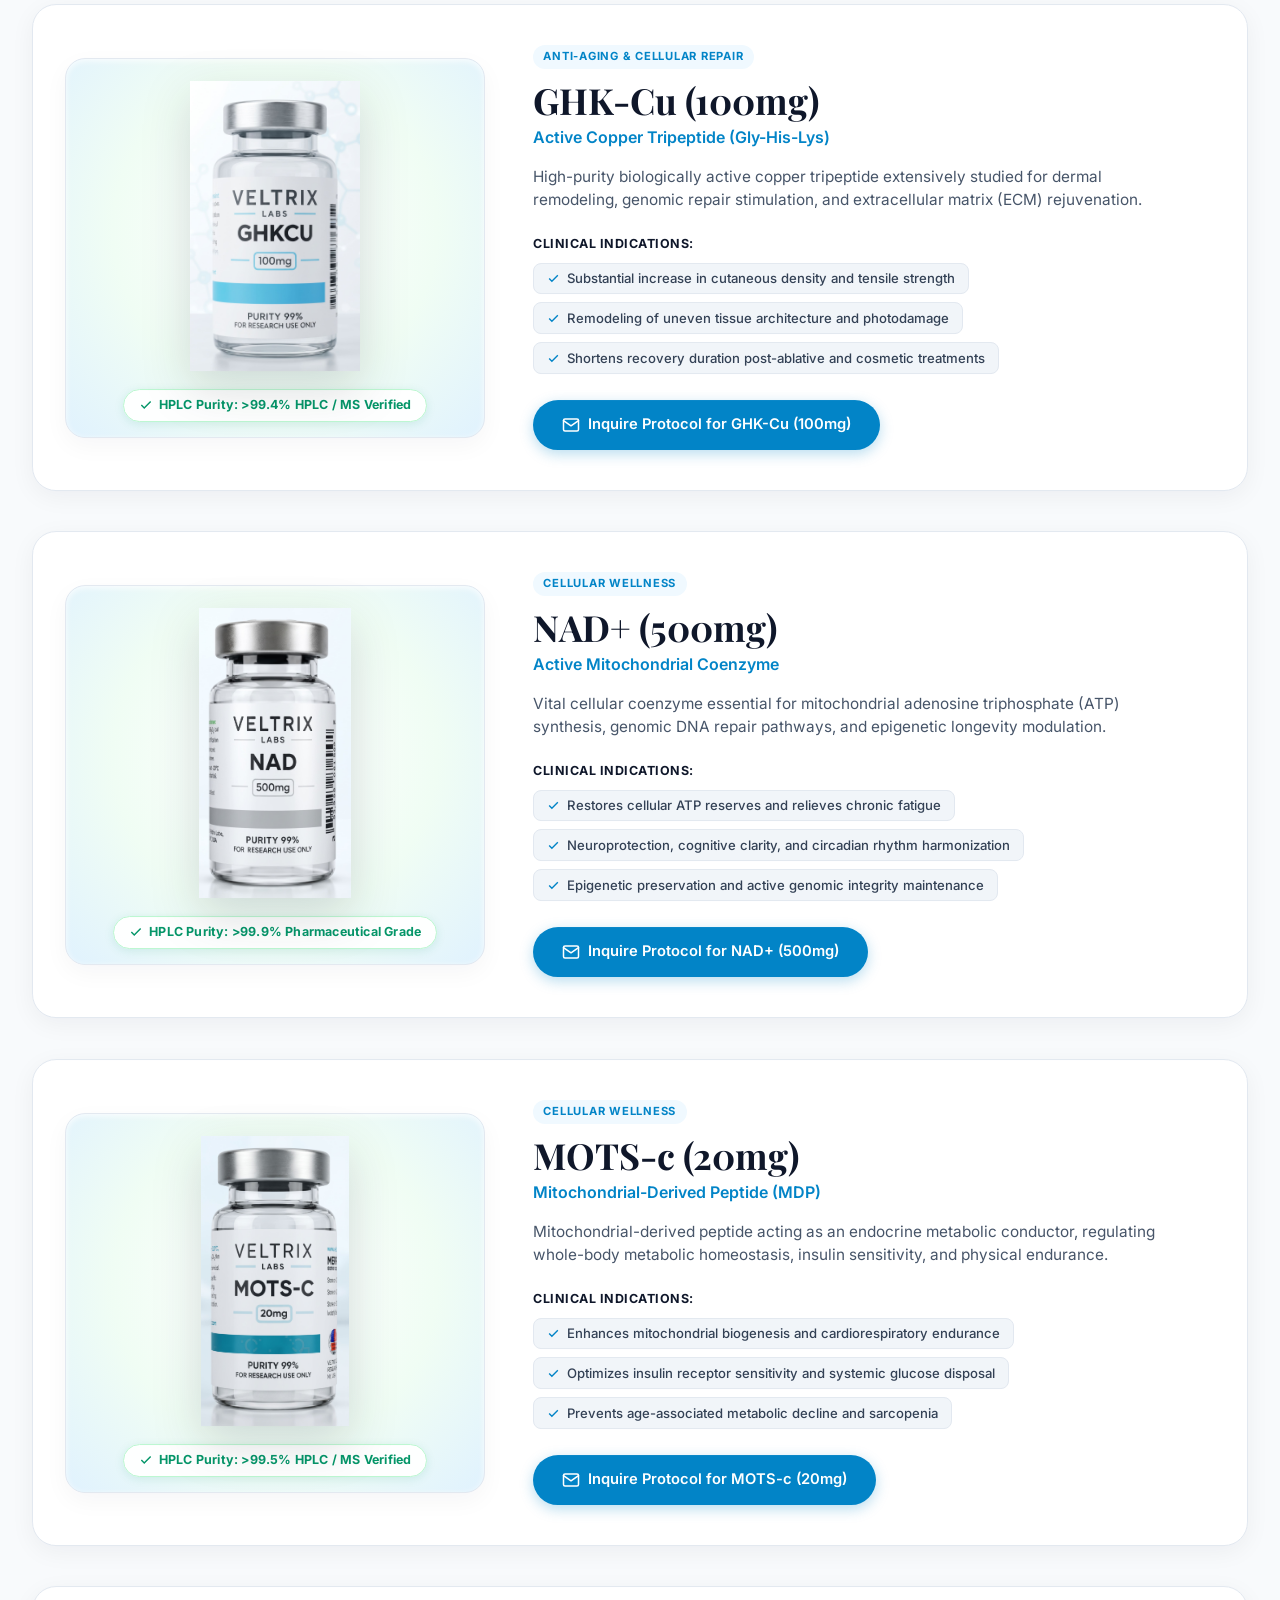
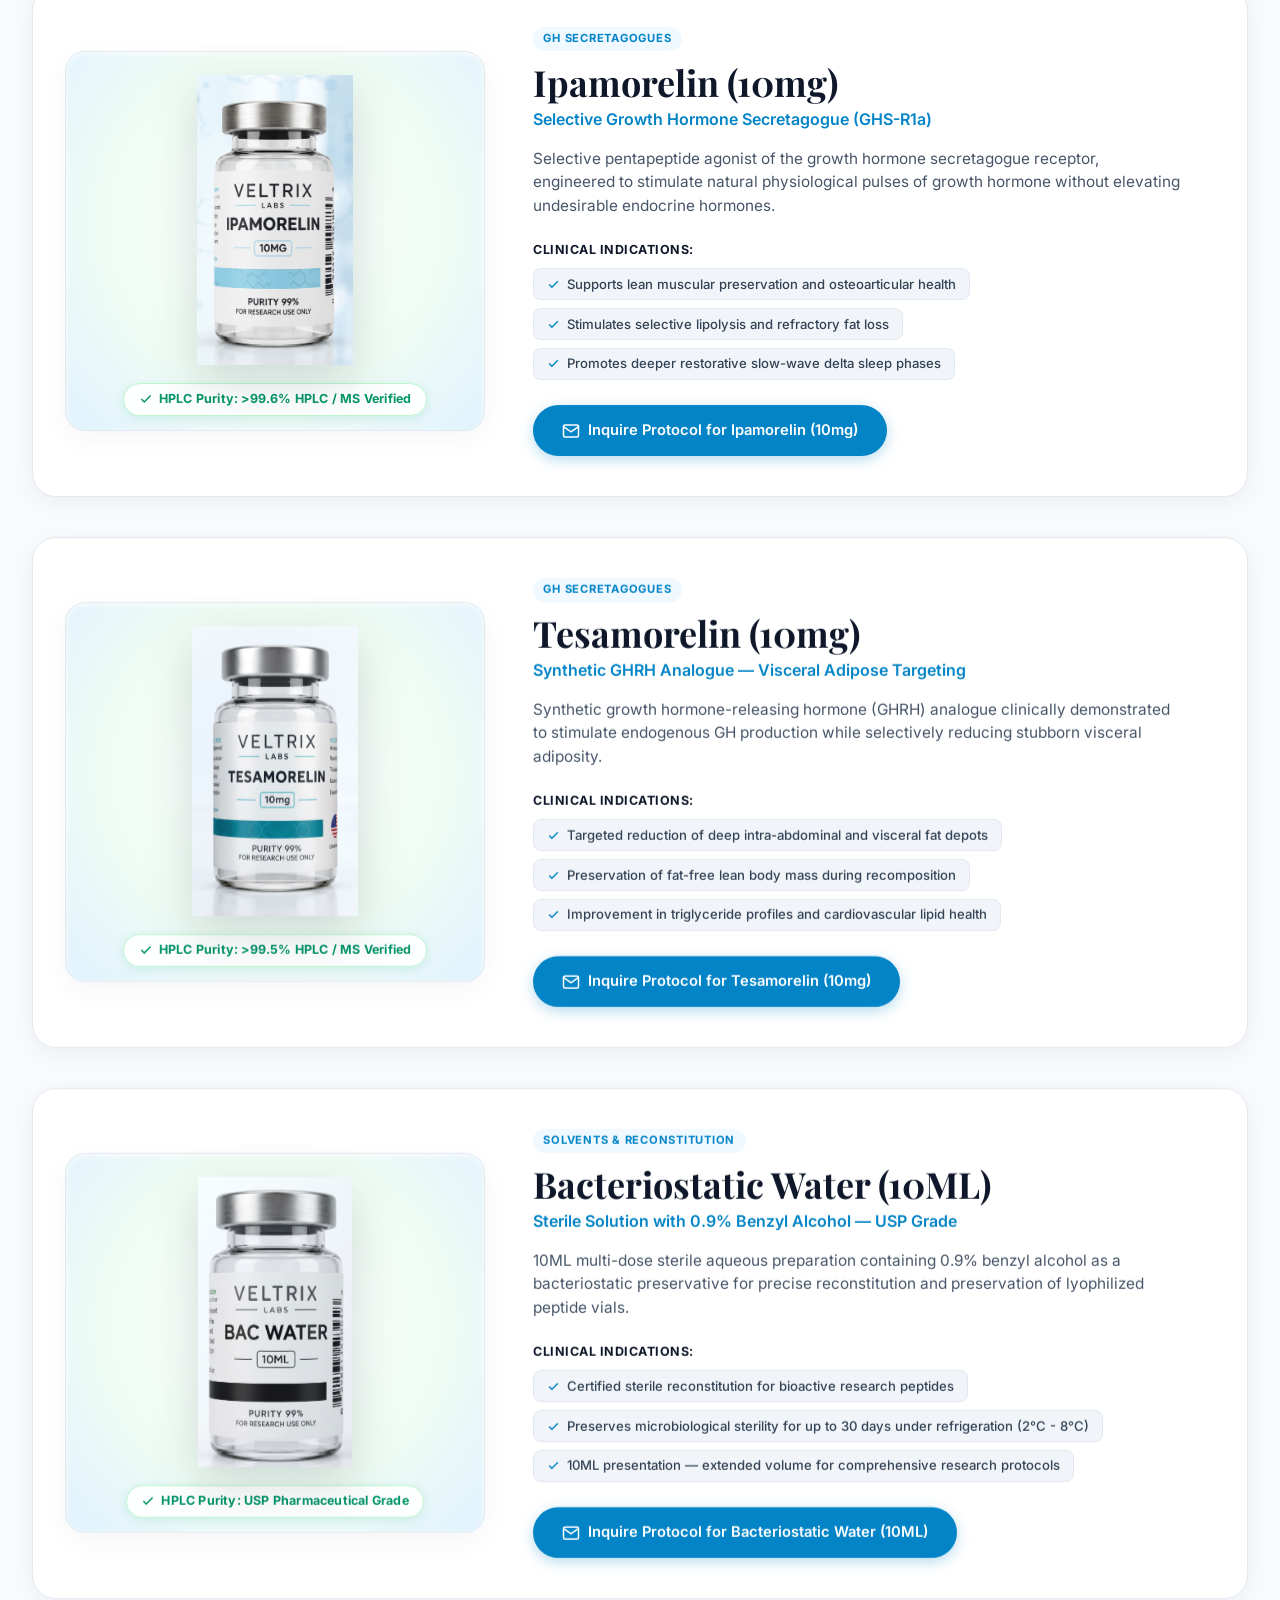
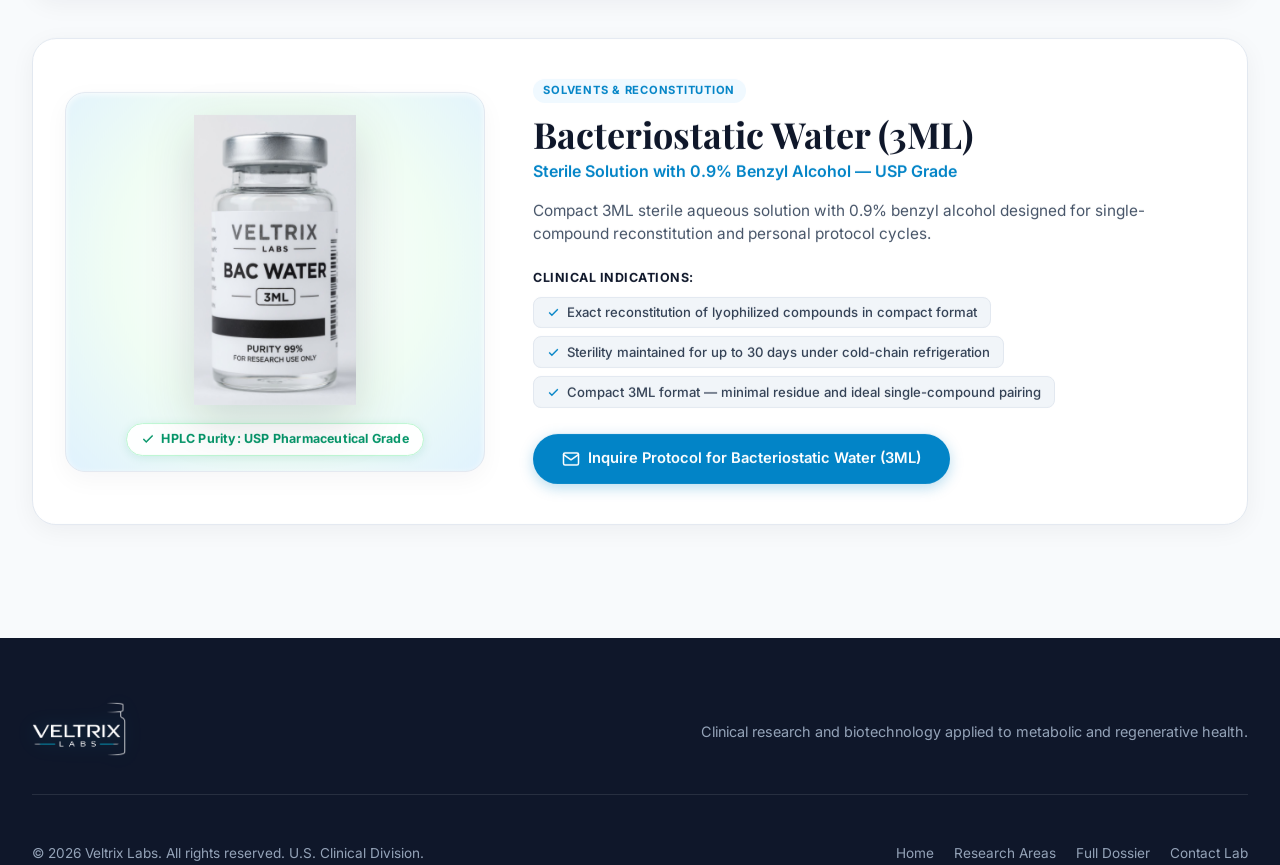
==== commit da369be6: "style: fondo visible en hero para celular y mayor ancho en modal clinico" ====
--- a/products/index.html
+++ b/products/index.html
@@ -14,7 +14,7 @@
     rel="stylesheet" />
   <base href="../" />
   <link rel="icon" type="image/png" href="images/logo/logo-hd.png" />
-  <link rel="stylesheet" href="style.css?v=5.8" />
+  <link rel="stylesheet" href="style.css?v=5.9" />
   <script>document.documentElement.classList.add('js-reveal');</script>
 </head>
 
